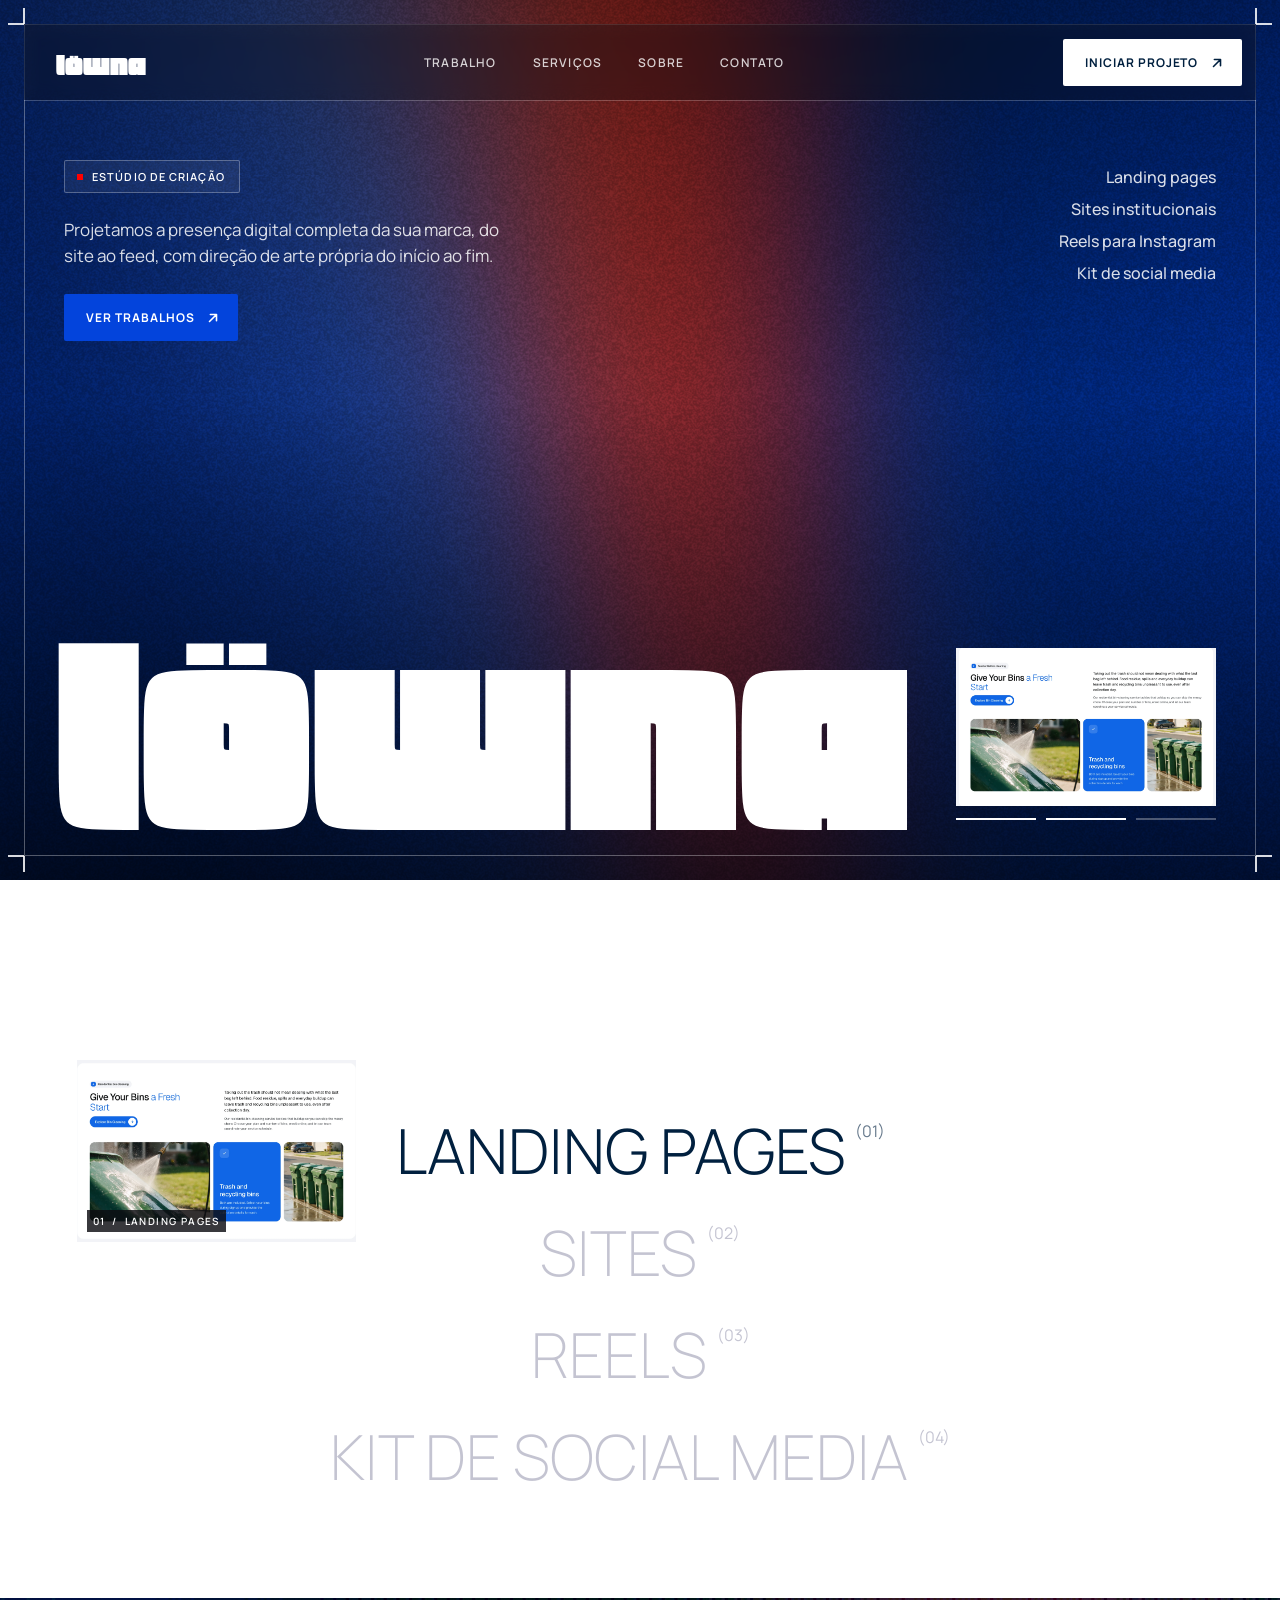
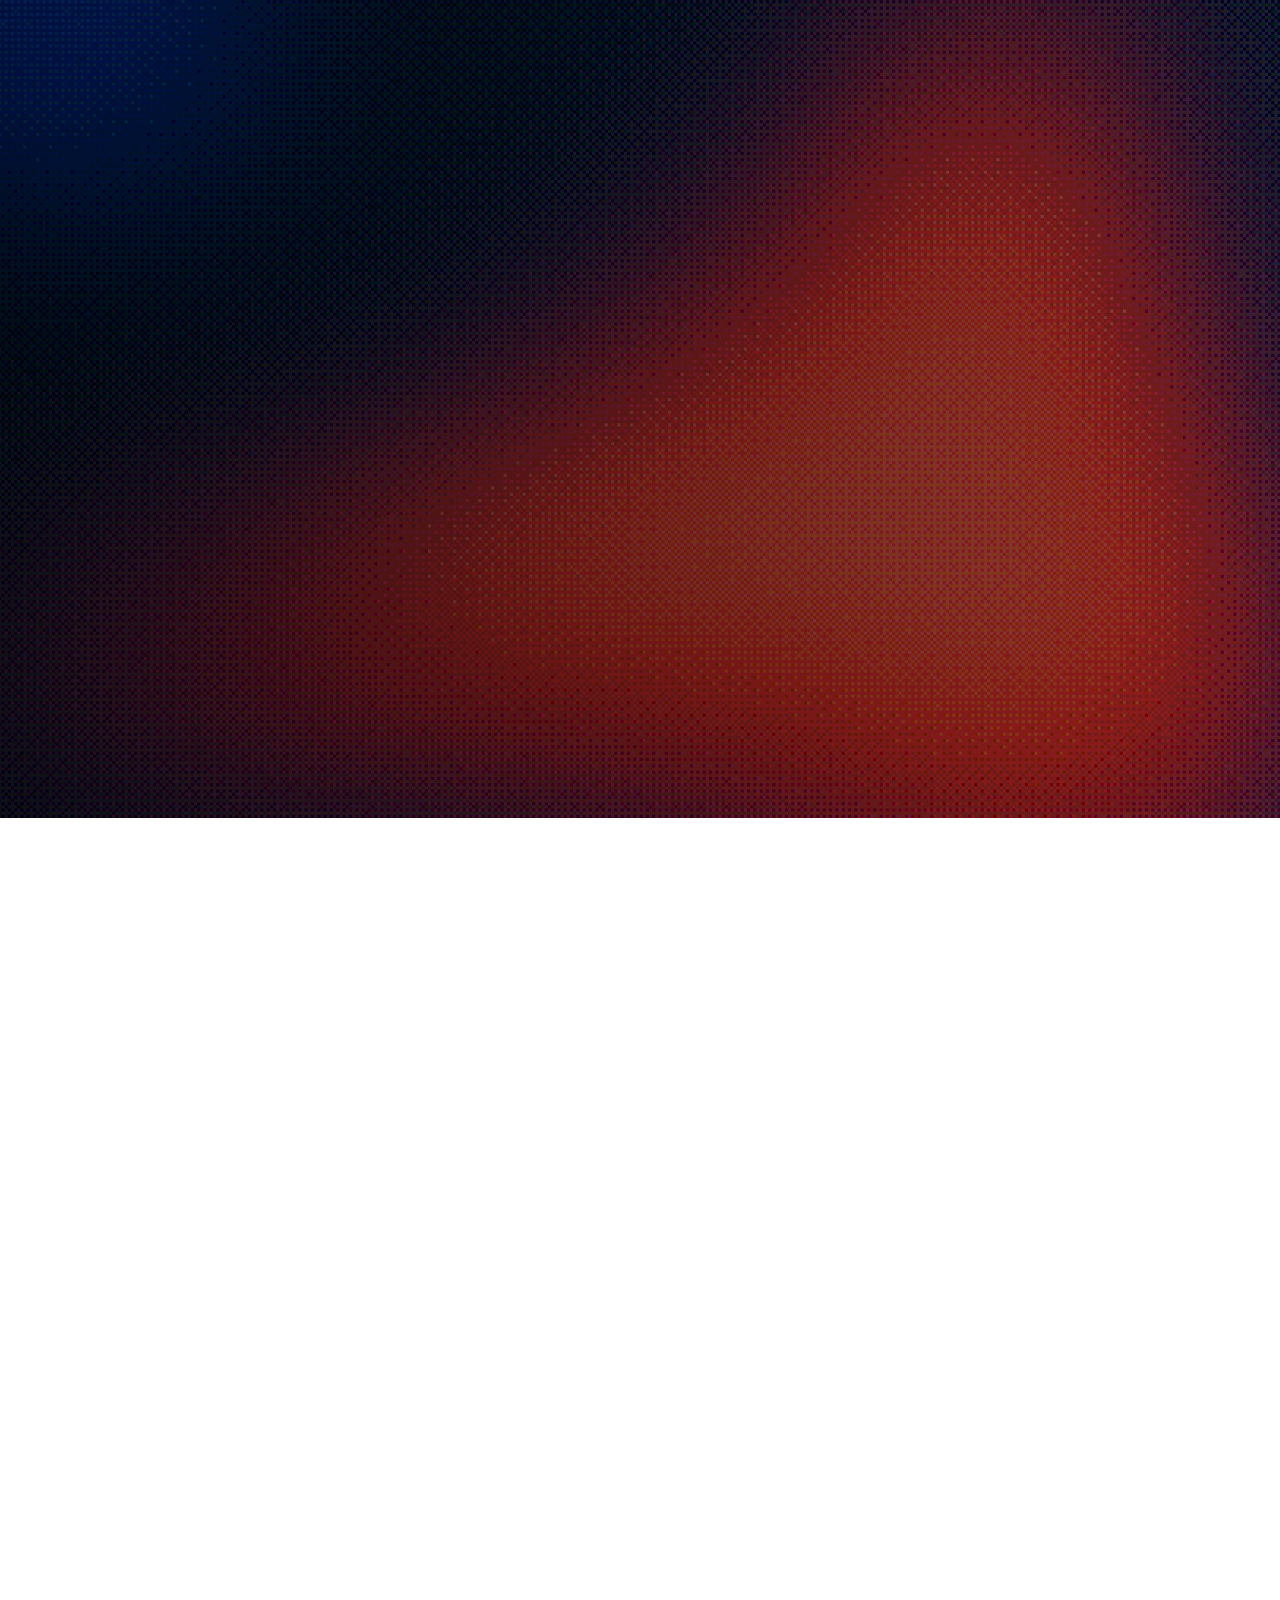
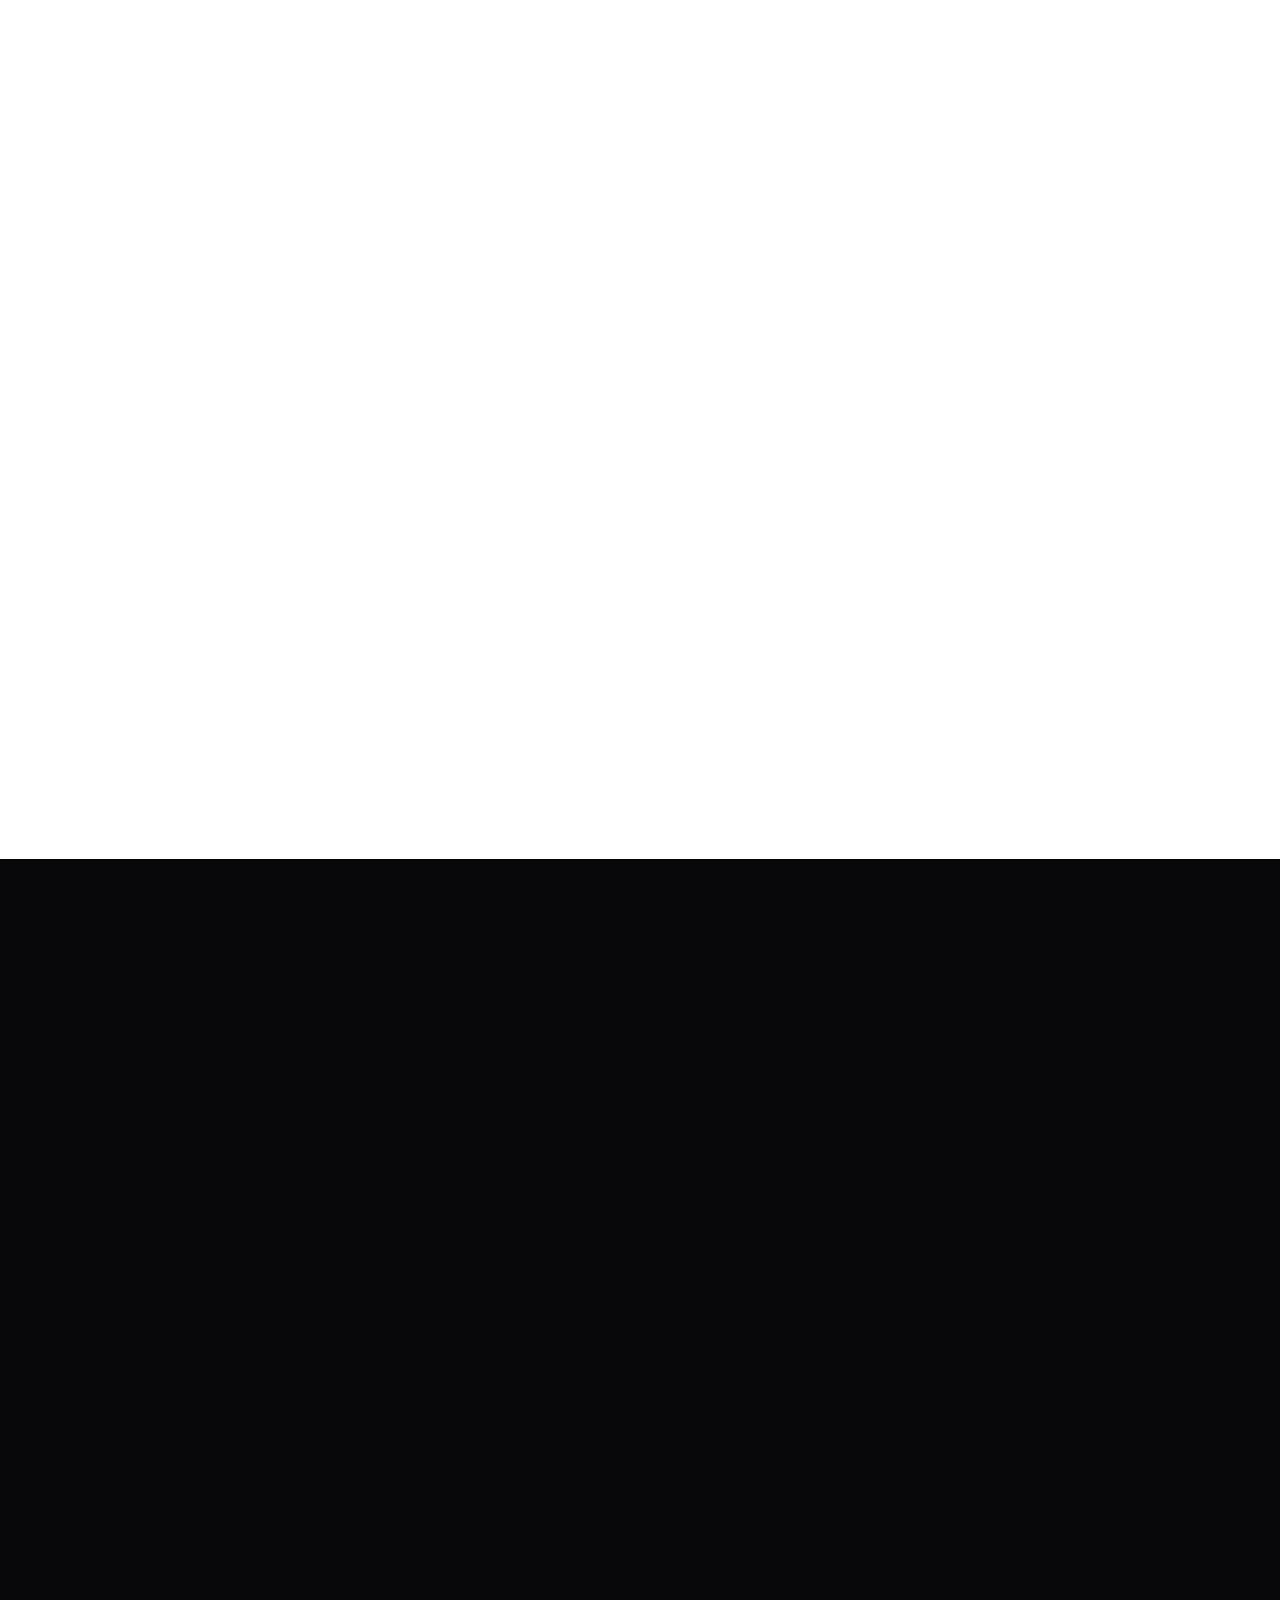
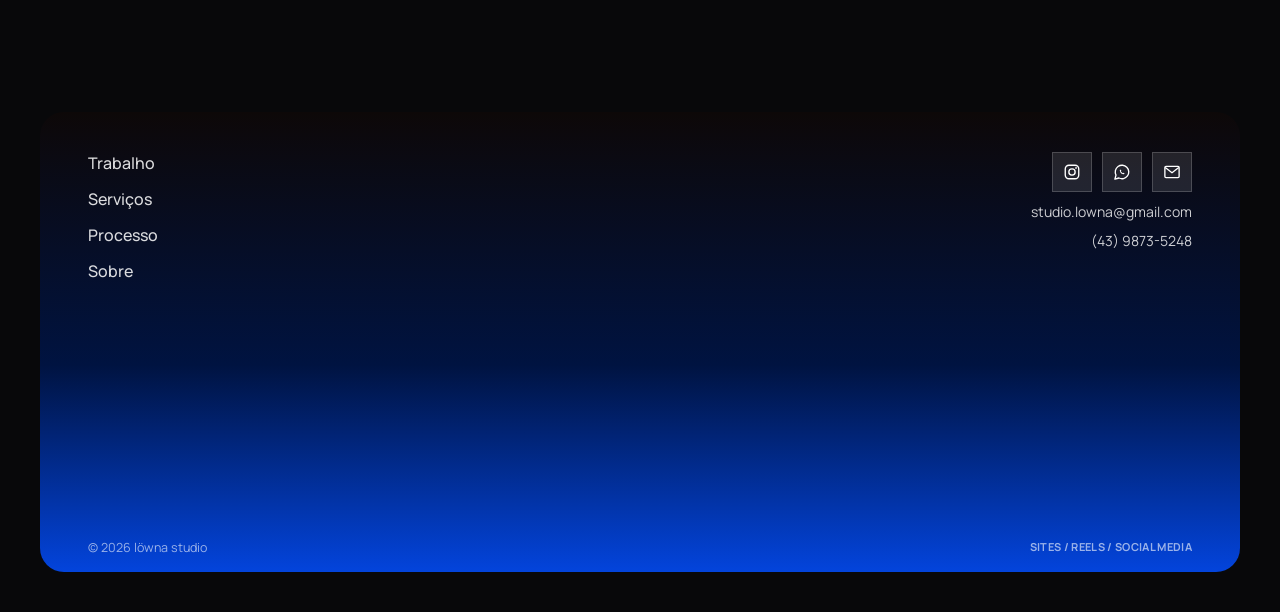
==== index.html @ a93c6d5a "Recarregar a página sempre volta ao topo Co-Authored-By: Claude Opus 5.5 <noreply@anthropic.com>" ====
<!doctype html>
<html lang="pt-BR" class="no-js">
<head>
  <meta charset="utf-8">
  <meta name="viewport" content="width=device-width, initial-scale=1">
  <title>Löwna Studio</title>
<script>if('scrollRestoration' in history)history.scrollRestoration='manual';window.addEventListener('beforeunload',function(){window.scrollTo(0,0)});if(location.hash){history.replaceState(null,'',location.pathname+location.search)}window.scrollTo(0,0);</script>
  <meta name="description" content="Estúdio de criação: sites, landing pages, reels para Instagram e kits de social media com direção de arte própria.">
  <link rel="preconnect" href="https://fonts.googleapis.com">
  <link rel="preconnect" href="https://fonts.gstatic.com" crossorigin>
  <link href="https://fonts.googleapis.com/css2?family=Badeen+Display&family=Manrope:wght@200..800&display=swap" rel="stylesheet">
  <link rel="icon" href="assets/favicon.svg" type="image/svg+xml">
  <link rel="stylesheet" href="css/style.css">
  <script>document.documentElement.classList.replace('no-js', 'js');</script>
</head>
<body>

  <!-- ===================== HERO ===================== -->
  <section class="hero" id="topo">
    <div class="hero__bg" aria-hidden="true">
      <img class="hero__grad" src="assets/grad2-hero.svg" alt="">
    </div>
    <div class="hero__scrim" aria-hidden="true"></div>

    <div class="hero__frame">
      <span class="hero__outline" aria-hidden="true"></span>
      <span class="tick tick--tl" aria-hidden="true"></span>
      <span class="tick tick--tr" aria-hidden="true"></span>
      <span class="tick tick--bl" aria-hidden="true"></span>
      <span class="tick tick--br" aria-hidden="true"></span>

      <header class="nav" id="nav">
        <a class="nav__logo" href="#topo">löwna</a>
        <ul class="nav__links" id="nav-links">
          <li><a href="#trabalho">TRABALHO</a></li>
          <li><a href="#servicos">SERVIÇOS</a></li>
          <li><a href="#sobre">SOBRE</a></li>
          <li><a href="#contato">CONTATO</a></li>
        </ul>
        <a class="btn btn--light nav__cta" href="#contato">
          <span>INICIAR PROJETO</span>
          <span class="btn__icon"><img src="assets/arrow-dark.svg" alt="" width="14" height="14"><img src="assets/arrow-dark.svg" alt="" width="14" height="14"></span>
        </a>
        <button class="nav__toggle" id="nav-toggle" type="button" aria-expanded="false" aria-controls="nav-links">
          <span class="nav__toggle-bar"></span><span class="nav__toggle-bar"></span>
          <span class="sr-only">Abrir menu</span>
        </button>
      </header>
      <span class="hero__navline" aria-hidden="true"></span>

      <div class="hero__body">
        <div class="hero__intro">
          <span class="chip chip--dark hero__in"><i></i>ESTÚDIO DE CRIAÇÃO</span>
          <p class="hero__lead hero__in">Projetamos a presença digital completa da sua marca, do site ao feed, com direção de arte própria do início ao fim.</p>
          <a class="btn btn--blue hero__in" href="#trabalho" data-magnetic>
            <span>VER TRABALHOS</span>
            <span class="btn__icon"><img src="assets/arrow-white.svg" alt="" width="14" height="14"><img src="assets/arrow-white.svg" alt="" width="14" height="14"></span>
          </a>
        </div>
        <ul class="hero__services">
          <li class="hero__in">Landing pages</li>
          <li class="hero__in">Sites institucionais</li>
          <li class="hero__in">Reels para Instagram</li>
          <li class="hero__in">Kit de social media</li>
        </ul>
      </div>

      <div class="hero__bottom">
        <h1 class="hero__wordmark" aria-label="löwna">
          <span class="wm" aria-hidden="true"><span>l</span><span>ö</span><span>w</span><span>n</span><span>a</span></span>
        </h1>
        <div class="showreel">
          <div class="showreel__card" id="showreel" aria-label="Trabalhos recentes">
            <div class="slide is-active" data-slide><video src="assets/portfolio/apresentacao-conteudo-sm.mp4" poster="assets/portfolio/posters/apresentacao-conteudo.jpg" muted loop playsinline preload="none"></video></div>
            <div class="slide" data-slide><img src="assets/portfolio/landing-servicos.webp" alt="Landing page de limpeza de lixeiras"></div>
            <div class="slide" data-slide><video src="assets/portfolio/landing-musica.mp4" poster="assets/portfolio/posters/landing-musica.jpg" muted loop playsinline preload="none"></video></div>
          </div>
          <div class="showreel__bars" aria-hidden="true"><span></span><span></span><span></span></div>
        </div>
      </div>
    </div>
  </section>

  <!-- ===================== O QUE FAZEMOS ===================== -->
  <section class="services" id="servicos">
    <div class="services__detail">
      <p class="services__desc" id="services-desc" data-reveal>Páginas rápidas, bonitas e feitas para converter, do wireframe ao deploy.</p>
      <a class="btn btn--outline" href="#trabalho" data-reveal>
        <span>VER PROJETOS</span>
        <span class="btn__icon"><img src="assets/arrow-dark.svg" alt="" width="14" height="14"><img src="assets/arrow-dark.svg" alt="" width="14" height="14"></span>
      </a>
    </div>

    <div class="services__stack" id="services-stack">
     <div class="services__pin">
      <ul class="services__list" role="list">
        <li><button class="svc is-active" type="button"
            data-desc="Páginas rápidas, bonitas e feitas para converter, do wireframe ao deploy."
            data-caption="01  /  LANDING PAGES">
            <span class="svc__label">LANDING PAGES</span><sup>(01)</sup></button></li>
        <li><button class="svc" type="button"
            data-desc="Sites institucionais completos, com estrutura clara e fáceis de atualizar."
            data-caption="02  /  SITES">
            <span class="svc__label">SITES</span><sup>(02)</sup></button></li>
        <li><button class="svc" type="button"
            data-desc="Roteiro, captação e edição de reels pensados para prender atenção nos primeiros segundos."
            data-caption="03  /  REELS">
            <span class="svc__label">REELS</span><sup>(03)</sup></button></li>
        <li><button class="svc" type="button"
            data-desc="Templates de post, stories e capas no mesmo sistema visual do site, prontos para o dia a dia."
            data-caption="04  /  KIT DE SOCIAL MEDIA">
            <span class="svc__label">KIT DE SOCIAL MEDIA</span><sup>(04)</sup></button></li>
      </ul>
      <div class="services__image" id="services-image">
        <div class="services__visual" id="services-visual" aria-hidden="true">
          <div class="slide is-active" data-slide><img src="assets/portfolio/landing-servicos.webp" alt="" loading="lazy"></div>
          <div class="slide slide--scroll" data-slide><img src="assets/portfolio/pagina-sobre.webp" alt="" loading="lazy"></div>
          <div class="slide slide--reels" data-slide>
            <div class="reel"><video src="assets/portfolio/reels-1.mp4" poster="assets/portfolio/posters/reels-1.jpg" muted loop playsinline preload="none"></video></div>
            <div class="reel"><video src="assets/portfolio/reels-2.mp4" poster="assets/portfolio/posters/reels-2.jpg" muted loop playsinline preload="none"></video></div>
            <div class="reel"><video src="assets/portfolio/reels-3.mp4" poster="assets/portfolio/posters/reels-3.jpg" muted loop playsinline preload="none"></video></div>
          </div>
          <div class="slide slide--kit" data-slide>
            <div class="fx" style="left:-78.12px;top:-192.32px;width:502.2px;height:662.799px"
                 data-shader="moving-blobs" data-src="grad4-services"
                 data-params='{"threshold":44.10000228881836,"strength":100,"chromaticAberration":50,"detail":0,"shadow":0,"mode":"Refraction","speed":10,"region":"Whole Area","softness":40,"scale":60}'>
              <img src="assets/grad4-services.svg" alt="">
            </div>
            <div class="kit">
              <div class="kit__grid">
                <span class="kit__tile kit__tile--red">POST</span><span class="kit__tile"></span><span class="kit__tile"></span>
                <span class="kit__tile"></span><span class="kit__tile"></span><span class="kit__tile kit__tile--white">STORY</span>
                <span class="kit__tile"></span><span class="kit__tile kit__tile--red">CAPA</span><span class="kit__tile"></span>
              </div>
            </div>
          </div>
          <p class="services__caption" id="services-caption">01  /  LANDING PAGES</p>
        </div>
        <p class="services__mdesc" id="services-mdesc" aria-live="polite">Páginas rápidas, bonitas e feitas para converter, do wireframe ao deploy.</p>
      </div>
     </div>
     <span class="services__snap" style="--i:0" aria-hidden="true"></span>
     <span class="services__snap" style="--i:1" aria-hidden="true"></span>
     <span class="services__snap" style="--i:2" aria-hidden="true"></span>
     <span class="services__snap" style="--i:3" aria-hidden="true"></span>
    </div>
  </section>

  <!-- ===================== SOBRE ===================== -->
  <section class="about" id="sobre">
    <div class="about__bg" aria-hidden="true"></div>
    <div class="about__top">
      <span class="chip chip--dark" data-reveal><i></i>SOBRE A LÖWNA</span>
      <h2 class="about__manifesto">
        <span class="mline" style="--indent:0"><span>Feito para ser visto</span></span>
        <span class="mline" style="--indent:1"><span>Sem fórmula pronta</span></span>
        <span class="mline" style="--indent:2"><span>Ou não é <strong>löwna</strong></span></span>
      </h2>
    </div>
    <div class="about__bottom">
      <span class="rule" data-reveal="line"></span>
      <div class="about__row">
        <p class="about__text" data-reveal>Somos um estúdio de criação para marcas que querem ocupar espaço na internet de verdade. Site, reels e social media nascem do mesmo sistema visual, não como entregas soltas.</p>
        <dl class="about__facts">
          <div data-reveal style="--d:.08s"><dt>FOCO</dt><dd>Sites, reels e social</dd></div>
          <div data-reveal style="--d:.16s"><dt>FORMATO</dt><dd>Projetos sob medida</dd></div>
        </dl>
      </div>
    </div>
  </section>

  <!-- ===================== PORTFÓLIO ===================== -->
  <section class="work" id="trabalho">
    <div class="work__head">
      <div class="work__title">
        <span class="chip chip--light" data-reveal><i></i>PORTFÓLIO</span>
        <h2 data-reveal style="--d:.06s">Trabalhos<sup>(08)</sup></h2>
      </div>
      <p class="work__intro" data-reveal style="--d:.12s">Uma amostra de projetos recentes: landing pages, seções de site, reels, brand design e apresentações.</p>
    </div>

    <div class="work__grid">
      <div class="work__row">
        <article class="card" data-reveal style="--r:1.174">
          <div class="card__media card__media--dark">
            <img src="assets/portfolio/secao-site.png" alt="Seção de site: título, botão e quatro blocos de benefícios sobre fundo escuro com objeto 3D azul" loading="lazy">
          </div>
          <div class="card__caption"><h3>Seção de site</h3><span>TECNOLOGIA</span></div>
        </article>
        <article class="card" data-reveal style="--r:1.567;--d:.08s">
          <div class="card__media">
            <img src="assets/portfolio/landing-servicos.webp" alt="Landing page de limpeza de lixeiras, com título, botão e fotos do serviço" loading="lazy">
          </div>
          <div class="card__caption"><h3>Landing page</h3><span>SERVIÇOS</span></div>
        </article>
        <article class="card" data-reveal style="--r:1.149;--d:.16s">
          <div class="card__media card__media--dark">
            <img src="assets/portfolio/brand-design.webp" alt="Identidade visual: medalha com polvo verde em peças de fundo escuro e claro" loading="lazy">
          </div>
          <div class="card__caption"><h3>Brand design</h3><span>GAMES</span></div>
        </article>
      </div>

      <div class="work__row">
        <article class="card" data-reveal style="--r:1.9">
          <div class="card__media card__media--reels">
            <div class="reel"><video src="assets/portfolio/reels-1.mp4" poster="assets/portfolio/posters/reels-1.jpg" muted loop playsinline preload="none" data-autoplay></video></div>
            <div class="reel"><video src="assets/portfolio/reels-2.mp4" poster="assets/portfolio/posters/reels-2.jpg" muted loop playsinline preload="none" data-autoplay></video></div>
            <div class="reel"><video src="assets/portfolio/reels-3.mp4" poster="assets/portfolio/posters/reels-3.jpg" muted loop playsinline preload="none" data-autoplay></video></div>
          </div>
          <div class="card__caption"><h3>Série de reels</h3><span>GAMES / 3 VÍDEOS</span></div>
        </article>
        <article class="card" data-reveal style="--r:1.778;--d:.08s">
          <div class="card__media card__media--dark">
            <video src="assets/portfolio/apresentacao-conteudo.mp4" poster="assets/portfolio/posters/apresentacao-conteudo.jpg" muted loop playsinline preload="none" data-autoplay></video>
          </div>
          <div class="card__caption"><h3>Apresentação de conteúdo</h3><span>GAMES</span></div>
        </article>
      </div>

      <div class="work__row">
        <article class="card" data-reveal style="--r:.695">
          <div class="card__media">
            <img src="assets/portfolio/landing-imobiliario.png" alt="Landing page de avaliação de imóveis, com busca, benefícios e números" loading="lazy">
          </div>
          <div class="card__caption"><h3>Landing page</h3><span>IMOBILIÁRIO</span></div>
        </article>
        <article class="card" data-reveal style="--r:.778;--d:.08s">
          <div class="card__media card__media--dark">
            <img src="assets/portfolio/pagina-sobre.webp" alt="Página sobre de um estúdio criativo, com símbolo vermelho, projetos e missão, visão e valores" loading="lazy">
          </div>
          <div class="card__caption"><h3>Página sobre</h3><span>ESTÚDIO CRIATIVO</span></div>
        </article>
        <article class="card" data-reveal style="--r:1.333;--d:.16s">
          <div class="card__media">
            <video src="assets/portfolio/landing-musica.mp4" poster="assets/portfolio/posters/landing-musica.jpg" muted loop playsinline preload="none" data-autoplay></video>
          </div>
          <div class="card__caption"><h3>Landing page</h3><span>MÚSICA</span></div>
        </article>
      </div>
    </div>
  </section>

  <!-- ===================== CONTATO ===================== -->
  <section class="contact" id="contato">
    <div class="contact__head">
      <div class="contact__title">
        <span class="chip chip--dark" data-reveal><i></i>VAMOS CONVERSAR</span>
        <h2 data-reveal style="--d:.06s">Pronto para o<br>próximo projeto?</h2>
      </div>
      <p class="contact__intro" data-reveal style="--d:.12s">Conte um pouco sobre a sua marca e o que você precisa: site, reels, social media ou tudo junto. Respondemos pessoalmente.</p>
    </div>
    <div class="contact__cards">
      <a class="ccard" href="mailto:studio.lowna@gmail.com" data-reveal data-dots="51,128,255" data-focal="0.95,0.05">
        <canvas class="ccard__dots" aria-hidden="true"></canvas>
        <div class="ccard__top">
          <img src="assets/icon-mail.svg" alt="" width="22" height="22">
          <span class="ccard__arrow"><span class="btn__icon"><img src="assets/arrow-white.svg" alt="" width="16" height="16"><img src="assets/arrow-white.svg" alt="" width="16" height="16"></span></span>
        </div>
        <div class="ccard__text">
          <span class="ccard__value">studio.lowna@gmail.com</span>
          <span class="ccard__label">ENVIAR E-MAIL</span>
        </div>
      </a>
      <a class="ccard" href="https://wa.me/554398735248?text=Ol%C3%A1!%20Vim%20pelo%20site%20da%20l%C3%B6wna%20e%20quero%20conversar%20sobre%20um%20projeto." target="_blank" rel="noopener" data-reveal style="--d:.1s" data-dots="255,64,38" data-focal="0.95,0.05">
        <canvas class="ccard__dots" aria-hidden="true"></canvas>
        <div class="ccard__top">
          <img src="assets/icon-whatsapp.svg" alt="" width="22" height="22">
          <span class="ccard__arrow"><span class="btn__icon"><img src="assets/arrow-white.svg" alt="" width="16" height="16"><img src="assets/arrow-white.svg" alt="" width="16" height="16"></span></span>
        </div>
        <div class="ccard__text">
          <span class="ccard__value">(43) 9873-5248</span>
          <span class="ccard__label">CHAMAR NO WHATSAPP</span>
        </div>
      </a>
    </div>
  </section>

  <!-- ===================== RODAPÉ ===================== -->
  <footer class="footer">
    <div class="footer__card" id="footer-card">
      <div class="footer__top">
        <nav class="footer__nav" aria-label="Rodapé">
          <a href="#trabalho">Trabalho</a>
          <a href="#servicos">Serviços</a>
          <a href="#servicos">Processo</a>
          <a href="#sobre">Sobre</a>
        </nav>
        <div class="footer__info">
          <div class="footer__social">
            <a class="icon-btn" href="https://www.instagram.com/lownastudio/" target="_blank" rel="noopener" aria-label="Instagram"><img src="assets/icon-instagram.svg" alt="" width="18" height="18"></a>
            <a class="icon-btn" href="https://wa.me/554398735248?text=Ol%C3%A1!%20Vim%20pelo%20site%20da%20l%C3%B6wna%20e%20quero%20conversar%20sobre%20um%20projeto." target="_blank" rel="noopener" aria-label="WhatsApp"><img src="assets/icon-whatsapp.svg" alt="" width="18" height="18"></a>
            <a class="icon-btn" href="mailto:studio.lowna@gmail.com" aria-label="E-mail"><img src="assets/icon-mail.svg" alt="" width="18" height="18"></a>
          </div>
          <a href="mailto:studio.lowna@gmail.com">studio.lowna@gmail.com</a>
          <a href="https://wa.me/554398735248?text=Ol%C3%A1!%20Vim%20pelo%20site%20da%20l%C3%B6wna%20e%20quero%20conversar%20sobre%20um%20projeto." target="_blank" rel="noopener">(43) 9873-5248</a>
        </div>
      </div>
      <div class="footer__word" aria-hidden="true"><span>löwna</span></div>
      <div class="footer__base">
        <span>© 2026 löwna studio</span>
        <span class="footer__tag">SITES / REELS / SOCIAL MEDIA</span>
      </div>
    </div>
  </footer>

  <script src="js/gradient-sources.js"></script>
  <script src="js/effects/moving-blobs.js"></script>
  <script src="js/shader-host.js"></script>
  <script src="js/main.js"></script>
</body>
</html>
---- css/style.css ----
/* =========================================================
   löwna studio
   Tokens vindos das variáveis do Figma (coleção "löwna / Brand")
   ========================================================= */
:root {
  --space-blue: #01203f;
  --horizon-red: #ff0000;
  --flight-blue: #0344dc;
  --shuttle-white: #ffffff;
  --frontier-gray: #babaca;

  --ink: #08080a;
  --studio-gray: #ededf2;

  --font-display: 'Badeen Display', 'Arial Black', sans-serif;
  --font-body: 'Manrope', system-ui, -apple-system, 'Segoe UI', sans-serif;

  --pad-x: clamp(20px, 4.44vw, 64px);
  --ease-out: cubic-bezier(.16, 1, .3, 1);
  --ease-in-out: cubic-bezier(.65, 0, .35, 1);
  color-scheme: light;
}

*, *::before, *::after { box-sizing: border-box; }
html { scroll-behavior: smooth; -webkit-text-size-adjust: 100%; }
body {
  margin: 0;
  font-family: var(--font-body);
  color: var(--space-blue);
  background: var(--shuttle-white);
  -webkit-font-smoothing: antialiased;
  overflow-x: hidden;
}
img { display: block; max-width: none; }
a { color: inherit; text-decoration: none; }
h1, h2, h3, p, ul, dl, dd { margin: 0; }
ul { padding: 0; list-style: none; }
button { font: inherit; color: inherit; background: none; border: 0; padding: 0; cursor: pointer; }
:focus-visible { outline: 2px solid var(--flight-blue); outline-offset: 3px; }
.sr-only { position: absolute; width: 1px; height: 1px; overflow: hidden; clip: rect(0 0 0 0); white-space: nowrap; }

/* ---------- Chip de tagline (componente "Chip / Dark" e "Chip / Light") ---------- */
.chip {
  display: inline-flex;
  align-items: center;
  gap: 9px;
  align-self: flex-start;
  padding: 8px 14px 8px 12px;
  border-radius: 2px;
  font-weight: 600;
  font-size: 11px;
  letter-spacing: 1.1px;
  line-height: normal;
  white-space: nowrap;
}
.chip i { width: 6px; height: 6px; background: var(--horizon-red); flex: none; }
.chip--dark { color: var(--shuttle-white); background: rgba(255, 255, 255, .06); border: 1px solid rgba(255, 255, 255, .28); }
.chip--light { color: var(--space-blue); border: 1px solid var(--space-blue); }

/* ---------- Botões quadrados com seta ---------- */
.btn {
  display: inline-flex;
  align-items: center;
  gap: 12px;
  align-self: flex-start;
  padding: 15px 18px 15px 22px;
  border-radius: 2px;
  font-weight: 700;
  font-size: 12px;
  letter-spacing: .96px;
  line-height: normal;
  white-space: nowrap;
  transition: background-color .35s var(--ease-out), color .35s var(--ease-out), border-color .35s var(--ease-out), transform .45s var(--ease-out);
  will-change: transform;
}
.btn--light { background: var(--shuttle-white); color: var(--space-blue); }
.btn--light:hover { background: #e6e9f0; }
.btn--blue { background: var(--flight-blue); color: var(--shuttle-white); }
.btn--blue:hover { background: #0a52ff; }
.btn--outline { border: 1px solid var(--space-blue); color: var(--space-blue); }
.btn--outline:hover { background: rgba(1, 32, 63, .06); }

.btn__icon {
  position: relative;
  display: block;
  width: 14px;
  height: 14px;
  overflow: hidden;
  flex: none;
}
.btn__icon img { position: absolute; inset: 0; width: 100%; height: 100%; transition: transform .5s var(--ease-out); }
.btn__icon img + img { transform: translate(-110%, 110%); }
a:hover .btn__icon img:first-child,
a:focus-visible .btn__icon img:first-child { transform: translate(110%, -110%); }
a:hover .btn__icon img + img,
a:focus-visible .btn__icon img + img { transform: translate(0, 0); }

/* ---------- Shader host ---------- */
.fx { position: absolute; }
.fx > img, .fx > canvas { position: absolute; inset: 0; width: 100%; height: 100%; }
.fx--live > img { visibility: hidden; }
.fx--pixel > canvas { image-rendering: pixelated; }

/* =========================================================
   HERO
   ========================================================= */
.hero {
  position: relative;
  min-height: clamp(720px, 100svh, 880px);
  display: flex;
  color: var(--shuttle-white);
  background: #08080b;
  overflow: hidden;
  isolation: isolate;
  z-index: 20; /* a navbar fixa mora dentro da hero; precisa ficar acima das seções seguintes */
}
.hero__bg { position: absolute; inset: 0; overflow: hidden; z-index: -2; }
.hero__grad {
  position: absolute;
  left: 0;
  width: 100%;
  height: max(131.98vw, 140%);
  top: calc((100% - max(131.98vw, 140%)) * .35);
  transform: translate3d(var(--px, 0px), calc(var(--py, 0px) + var(--sy, 0px)), 0) scale(1.06);
  transition: transform 1.6s var(--ease-out);
}
.hero__scrim {
  position: absolute; inset: 0; z-index: -1;
  background: linear-gradient(to bottom, rgba(0, 0, 0, .55) 0%, rgba(0, 0, 0, .3) 45%, rgba(0, 0, 0, .75) 100%);
}

.hero__frame {
  position: relative;
  flex: 1;
  margin: 24px;
  display: flex;
  flex-direction: column;
  padding-top: 77px;
}
.hero__outline {
  position: absolute;
  inset: 0;
  border: 1px solid rgba(255, 255, 255, .32);
  pointer-events: none;
}

/* cantos em mira, linhas para fora */
.tick { position: absolute; width: 0; height: 0; }
.tick::before, .tick::after { content: ''; position: absolute; background: rgba(255, 255, 255, .85); }
.tick::before { width: 16px; height: 1.5px; }
.tick::after { width: 1.5px; height: 16px; }
.tick--tl { left: 0; top: 0; }
.tick--tl::before { right: 0; top: -.75px; }
.tick--tl::after { left: -.75px; bottom: 0; }
.tick--tr { right: 0; top: 0; }
.tick--tr::before { left: 0; top: -.75px; }
.tick--tr::after { left: -.75px; bottom: 0; }
.tick--bl { left: 0; bottom: 0; }
.tick--bl::before { right: 0; top: -.75px; }
.tick--bl::after { left: -.75px; top: 0; }
.tick--br { right: 0; bottom: 0; }
.tick--br::before { left: 0; top: -.75px; }
.tick--br::after { left: -.75px; top: 0; }

/* ---------- Navbar quadrada ---------- */
.nav {
  position: absolute;
  top: 0; left: 0; right: 0;
  z-index: 50;
  height: 76px;
  display: flex;
  align-items: center;
  justify-content: space-between;
  gap: 24px;
  padding: 0 14px 0 32px;
  background: rgba(13, 13, 18, .35);
  -webkit-backdrop-filter: blur(8px);
  backdrop-filter: blur(8px);
  color: var(--shuttle-white);
}
.nav__logo { display: block; font-family: var(--font-display); font-size: 28px; line-height: 1.3; padding-top: 2px; white-space: nowrap; }
.nav__links { display: flex; gap: 36px; font-weight: 600; font-size: 12px; letter-spacing: 1.2px; }
.nav__links a { position: relative; opacity: .8; transition: opacity .3s; }
.nav__links a::after {
  content: ''; position: absolute; left: 0; right: 0; bottom: -6px; height: 1px;
  background: currentColor; transform: scaleX(0); transform-origin: right; transition: transform .45s var(--ease-out);
}
.nav__links a:hover { opacity: 1; }
.nav__links a:hover::after { transform: scaleX(1); transform-origin: left; }
.nav__cta { align-self: center; }
.nav__toggle { display: none; }

.nav.is-stuck {
  position: fixed;
  top: 12px;
  left: 50%;
  right: auto;
  width: min(1392px, calc(100% - 24px));
  transform: translateX(-50%);
  background: rgba(10, 10, 14, .9);
  -webkit-backdrop-filter: blur(16px);
  backdrop-filter: blur(16px);
  outline: 1px solid rgba(255, 255, 255, .14);
  animation: navIn .6s var(--ease-out);
}
@keyframes navIn { from { transform: translate(-50%, -140%); } to { transform: translate(-50%, 0); } }

.hero__navline {
  position: absolute;
  top: 76px; left: 0; right: 0;
  height: 1px;
  background: rgba(255, 255, 255, .22);
  transform-origin: left;
}

.hero__body {
  display: flex;
  justify-content: space-between;
  align-items: flex-start;
  gap: 40px;
  padding: 59px 40px 0;
}
.hero__intro { display: flex; flex-direction: column; gap: 24px; max-width: 453px; }
.hero__lead { font-size: 17px; line-height: 1.55; opacity: .85; }
.hero__services { display: flex; flex-direction: column; align-items: flex-end; gap: 10px; padding-top: 6px; font-weight: 500; font-size: 16px; text-align: right; }
.hero__services li { opacity: .85; }

.hero__bottom {
  margin-top: auto;
  display: flex;
  justify-content: space-between;
  align-items: flex-end;
  gap: 32px;
  padding: 40px 40px 36px 32px;
}
.hero__wordmark {
  font-family: var(--font-display);
  font-weight: 400;
  font-size: clamp(64px, 20.84vw, 300px);
  line-height: .82;
  white-space: nowrap;
}
/* folga acima e abaixo para a máscara da animação não cortar os acentos nem a base das letras */
.wm { display: inline-flex; overflow: hidden; padding: .12em 0 .16em; margin: -.12em 0 -.16em; }
.wm > span { display: inline-block; transition: transform 1.2s var(--ease-out); transition-delay: calc(.85s + var(--i, 0) * .07s); }

.showreel { width: 260px; flex: none; }
.showreel__card { position: relative; width: 260px; height: 158px; background: #0d0d12; overflow: hidden; }
.showreel__bars { display: flex; gap: 10px; margin-top: 12px; }
.showreel__bars span { position: relative; width: 80px; height: 2px; background: rgba(255, 255, 255, .3); overflow: hidden; }
.showreel__bars span::after { content: ''; position: absolute; inset: 0; background: var(--shuttle-white); transform-origin: left; transform: scaleX(0); }
.showreel__bars span.is-done::after { transform: scaleX(1); }
.is-loaded .showreel__bars span.is-run::after { animation: barFill var(--slide-ms, 4500ms) linear forwards; }
@keyframes barFill { to { transform: scaleX(1); } }

/* slides empilhados (carrossel da hero e imagem da seção O que fazemos) */
.slide { position: absolute; inset: 0; opacity: 0; transform: scale(1.04); transition: opacity .8s var(--ease-out), transform 1.2s var(--ease-out); }
.slide.is-active { opacity: 1; transform: none; }
.slide > img,
.slide > video { display: block; width: 100%; height: 100%; object-fit: cover; }

/* ---------- Animação de entrada da hero ---------- */
.hero__outline { transition: clip-path 1.4s var(--ease-in-out) .1s; }
.tick { transition: opacity .8s var(--ease-out) .9s, transform 1s var(--ease-out) .9s; }
.nav { transition: opacity .9s var(--ease-out) .35s, transform .9s var(--ease-out) .35s; }
.hero__navline { transition: transform 1.2s var(--ease-in-out) .55s; }
.hero__in { transition: opacity .9s var(--ease-out), transform 1s var(--ease-out); transition-delay: calc(.7s + var(--i, 0) * .08s); }
.showreel { transition: opacity 1s var(--ease-out) 1.25s; }
.showreel__card { transition: clip-path 1.2s var(--ease-in-out) 1.1s; }

html.js body:not(.is-loaded) .hero__outline { clip-path: inset(0 50% 0 50%); }
html.js body:not(.is-loaded) .tick--tl { opacity: 0; transform: translate(-14px, -14px); }
html.js body:not(.is-loaded) .tick--tr { opacity: 0; transform: translate(14px, -14px); }
html.js body:not(.is-loaded) .tick--bl { opacity: 0; transform: translate(-14px, 14px); }
html.js body:not(.is-loaded) .tick--br { opacity: 0; transform: translate(14px, 14px); }
html.js body:not(.is-loaded) .nav { opacity: 0; transform: translateY(-16px); }
html.js body:not(.is-loaded) .hero__navline { transform: scaleX(0); }
html.js body:not(.is-loaded) .hero__in { opacity: 0; transform: translateY(24px); }
html.js body:not(.is-loaded) .wm > span { transform: translateY(105%); }
html.js body:not(.is-loaded) .showreel { opacity: 0; }
html.js body:not(.is-loaded) .showreel__card { clip-path: inset(100% 0 0 0); }
.hero__outline { clip-path: inset(0 0 0 0); }
.showreel__card { clip-path: inset(0 0 0 0); }

/* =========================================================
   O QUE FAZEMOS
   ========================================================= */
.services {
  display: flex;
  flex-direction: column;
  gap: 80px;
  padding: 110px var(--pad-x);
  background: var(--shuttle-white);
}
.services__detail { display: flex; justify-content: space-between; align-items: flex-start; gap: 32px; }
.services__desc { max-width: 420px; font-size: 16px; line-height: 1.55; opacity: .6; transition: opacity .35s, transform .45s var(--ease-out); }
.services__desc.is-swapping { opacity: 0; transform: translateY(8px); }

.services__stack { position: relative; }
.services__snap { display: none; }
.services__pin { display: contents; }
.services__list { display: flex; flex-direction: column; align-items: center; gap: 40px; }
.svc {
  display: flex;
  align-items: flex-start;
  gap: 10px;
  color: var(--frontier-gray);
  opacity: .85;
  white-space: nowrap;
  transition: color .5s var(--ease-out), opacity .5s var(--ease-out);
}
.svc__label {
  font-size: clamp(34px, 4.86vw, 70px);
  font-weight: 200;
  line-height: 1;
  transition: font-weight .5s var(--ease-out), letter-spacing .5s var(--ease-out);
}
.svc sup { font-size: 16px; font-weight: 400; line-height: normal; top: 0; vertical-align: baseline; }
.svc.is-active { color: var(--space-blue); opacity: 1; }
.svc.is-active .svc__label { font-weight: 300; }
.svc.is-active sup { opacity: .6; }

.services__image {
  position: absolute;
  left: 0;
  top: 0;
  width: 279px;
  height: 182px;
  background: #0d0d12;
  overflow: hidden;
  transform: translate(var(--img-x, 85px), var(--img-y, -56px)) scale(var(--img-s, 1));
  transform-origin: 0 0;
  transition: transform .8s var(--ease-out);
  pointer-events: none;
}
.services__visual { position: absolute; inset: 0; overflow: hidden; background: #0d0d12; }
.services__mdesc { display: none; }
.services__caption {
  position: absolute;
  z-index: 2;
  left: 10px;
  bottom: 10px;
  padding: 4px 6px;
  background: rgba(13, 13, 18, .82);
  font-weight: 600;
  font-size: 10px;
  letter-spacing: 1.4px;
  color: #fff;
  white-space: pre;
  transition: opacity .3s;
}

/* Sites: a página inteira passa devagar dentro da moldura */
.slide--scroll > img { object-position: 50% 0; }
.slide--scroll.is-active > img { animation: sitePan 9s ease-in-out .6s infinite alternate; }
@keyframes sitePan { 0%, 10% { object-position: 50% 0; } 90%, 100% { object-position: 50% 100%; } }

/* Reels: três vídeos verticais lado a lado */
.slide--reels { display: flex; justify-content: center; align-items: center; gap: 4%; padding: 7% 0; background: #0d0d12; }
.slide--reels .reel { border-radius: 6px; box-shadow: none; }

/* Kit de social media: grade 3x3, os blocos vazios mostram o gradiente animado por trás */
.slide--kit { background: var(--studio-gray); }
.kit { position: absolute; inset: 0; display: grid; place-items: center; padding: 7% 0; }
.kit__grid {
  display: grid;
  grid-template-columns: repeat(3, 1fr);
  height: 100%;
  aspect-ratio: 1;
  container-type: size;
  box-shadow: 0 0 0 100vmax var(--studio-gray);
}
.kit__tile {
  display: flex;
  align-items: flex-end;
  padding: 0 0 9% 11%;
  border: 3px solid var(--studio-gray);
  font-weight: 600;
  font-size: 4.6cqw;
  letter-spacing: .06em;
  color: #fff;
}
.kit__tile--red { background: var(--horizon-red); }
.kit__tile--white { background: #fff; color: var(--space-blue); }
.services__caption.is-swapping { opacity: 0; }

/* =========================================================
   SOBRE
   ========================================================= */
.about {
  position: relative;
  min-height: 820px;
  display: flex;
  flex-direction: column;
  justify-content: space-between;
  gap: 64px;
  padding: 100px var(--pad-x) 80px;
  color: var(--shuttle-white);
  background: var(--space-blue);
  overflow: hidden;
  isolation: isolate;
}
.about__bg {
  position: absolute;
  inset: -80px 0;
  z-index: -1;
  background:
    linear-gradient(to right, rgba(0, 0, 0, .55), rgba(0, 0, 0, .15)),
    linear-gradient(rgba(0, 0, 0, .25), rgba(0, 0, 0, .25)),
    url('../assets/about-bg.jpg') center / cover no-repeat;
  transform: translate3d(0, var(--about-y, 0px), 0);
}
.about__top { display: flex; flex-direction: column; gap: 44px; }
.about__manifesto { display: flex; flex-direction: column; gap: 6px; font-weight: 300; font-size: clamp(40px, 6.39vw, 92px); line-height: 1.08; letter-spacing: -.03em; }
/* escadinha medida no Figma: cada linha começa um pouco depois do meio da anterior */
.mline { display: block; overflow: hidden; padding-left: var(--off, 0); padding-bottom: .04em; }
.mline:nth-child(2) { --off: 2.15em; }
.mline:nth-child(3) { --off: 5.25em; }
.mline > span { display: inline-block; color: rgba(255, 255, 255, .6); transition: transform 1.2s var(--ease-out); transition-delay: calc(var(--indent) * .12s); }
.mline strong { color: var(--shuttle-white); font-weight: 700; }
html.js .about__manifesto:not(.is-in) .mline > span { transform: translateY(115%); }

.about__bottom { display: flex; flex-direction: column; gap: 28px; }
.rule { display: block; height: 1px; background: rgba(255, 255, 255, .2); }
.about__row { display: flex; justify-content: space-between; align-items: flex-start; gap: 40px; }
.about__text { max-width: 460px; font-size: 16px; line-height: 1.6; opacity: .75; }
.about__facts { display: flex; gap: 64px; }
.about__facts dt { font-weight: 700; font-size: 11px; letter-spacing: 1.54px; opacity: .5; margin-bottom: 10px; }
.about__facts dd { font-weight: 500; font-size: 17px; }

/* =========================================================
   PORTFÓLIO
   ========================================================= */
.work { display: flex; flex-direction: column; gap: 56px; padding: 120px var(--pad-x); background: var(--shuttle-white); }
.work__head, .contact__head { display: flex; justify-content: space-between; align-items: flex-end; gap: 32px; }
.work__title, .contact__title { display: flex; flex-direction: column; gap: 16px; }
.work h2, .contact h2 { font-weight: 300; font-size: clamp(44px, 5vw, 72px); line-height: 1; letter-spacing: -1.44px; }
.work h2 sup { font-weight: 400; font-size: 18px; letter-spacing: 0; opacity: .5; margin-left: 8px; vertical-align: top; position: relative; top: 4px; }
.work__intro, .contact__intro { max-width: 360px; font-size: 15px; line-height: 1.5; opacity: .55; }

/* Linhas justificadas: cada card cresce na proporção da peça (--r = largura / altura),
   então todos da linha ficam com a mesma altura e nada é cortado. */
.work__grid { display: flex; flex-direction: column; gap: 56px; }
.work__row { display: flex; align-items: flex-start; gap: 28px; }
.card { flex: var(--r, 1) 1 0; display: flex; flex-direction: column; gap: 16px; min-width: 0; }
.card__media {
  position: relative;
  aspect-ratio: var(--r, 1);
  background: var(--studio-gray);
  overflow: hidden;
}
.card__media--dark { background: #0d0d12; }
.card__media > img,
.card__media > video { display: block; width: 100%; height: 100%; object-fit: cover; transition: transform .9s var(--ease-out); }
.card:hover .card__media > img,
.card:hover .card__media > video { transform: scale(1.03); }

/* três reels lado a lado */
.card__media--reels { display: flex; justify-content: center; align-items: center; gap: 20px; background: #0d0d12; padding: 28px; }
.reel {
  height: 100%;
  aspect-ratio: 9 / 16;
  border-radius: 14px;
  overflow: hidden;
  background: #000;
  box-shadow: 0 18px 40px rgba(0, 0, 0, .45);
  transition: transform .8s var(--ease-out);
}
.reel video { display: block; width: 100%; height: 100%; object-fit: cover; }
.card:hover .reel:nth-child(1) { transform: translateY(-6px) rotate(-2deg); }
.card:hover .reel:nth-child(2) { transform: translateY(-12px); }
.card:hover .reel:nth-child(3) { transform: translateY(-6px) rotate(2deg); }

.card__caption { display: flex; justify-content: space-between; align-items: center; gap: 12px; font-weight: 500; white-space: nowrap; }
.card__caption h3 { font-weight: 500; font-size: 20px; }
.card__caption span { font-size: 11px; letter-spacing: .44px; opacity: .5; overflow: hidden; text-overflow: ellipsis; }

/* =========================================================
   CONTATO
   ========================================================= */
.contact { display: flex; flex-direction: column; gap: 56px; padding: 120px var(--pad-x); background: var(--ink); color: var(--shuttle-white); }
.contact__cards { display: grid; grid-template-columns: repeat(2, minmax(0, 1fr)); gap: 24px; }
.ccard {
  position: relative;
  height: 340px;
  display: flex;
  flex-direction: column;
  justify-content: space-between;
  padding: 30px 32px;
  background: #0d0d0f;
  border: 1px solid rgba(255, 255, 255, .1);
  overflow: hidden;
  isolation: isolate;
  transition: border-color .5s var(--ease-out);
}
.ccard:hover { border-color: rgba(255, 255, 255, .28); }
.ccard__dots { position: absolute; inset: 0; width: 100%; height: 100%; z-index: -1; }
.ccard__top { display: flex; justify-content: space-between; align-items: center; }
.ccard__arrow {
  padding: 13px;
  background: rgba(255, 255, 255, .1);
  border: 1px solid rgba(255, 255, 255, .2);
  -webkit-backdrop-filter: blur(6px);
  backdrop-filter: blur(6px);
  transition: background-color .4s var(--ease-out);
}
.ccard__arrow .btn__icon { width: 16px; height: 16px; }
.ccard:hover .ccard__arrow { background: var(--flight-blue); border-color: var(--flight-blue); }
.ccard__text { display: flex; flex-direction: column; gap: 10px; }
.ccard__value { font-weight: 300; font-size: clamp(24px, 2.36vw, 34px); letter-spacing: -.01em; overflow-wrap: anywhere; }
.ccard__label { font-weight: 500; font-size: 12px; letter-spacing: .05em; opacity: .55; }

/* =========================================================
   RODAPÉ
   ========================================================= */
.footer { padding: 40px; background: var(--ink); }
.footer__card {
  position: relative;
  height: 460px;
  display: flex;
  flex-direction: column;
  padding: 40px 48px 0;
  border-radius: 24px;
  overflow: hidden;
  color: var(--shuttle-white);
  background: linear-gradient(to bottom, #0d0808 0%, #001341 55%, #0344dc 100%);
  isolation: isolate;
}
.footer__card::before {
  content: '';
  position: absolute;
  inset: 0;
  z-index: -1;
  background: radial-gradient(600px circle at var(--mx, 50%) 110%, rgba(255, 255, 255, .16), transparent 60%);
  opacity: 0;
  transition: opacity .6s;
}
.footer__card:hover::before { opacity: 1; }
.footer__top { display: flex; justify-content: space-between; align-items: flex-start; gap: 32px; }
.footer__nav { display: flex; flex-direction: column; gap: 14px; font-weight: 500; font-size: 16px; }
.footer__nav a, .footer__info > a { opacity: .85; transition: opacity .3s; }
.footer__nav a:hover, .footer__info > a:hover { opacity: 1; }
.footer__info { display: flex; flex-direction: column; align-items: flex-end; gap: 10px; font-size: 14px; }
.footer__info > a { opacity: .8; }
.footer__social { display: flex; gap: 10px; }
.icon-btn { padding: 10px; background: rgba(255, 255, 255, .1); border: 1px solid rgba(255, 255, 255, .18); transition: background-color .35s var(--ease-out), transform .45s var(--ease-out); }
.icon-btn:hover { background: rgba(255, 255, 255, .22); transform: translateY(-3px); }
.footer__word {
  flex: 1;
  min-height: 0;
  display: flex;
  justify-content: center;
  align-items: flex-start;
  overflow: hidden;
  font-family: var(--font-display);
  font-size: clamp(120px, 19.45vw, 280px);
  line-height: normal;
  color: rgba(255, 255, 255, .4);
  white-space: nowrap;
}
/* ligado à rolagem nos dois sentidos (main.js define --fw-y) */
.footer__word span { display: block; transform: translate3d(0, var(--fw-y, 0%), 0); will-change: transform; }
.footer__base {
  position: absolute;
  left: 48px;
  right: 48px;
  bottom: 16px;
  display: flex;
  justify-content: space-between;
  gap: 16px;
  font-size: 12.5px;
}
.footer__base span { opacity: .6; }
.footer__tag { font-weight: 700; font-size: 11px; letter-spacing: .33px; }

/* =========================================================
   Revelação no scroll
   ========================================================= */
[data-reveal] { transition: opacity .9s var(--ease-out), transform 1.1s var(--ease-out); transition-delay: var(--d, 0s); }
html.js [data-reveal]:not(.is-in) { opacity: 0; transform: translateY(32px); }
html.js [data-reveal="line"] { transform-origin: left; }
html.js [data-reveal="line"]:not(.is-in) { opacity: 1; transform: scaleX(0); }

/* =========================================================
   Responsivo
   ========================================================= */
@media (max-width: 1100px) {
  .work__row { gap: 20px; }
}
@media (max-width: 1024px) {
  /* scroll fixado: imagem + lista ficam presas na tela e a rolagem dentro da seção troca a categoria */
  .services__desc { display: none; }
  /* altura do pin + 60svh de rolagem por categoria */
  .services__stack { height: calc(100svh - 76px + 240svh); }
  /* um ponto de parada no meio de cada fatia: a rolagem do celular não consegue pular categoria */
  html { scroll-snap-type: y proximity; }
  .services__snap {
    display: block;
    position: absolute;
    left: 0;
    width: 1px;
    height: 1px;
    top: calc(240svh * (var(--i) + .5) / 4);
    scroll-snap-align: start;
    scroll-snap-stop: always;
    scroll-margin-top: 76px;
    pointer-events: none;
  }
  .services__pin {
    position: sticky;
    top: 76px;
    height: calc(100svh - 76px);
    display: flex;
    flex-direction: column;
    justify-content: center;
    gap: 24px;
    padding-block: 12px;
  }
  .services__image {
    position: relative;
    order: -1;
    width: 100%;
    height: auto;
    overflow: visible;
    transform: none;
    background: none;
  }
  .services__visual { position: relative; inset: auto; aspect-ratio: 279 / 182; }
  .services__visual .fx { left: -28% !important; top: -105.67% !important; width: 180% !important; height: 364.18% !important; }
  .services__caption { top: auto; bottom: 14px; }
  .services__mdesc {
    display: block;
    padding: 16px 0 8px;
    font-size: 15px;
    line-height: 1.5;
    color: var(--space-blue);
    transition: opacity .35s, transform .45s var(--ease-out);
  }
  .services__mdesc.is-swapping { opacity: 0; transform: translateY(8px); }
  .services__list { gap: 12px; }
  .svc__label { font-size: clamp(26px, 7.2vw, 46px); }
  .svc sup { font-size: 13px; }
}

@media (max-width: 860px) {
  .hero__frame { margin: 16px; }
  .nav { padding: 0 10px 0 20px; height: 64px; }
  .nav__cta { display: none; }
  .nav__toggle {
    display: flex; flex-direction: column; justify-content: center; gap: 6px;
    width: 44px; height: 44px; padding: 0 12px;
    border: 1px solid rgba(255, 255, 255, .28);
  }
  .nav__toggle-bar { display: block; height: 1.5px; background: #fff; transition: transform .4s var(--ease-out); }
  .nav__toggle[aria-expanded="true"] .nav__toggle-bar:first-child { transform: translateY(3.75px) rotate(45deg); }
  .nav__toggle[aria-expanded="true"] .nav__toggle-bar:nth-child(2) { transform: translateY(-3.75px) rotate(-45deg); }
  .nav__links {
    position: absolute; top: 100%; left: 0; right: 0;
    flex-direction: column; gap: 0;
    background: #0a0a0e;
    -webkit-backdrop-filter: blur(16px); backdrop-filter: blur(16px);
    border-top: 1px solid rgba(255, 255, 255, .14);
    clip-path: inset(0 0 100% 0);
    transition: clip-path .5s var(--ease-in-out);
  }
  .nav__links.is-open { clip-path: inset(0 0 0 0); }
  .nav__links a { display: block; padding: 18px 20px; font-size: 13px; opacity: 1; border-bottom: 1px solid rgba(255, 255, 255, .08); }
  .nav__links a::after { display: none; }
  .hero__frame { padding-top: 65px; }
  .hero__navline { top: 64px; }

  .hero__body { flex-direction: column; align-items: center; gap: 32px; padding: 40px 20px 0; text-align: center; }
  .hero__intro { align-items: center; width: 100%; }
  .hero__intro .chip { align-self: center; }
  /* no celular a lista de serviços sai, mas o espaço dela continua */
  .hero__services { align-items: center; text-align: center; visibility: hidden; }
  .hero__bottom { flex-direction: column; align-items: center; padding: 48px 20px 24px; }
  .hero__wordmark { font-size: min(24vw, 180px); }
  .hero__frame, .hero__body, .hero__bottom, .hero__intro { min-width: 0; }

  /* showreel na largura toda, mantendo a proporção do Figma (260 x 158) */
  .showreel { width: 100%; }
  .showreel__card { width: 100%; height: auto; aspect-ratio: 260 / 158; }
  .showreel__bars span { flex: 1; width: auto; }

  .services { gap: 48px; padding-block: 80px; }
  .services__detail { display: none; }
  .services__list { align-items: flex-start; }
  .svc { white-space: normal; text-align: left; }

  .about { min-height: 0; padding-block: 80px 64px; }
  .about__row { flex-direction: column; }
  .about__facts { gap: 40px; }

  .work, .contact { padding-block: 80px; }
  .work__head, .contact__head { flex-direction: column; align-items: flex-start; }
  .contact__cards { grid-template-columns: 1fr; }
  .ccard { height: 280px; }

  .btn { align-self: stretch; justify-content: center; }

  .footer { padding: 16px; }
  .footer__card { height: auto; min-height: 520px; padding: 32px 24px 0; text-align: center; }
  .footer__top { flex-direction: column; align-items: center; }
  .footer__nav { align-items: center; }
  .footer__info { align-items: center; }
  .footer__card { min-height: 0; }
  .footer__word { align-items: flex-end; padding-top: 40px; line-height: .9; font-size: 23vw; }
  .footer__base { position: static; flex-direction: column; align-items: center; gap: 4px; padding: 12px 0 24px; }
}

/* Portfólio no celular/tablet: um card embaixo do outro, e os reels também empilhados */
@media (max-width: 860px) {
  .work__row { flex-direction: column; align-items: stretch; gap: 56px; }
  .work__grid { gap: 56px; }
  .card { flex: none; }
  .card__media--reels { aspect-ratio: auto; gap: 10px; padding: 16px; }
  .card__media--reels .reel { flex: 1 1 0; min-width: 0; height: auto; border-radius: 8px; }
  .card:hover .card__media--reels .reel { transform: none; }
}

@media (max-width: 600px) {
  /* escadinha no celular: linhas alinhadas à direita, com recuo à direita diminuindo,
     assim o começo e o fim de cada linha descem em degraus */
  .about__manifesto { font-size: 8.4vw; }
  .mline { padding-left: 0; padding-right: var(--offr, 0); text-align: right; }
  .mline:nth-child(1) { --offr: 2.75em; }
  .mline:nth-child(2) { --offr: 1.2em; }
  .about__facts { flex-direction: column; gap: 24px; }
}

@media (prefers-reduced-motion: reduce) {
  html { scroll-behavior: auto; }
  *, *::before, *::after { transition-duration: .01ms !important; transition-delay: 0s !important; animation-duration: .01ms !important; animation-iteration-count: 1 !important; }
  html.js body:not(.is-loaded) *, html.js [data-reveal]:not(.is-in), html.js .about__manifesto:not(.is-in) .mline > span, html.js .footer__word:not(.is-in) span {
    opacity: 1 !important; transform: none !important; clip-path: none !important;
  }
}
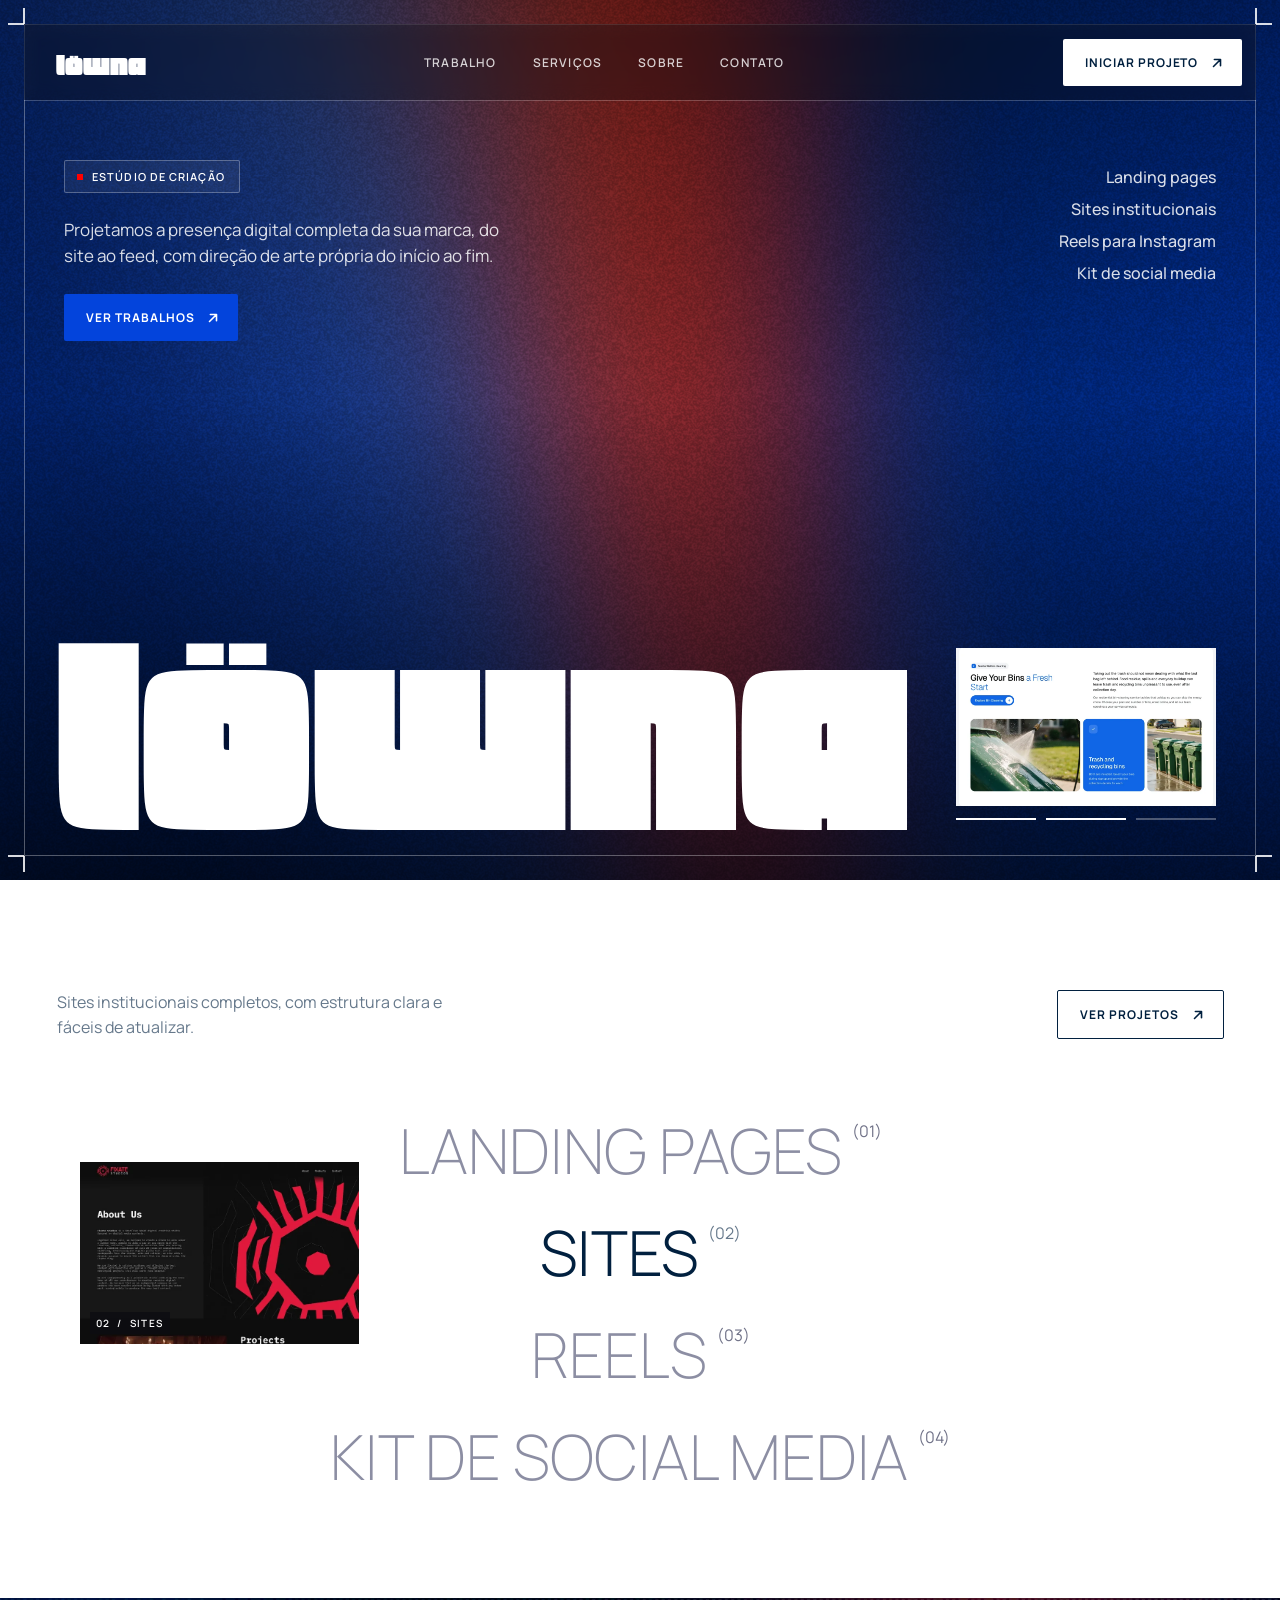
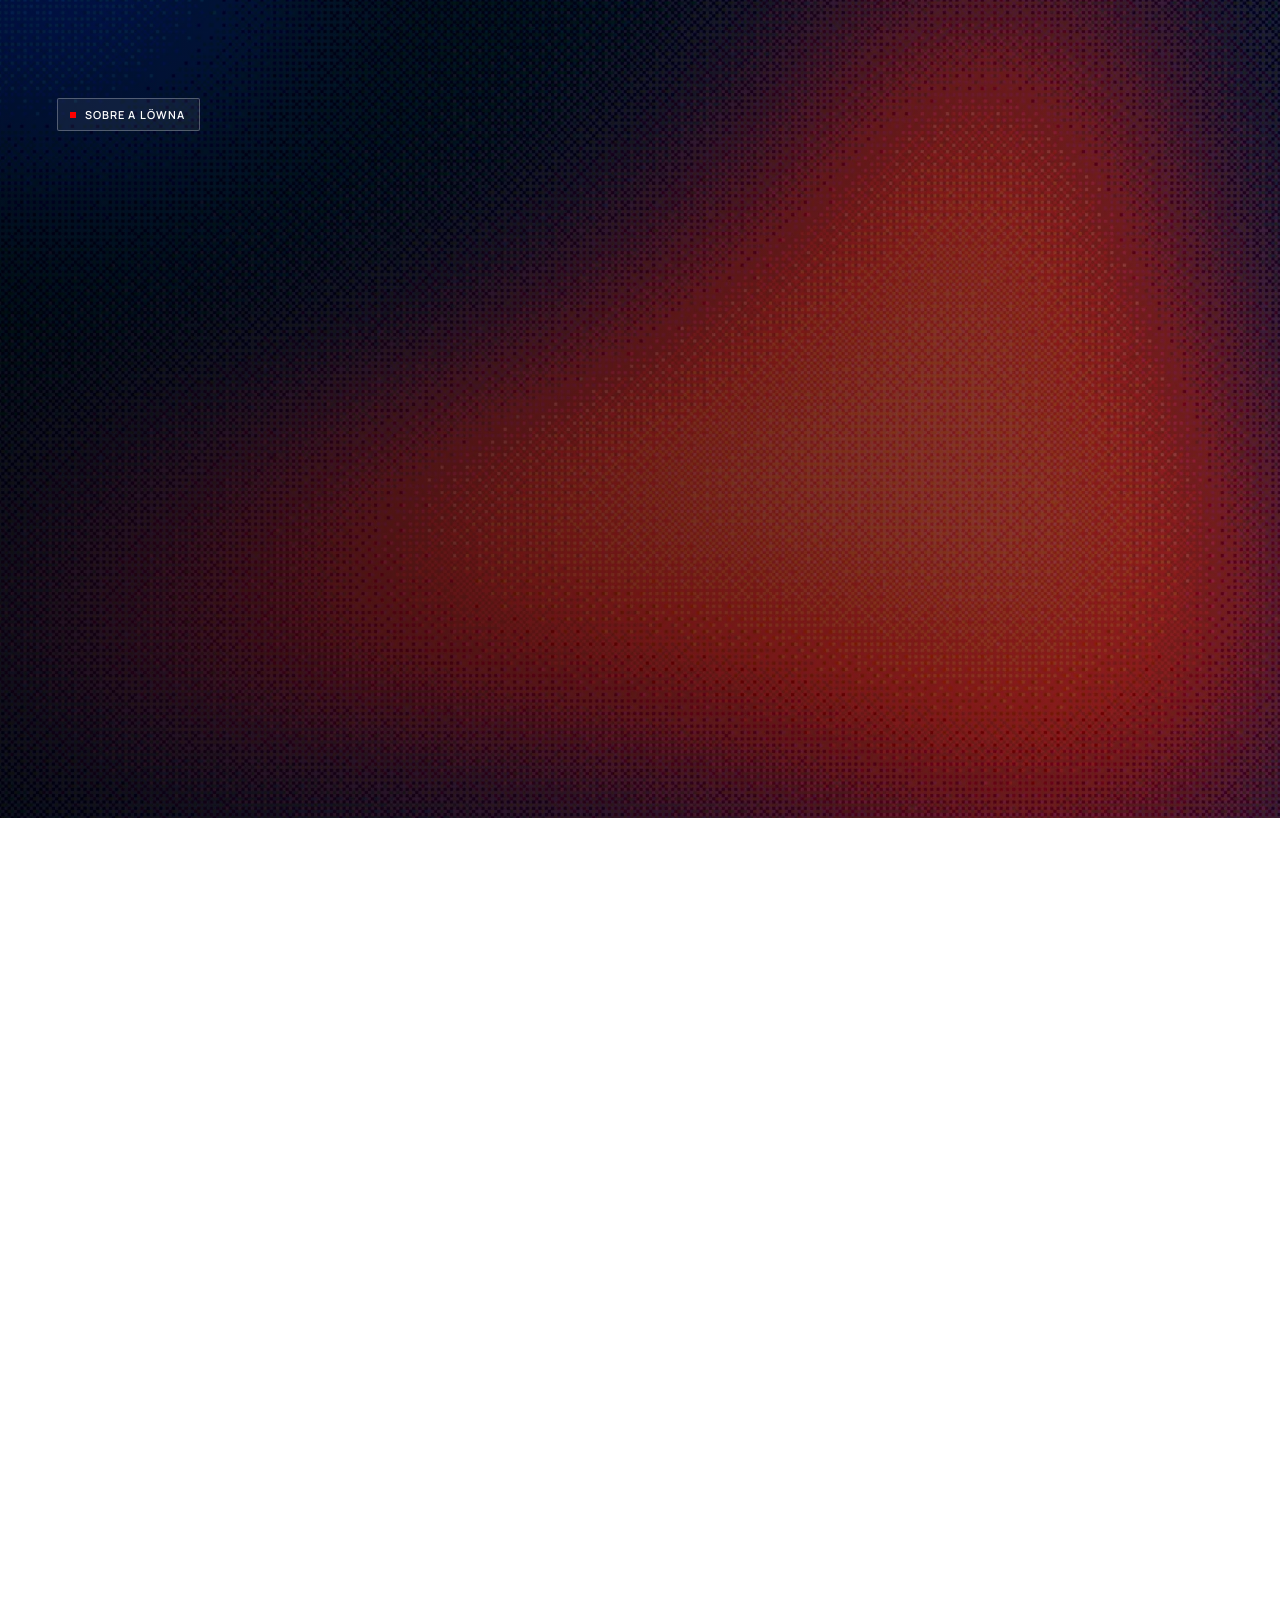
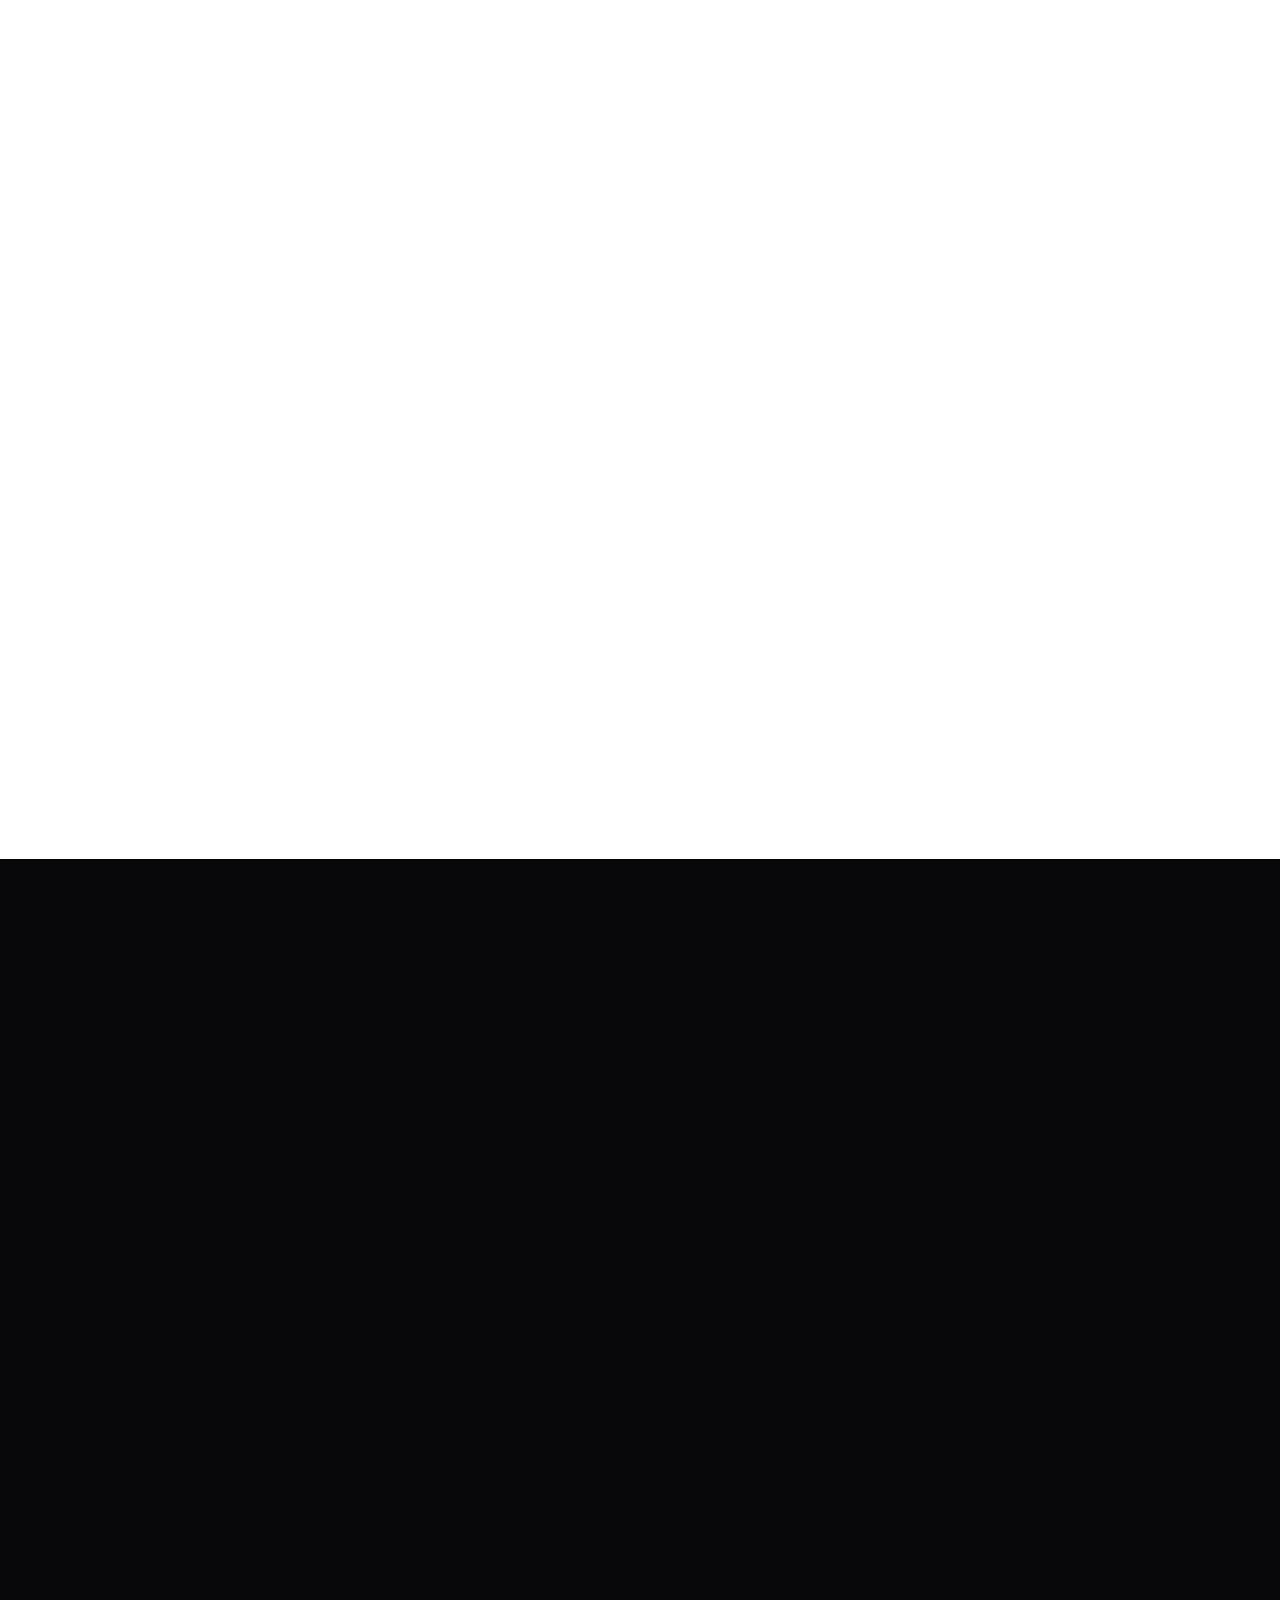
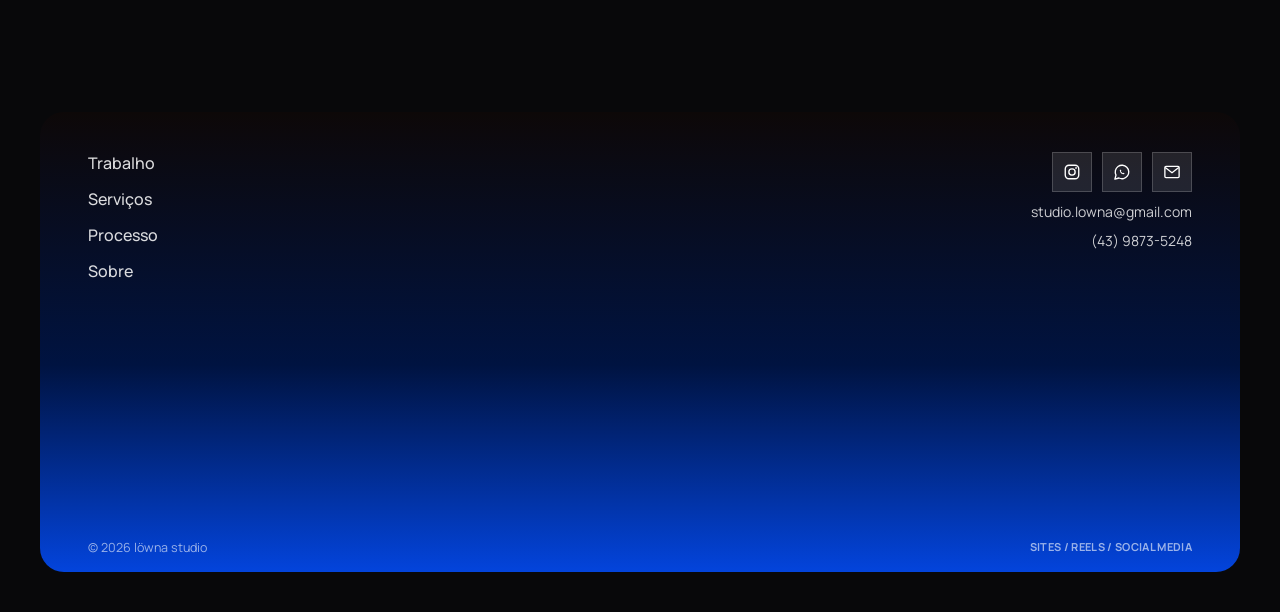
==== commit 4c35d5ea: "PageSpeed: fontes no próprio site, imagens WebP redimensionadas, entrada da hero mais rápida, contra" ====
--- a/index.html
+++ b/index.html
@@ -5,10 +5,42 @@
   <meta name="viewport" content="width=device-width, initial-scale=1">
   <title>Löwna Studio</title>
 <script>if('scrollRestoration' in history)history.scrollRestoration='manual';window.addEventListener('beforeunload',function(){window.scrollTo(0,0)});if(location.hash){history.replaceState(null,'',location.pathname+location.search)}window.scrollTo(0,0);</script>
-  <meta name="description" content="Estúdio de criação: sites, landing pages, reels para Instagram e kits de social media com direção de arte própria.">
-  <link rel="preconnect" href="https://fonts.googleapis.com">
-  <link rel="preconnect" href="https://fonts.gstatic.com" crossorigin>
-  <link href="https://fonts.googleapis.com/css2?family=Badeen+Display&family=Manrope:wght@200..800&display=swap" rel="stylesheet">
+  <meta name="description" content="Löwna Studio, estúdio de criação: sites, landing pages, reels para Instagram e kits de social media com direção de arte própria do início ao fim.">
+  <link rel="canonical" href="https://www.lowna.com.br/">
+  <meta name="robots" content="index, follow">
+  <meta name="theme-color" content="#01203F">
+  <meta property="og:type" content="website">
+  <meta property="og:locale" content="pt_BR">
+  <meta property="og:site_name" content="Löwna Studio">
+  <meta property="og:url" content="https://www.lowna.com.br/">
+  <meta property="og:title" content="Löwna Studio">
+  <meta property="og:description" content="Estúdio de criação: sites, landing pages, reels para Instagram e kits de social media com direção de arte própria.">
+  <meta property="og:image" content="https://www.lowna.com.br/assets/img/og-lowna.jpg">
+  <meta property="og:image:width" content="1200">
+  <meta property="og:image:height" content="630">
+  <meta property="og:image:alt" content="löwna, estúdio de criação: sites, reels e social media">
+  <meta name="twitter:card" content="summary_large_image">
+  <meta name="twitter:title" content="Löwna Studio">
+  <meta name="twitter:description" content="Estúdio de criação: sites, landing pages, reels para Instagram e kits de social media.">
+  <meta name="twitter:image" content="https://www.lowna.com.br/assets/img/og-lowna.jpg">
+  <meta name="twitter:image:alt" content="löwna, estúdio de criação: sites, reels e social media">
+  <link rel="apple-touch-icon" href="assets/img/apple-touch-icon.png">
+  <script type="application/ld+json">
+  {
+    "@context": "https://schema.org",
+    "@type": "Organization",
+    "name": "Löwna Studio",
+    "url": "https://www.lowna.com.br/",
+    "logo": "https://www.lowna.com.br/assets/img/apple-touch-icon.png",
+    "image": "https://www.lowna.com.br/assets/img/og-lowna.jpg",
+    "description": "Estúdio de criação: sites, landing pages, reels para Instagram e kits de social media com direção de arte própria.",
+    "email": "studio.lowna@gmail.com",
+    "telephone": "+55 43 9873-5248",
+    "sameAs": ["https://www.instagram.com/lownastudio/"]
+  }
+  </script>
+  <link rel="preload" href="assets/fonts/manrope-latin.woff2" as="font" type="font/woff2" crossorigin>
+  <link rel="preload" href="assets/fonts/badeen-display-latin.woff2" as="font" type="font/woff2" crossorigin>
   <link rel="icon" href="assets/favicon.svg" type="image/svg+xml">
   <link rel="stylesheet" href="css/style.css">
   <script>document.documentElement.classList.replace('no-js', 'js');</script>
@@ -18,7 +50,7 @@
   <!-- ===================== HERO ===================== -->
   <section class="hero" id="topo">
     <div class="hero__bg" aria-hidden="true">
-      <img class="hero__grad" src="assets/grad2-hero.svg" alt="">
+      <img class="hero__grad" src="assets/grad2-hero.svg" alt="" width="1440" height="1901">
     </div>
     <div class="hero__scrim" aria-hidden="true"></div>
 
@@ -71,9 +103,9 @@
         </h1>
         <div class="showreel">
           <div class="showreel__card" id="showreel" aria-label="Trabalhos recentes">
-            <div class="slide is-active" data-slide><video src="assets/portfolio/apresentacao-conteudo-sm.mp4" poster="assets/portfolio/posters/apresentacao-conteudo.jpg" muted loop playsinline preload="none"></video></div>
-            <div class="slide" data-slide><img src="assets/portfolio/landing-servicos.webp" alt="Landing page de limpeza de lixeiras"></div>
-            <div class="slide" data-slide><video src="assets/portfolio/landing-musica.mp4" poster="assets/portfolio/posters/landing-musica.jpg" muted loop playsinline preload="none"></video></div>
+            <div class="slide is-active" data-slide><video src="assets/portfolio/apresentacao-conteudo-sm.mp4" poster="assets/img/poster-apresentacao-conteudo.webp" muted loop playsinline preload="none"><track kind="captions" src="assets/portfolio/sem-audio.vtt" srclang="pt" label="Sem áudio"></video></div>
+            <div class="slide" data-slide><img src="assets/img/landing-servicos.webp" alt="Landing page de limpeza de lixeiras"></div>
+            <div class="slide" data-slide><video src="assets/portfolio/landing-musica.mp4" poster="assets/img/poster-landing-musica.webp" muted loop playsinline preload="none"><track kind="captions" src="assets/portfolio/sem-audio.vtt" srclang="pt" label="Sem áudio"></video></div>
           </div>
           <div class="showreel__bars" aria-hidden="true"><span></span><span></span><span></span></div>
         </div>
@@ -113,12 +145,12 @@
       </ul>
       <div class="services__image" id="services-image">
         <div class="services__visual" id="services-visual" aria-hidden="true">
-          <div class="slide is-active" data-slide><img src="assets/portfolio/landing-servicos.webp" alt="" loading="lazy"></div>
-          <div class="slide slide--scroll" data-slide><img src="assets/portfolio/pagina-sobre.webp" alt="" loading="lazy"></div>
+          <div class="slide is-active" data-slide><img src="assets/img/landing-servicos.webp" alt="" loading="lazy"></div>
+          <div class="slide slide--scroll" data-slide><img src="assets/img/pagina-sobre.webp" alt="" loading="lazy"></div>
           <div class="slide slide--reels" data-slide>
-            <div class="reel"><video src="assets/portfolio/reels-1.mp4" poster="assets/portfolio/posters/reels-1.jpg" muted loop playsinline preload="none"></video></div>
-            <div class="reel"><video src="assets/portfolio/reels-2.mp4" poster="assets/portfolio/posters/reels-2.jpg" muted loop playsinline preload="none"></video></div>
-            <div class="reel"><video src="assets/portfolio/reels-3.mp4" poster="assets/portfolio/posters/reels-3.jpg" muted loop playsinline preload="none"></video></div>
+            <div class="reel"><video src="assets/portfolio/reels-1.mp4" poster="assets/img/poster-reels-1.webp" muted loop playsinline preload="none"><track kind="captions" src="assets/portfolio/sem-audio.vtt" srclang="pt" label="Sem áudio"></video></div>
+            <div class="reel"><video src="assets/portfolio/reels-2.mp4" poster="assets/img/poster-reels-2.webp" muted loop playsinline preload="none"><track kind="captions" src="assets/portfolio/sem-audio.vtt" srclang="pt" label="Sem áudio"></video></div>
+            <div class="reel"><video src="assets/portfolio/reels-3.mp4" poster="assets/img/poster-reels-3.webp" muted loop playsinline preload="none"><track kind="captions" src="assets/portfolio/sem-audio.vtt" srclang="pt" label="Sem áudio"></video></div>
           </div>
           <div class="slide slide--kit" data-slide>
             <div class="fx" style="left:-78.12px;top:-192.32px;width:502.2px;height:662.799px"
@@ -183,19 +215,19 @@
       <div class="work__row">
         <article class="card" data-reveal style="--r:1.174">
           <div class="card__media card__media--dark">
-            <img src="assets/portfolio/secao-site.png" alt="Seção de site: título, botão e quatro blocos de benefícios sobre fundo escuro com objeto 3D azul" loading="lazy">
+            <img src="assets/img/secao-site.webp" alt="Seção de site: título, botão e quatro blocos de benefícios sobre fundo escuro com objeto 3D azul" loading="lazy">
           </div>
           <div class="card__caption"><h3>Seção de site</h3><span>TECNOLOGIA</span></div>
         </article>
         <article class="card" data-reveal style="--r:1.567;--d:.08s">
           <div class="card__media">
-            <img src="assets/portfolio/landing-servicos.webp" alt="Landing page de limpeza de lixeiras, com título, botão e fotos do serviço" loading="lazy">
+            <img src="assets/img/landing-servicos.webp" alt="Landing page de limpeza de lixeiras, com título, botão e fotos do serviço" loading="lazy">
           </div>
           <div class="card__caption"><h3>Landing page</h3><span>SERVIÇOS</span></div>
         </article>
         <article class="card" data-reveal style="--r:1.149;--d:.16s">
           <div class="card__media card__media--dark">
-            <img src="assets/portfolio/brand-design.webp" alt="Identidade visual: medalha com polvo verde em peças de fundo escuro e claro" loading="lazy">
+            <img src="assets/img/brand-design.webp" alt="Identidade visual: medalha com polvo verde em peças de fundo escuro e claro" loading="lazy">
           </div>
           <div class="card__caption"><h3>Brand design</h3><span>GAMES</span></div>
         </article>
@@ -204,15 +236,15 @@
       <div class="work__row">
         <article class="card" data-reveal style="--r:1.9">
           <div class="card__media card__media--reels">
-            <div class="reel"><video src="assets/portfolio/reels-1.mp4" poster="assets/portfolio/posters/reels-1.jpg" muted loop playsinline preload="none" data-autoplay></video></div>
-            <div class="reel"><video src="assets/portfolio/reels-2.mp4" poster="assets/portfolio/posters/reels-2.jpg" muted loop playsinline preload="none" data-autoplay></video></div>
-            <div class="reel"><video src="assets/portfolio/reels-3.mp4" poster="assets/portfolio/posters/reels-3.jpg" muted loop playsinline preload="none" data-autoplay></video></div>
+            <div class="reel"><video src="assets/portfolio/reels-1.mp4" poster="assets/img/poster-reels-1.webp" muted loop playsinline preload="none" data-autoplay><track kind="captions" src="assets/portfolio/sem-audio.vtt" srclang="pt" label="Sem áudio"></video></div>
+            <div class="reel"><video src="assets/portfolio/reels-2.mp4" poster="assets/img/poster-reels-2.webp" muted loop playsinline preload="none" data-autoplay><track kind="captions" src="assets/portfolio/sem-audio.vtt" srclang="pt" label="Sem áudio"></video></div>
+            <div class="reel"><video src="assets/portfolio/reels-3.mp4" poster="assets/img/poster-reels-3.webp" muted loop playsinline preload="none" data-autoplay><track kind="captions" src="assets/portfolio/sem-audio.vtt" srclang="pt" label="Sem áudio"></video></div>
           </div>
           <div class="card__caption"><h3>Série de reels</h3><span>GAMES / 3 VÍDEOS</span></div>
         </article>
         <article class="card" data-reveal style="--r:1.778;--d:.08s">
           <div class="card__media card__media--dark">
-            <video src="assets/portfolio/apresentacao-conteudo.mp4" poster="assets/portfolio/posters/apresentacao-conteudo.jpg" muted loop playsinline preload="none" data-autoplay></video>
+            <video src="assets/portfolio/apresentacao-conteudo.mp4" poster="assets/img/poster-apresentacao-conteudo.webp" muted loop playsinline preload="none" data-autoplay><track kind="captions" src="assets/portfolio/sem-audio.vtt" srclang="pt" label="Sem áudio"></video>
           </div>
           <div class="card__caption"><h3>Apresentação de conteúdo</h3><span>GAMES</span></div>
         </article>
@@ -221,19 +253,19 @@
       <div class="work__row">
         <article class="card" data-reveal style="--r:.695">
           <div class="card__media">
-            <img src="assets/portfolio/landing-imobiliario.png" alt="Landing page de avaliação de imóveis, com busca, benefícios e números" loading="lazy">
+            <img src="assets/img/landing-imobiliario.webp" alt="Landing page de avaliação de imóveis, com busca, benefícios e números" loading="lazy">
           </div>
           <div class="card__caption"><h3>Landing page</h3><span>IMOBILIÁRIO</span></div>
         </article>
         <article class="card" data-reveal style="--r:.778;--d:.08s">
           <div class="card__media card__media--dark">
-            <img src="assets/portfolio/pagina-sobre.webp" alt="Página sobre de um estúdio criativo, com símbolo vermelho, projetos e missão, visão e valores" loading="lazy">
+            <img src="assets/img/pagina-sobre.webp" alt="Página sobre de um estúdio criativo, com símbolo vermelho, projetos e missão, visão e valores" loading="lazy">
           </div>
           <div class="card__caption"><h3>Página sobre</h3><span>ESTÚDIO CRIATIVO</span></div>
         </article>
         <article class="card" data-reveal style="--r:1.333;--d:.16s">
           <div class="card__media">
-            <video src="assets/portfolio/landing-musica.mp4" poster="assets/portfolio/posters/landing-musica.jpg" muted loop playsinline preload="none" data-autoplay></video>
+            <video src="assets/portfolio/landing-musica.mp4" poster="assets/img/poster-landing-musica.webp" muted loop playsinline preload="none" data-autoplay><track kind="captions" src="assets/portfolio/sem-audio.vtt" srclang="pt" label="Sem áudio"></video>
           </div>
           <div class="card__caption"><h3>Landing page</h3><span>MÚSICA</span></div>
         </article>
@@ -262,7 +294,7 @@
           <span class="ccard__label">ENVIAR E-MAIL</span>
         </div>
       </a>
-      <a class="ccard" href="https://wa.me/554398735248?text=Ol%C3%A1!%20Vim%20pelo%20site%20da%20l%C3%B6wna%20e%20quero%20conversar%20sobre%20um%20projeto." target="_blank" rel="noopener" data-reveal style="--d:.1s" data-dots="255,64,38" data-focal="0.95,0.05">
+      <a class="ccard" href="https://wa.me/554398735248?text=Ol%C3%A1!%20Vim%20pelo%20site%20da%20l%C3%B6wna%20e%20quero%20conversar%20sobre%20um%20projeto." target="_blank" rel="noopener noreferrer" data-reveal style="--d:.1s" data-dots="255,64,38" data-focal="0.95,0.05">
         <canvas class="ccard__dots" aria-hidden="true"></canvas>
         <div class="ccard__top">
           <img src="assets/icon-whatsapp.svg" alt="" width="22" height="22">
@@ -288,12 +320,12 @@
         </nav>
         <div class="footer__info">
           <div class="footer__social">
-            <a class="icon-btn" href="https://www.instagram.com/lownastudio/" target="_blank" rel="noopener" aria-label="Instagram"><img src="assets/icon-instagram.svg" alt="" width="18" height="18"></a>
-            <a class="icon-btn" href="https://wa.me/554398735248?text=Ol%C3%A1!%20Vim%20pelo%20site%20da%20l%C3%B6wna%20e%20quero%20conversar%20sobre%20um%20projeto." target="_blank" rel="noopener" aria-label="WhatsApp"><img src="assets/icon-whatsapp.svg" alt="" width="18" height="18"></a>
+            <a class="icon-btn" href="https://www.instagram.com/lownastudio/" target="_blank" rel="noopener noreferrer" aria-label="Instagram"><img src="assets/icon-instagram.svg" alt="" width="18" height="18"></a>
+            <a class="icon-btn" href="https://wa.me/554398735248?text=Ol%C3%A1!%20Vim%20pelo%20site%20da%20l%C3%B6wna%20e%20quero%20conversar%20sobre%20um%20projeto." target="_blank" rel="noopener noreferrer" aria-label="WhatsApp"><img src="assets/icon-whatsapp.svg" alt="" width="18" height="18"></a>
             <a class="icon-btn" href="mailto:studio.lowna@gmail.com" aria-label="E-mail"><img src="assets/icon-mail.svg" alt="" width="18" height="18"></a>
           </div>
           <a href="mailto:studio.lowna@gmail.com">studio.lowna@gmail.com</a>
-          <a href="https://wa.me/554398735248?text=Ol%C3%A1!%20Vim%20pelo%20site%20da%20l%C3%B6wna%20e%20quero%20conversar%20sobre%20um%20projeto." target="_blank" rel="noopener">(43) 9873-5248</a>
+          <a href="https://wa.me/554398735248?text=Ol%C3%A1!%20Vim%20pelo%20site%20da%20l%C3%B6wna%20e%20quero%20conversar%20sobre%20um%20projeto." target="_blank" rel="noopener noreferrer">(43) 9873-5248</a>
         </div>
       </div>
       <div class="footer__word" aria-hidden="true"><span>löwna</span></div>
--- a/css/style.css
+++ b/css/style.css
@@ -2,6 +2,25 @@
    löwna studio
    Tokens vindos das variáveis do Figma (coleção "löwna / Brand")
    ========================================================= */
+
+/* Fontes hospedadas no próprio site (subset latin), sem a ida e volta ao Google Fonts */
+@font-face {
+  font-family: 'Badeen Display';
+  font-style: normal;
+  font-weight: 400;
+  font-display: swap;
+  src: url(../assets/fonts/badeen-display-latin.woff2) format('woff2');
+  unicode-range: U+0000-00FF, U+0131, U+0152-0153, U+02BB-02BC, U+02C6, U+02DA, U+02DC, U+0304, U+0308, U+0329, U+2000-206F, U+20AC, U+2122, U+2191, U+2193, U+2212, U+2215, U+FEFF, U+FFFD;
+}
+@font-face {
+  font-family: 'Manrope';
+  font-style: normal;
+  font-weight: 200 800;
+  font-display: swap;
+  src: url(../assets/fonts/manrope-latin.woff2) format('woff2');
+  unicode-range: U+0000-00FF, U+0131, U+0152-0153, U+02BB-02BC, U+02C6, U+02DA, U+02DC, U+0304, U+0308, U+0329, U+2000-206F, U+20AC, U+2122, U+2191, U+2193, U+2212, U+2215, U+FEFF, U+FFFD;
+}
+
 :root {
   --space-blue: #01203f;
   --horizon-red: #ff0000;
@@ -242,7 +261,7 @@
 }
 /* folga acima e abaixo para a máscara da animação não cortar os acentos nem a base das letras */
 .wm { display: inline-flex; overflow: hidden; padding: .12em 0 .16em; margin: -.12em 0 -.16em; }
-.wm > span { display: inline-block; transition: transform 1.2s var(--ease-out); transition-delay: calc(.85s + var(--i, 0) * .07s); }
+.wm > span { display: inline-block; transition: transform 1.2s var(--ease-out); transition-delay: calc(.45s + var(--i, 0) * .07s); }
 
 .showreel { width: 260px; flex: none; }
 .showreel__card { position: relative; width: 260px; height: 158px; background: #0d0d12; overflow: hidden; }
@@ -261,12 +280,12 @@
 
 /* ---------- Animação de entrada da hero ---------- */
 .hero__outline { transition: clip-path 1.4s var(--ease-in-out) .1s; }
-.tick { transition: opacity .8s var(--ease-out) .9s, transform 1s var(--ease-out) .9s; }
-.nav { transition: opacity .9s var(--ease-out) .35s, transform .9s var(--ease-out) .35s; }
-.hero__navline { transition: transform 1.2s var(--ease-in-out) .55s; }
-.hero__in { transition: opacity .9s var(--ease-out), transform 1s var(--ease-out); transition-delay: calc(.7s + var(--i, 0) * .08s); }
-.showreel { transition: opacity 1s var(--ease-out) 1.25s; }
-.showreel__card { transition: clip-path 1.2s var(--ease-in-out) 1.1s; }
+.tick { transition: opacity .8s var(--ease-out) .5s, transform 1s var(--ease-out) .5s; }
+.nav { transition: opacity .9s var(--ease-out) .15s, transform .9s var(--ease-out) .15s; }
+.hero__navline { transition: transform 1.2s var(--ease-in-out) .3s; }
+.hero__in { transition: opacity .9s var(--ease-out), transform 1s var(--ease-out); transition-delay: calc(.3s + var(--i, 0) * .08s); }
+.showreel { transition: opacity 1s var(--ease-out) .85s; }
+.showreel__card { transition: clip-path 1.2s var(--ease-in-out) .7s; }
 
 html.js body:not(.is-loaded) .hero__outline { clip-path: inset(0 50% 0 50%); }
 html.js body:not(.is-loaded) .tick--tl { opacity: 0; transform: translate(-14px, -14px); }
@@ -304,8 +323,8 @@
   display: flex;
   align-items: flex-start;
   gap: 10px;
-  color: var(--frontier-gray);
-  opacity: .85;
+  color: #8c8ea3; /* cinza dos itens inativos, com contraste 3:1 (texto grande) */
+
   white-space: nowrap;
   transition: color .5s var(--ease-out), opacity .5s var(--ease-out);
 }
@@ -315,10 +334,10 @@
   line-height: 1;
   transition: font-weight .5s var(--ease-out), letter-spacing .5s var(--ease-out);
 }
-.svc sup { font-size: 16px; font-weight: 400; line-height: normal; top: 0; vertical-align: baseline; }
+.svc sup { font-size: 16px; font-weight: 400; line-height: normal; top: 0; vertical-align: baseline; color: #6f7187; }
 .svc.is-active { color: var(--space-blue); opacity: 1; }
 .svc.is-active .svc__label { font-weight: 300; }
-.svc.is-active sup { opacity: .6; }
+.svc.is-active sup { color: inherit; opacity: .6; }
 
 .services__image {
   position: absolute;
@@ -407,7 +426,7 @@
   background:
     linear-gradient(to right, rgba(0, 0, 0, .55), rgba(0, 0, 0, .15)),
     linear-gradient(rgba(0, 0, 0, .25), rgba(0, 0, 0, .25)),
-    url('../assets/about-bg.jpg') center / cover no-repeat;
+    url('../assets/img/about-bg.webp') center / cover no-repeat;
   transform: translate3d(0, var(--about-y, 0px), 0);
 }
 .about__top { display: flex; flex-direction: column; gap: 44px; }
@@ -689,6 +708,7 @@
   .svc { white-space: normal; text-align: left; }
 
   .about { min-height: 0; padding-block: 80px 64px; }
+  .about__bg { background-image: linear-gradient(to right, rgba(0, 0, 0, .55), rgba(0, 0, 0, .15)), linear-gradient(rgba(0, 0, 0, .25), rgba(0, 0, 0, .25)), url('../assets/img/about-bg-m.webp'); }
   .about__row { flex-direction: column; }
   .about__facts { gap: 40px; }
 
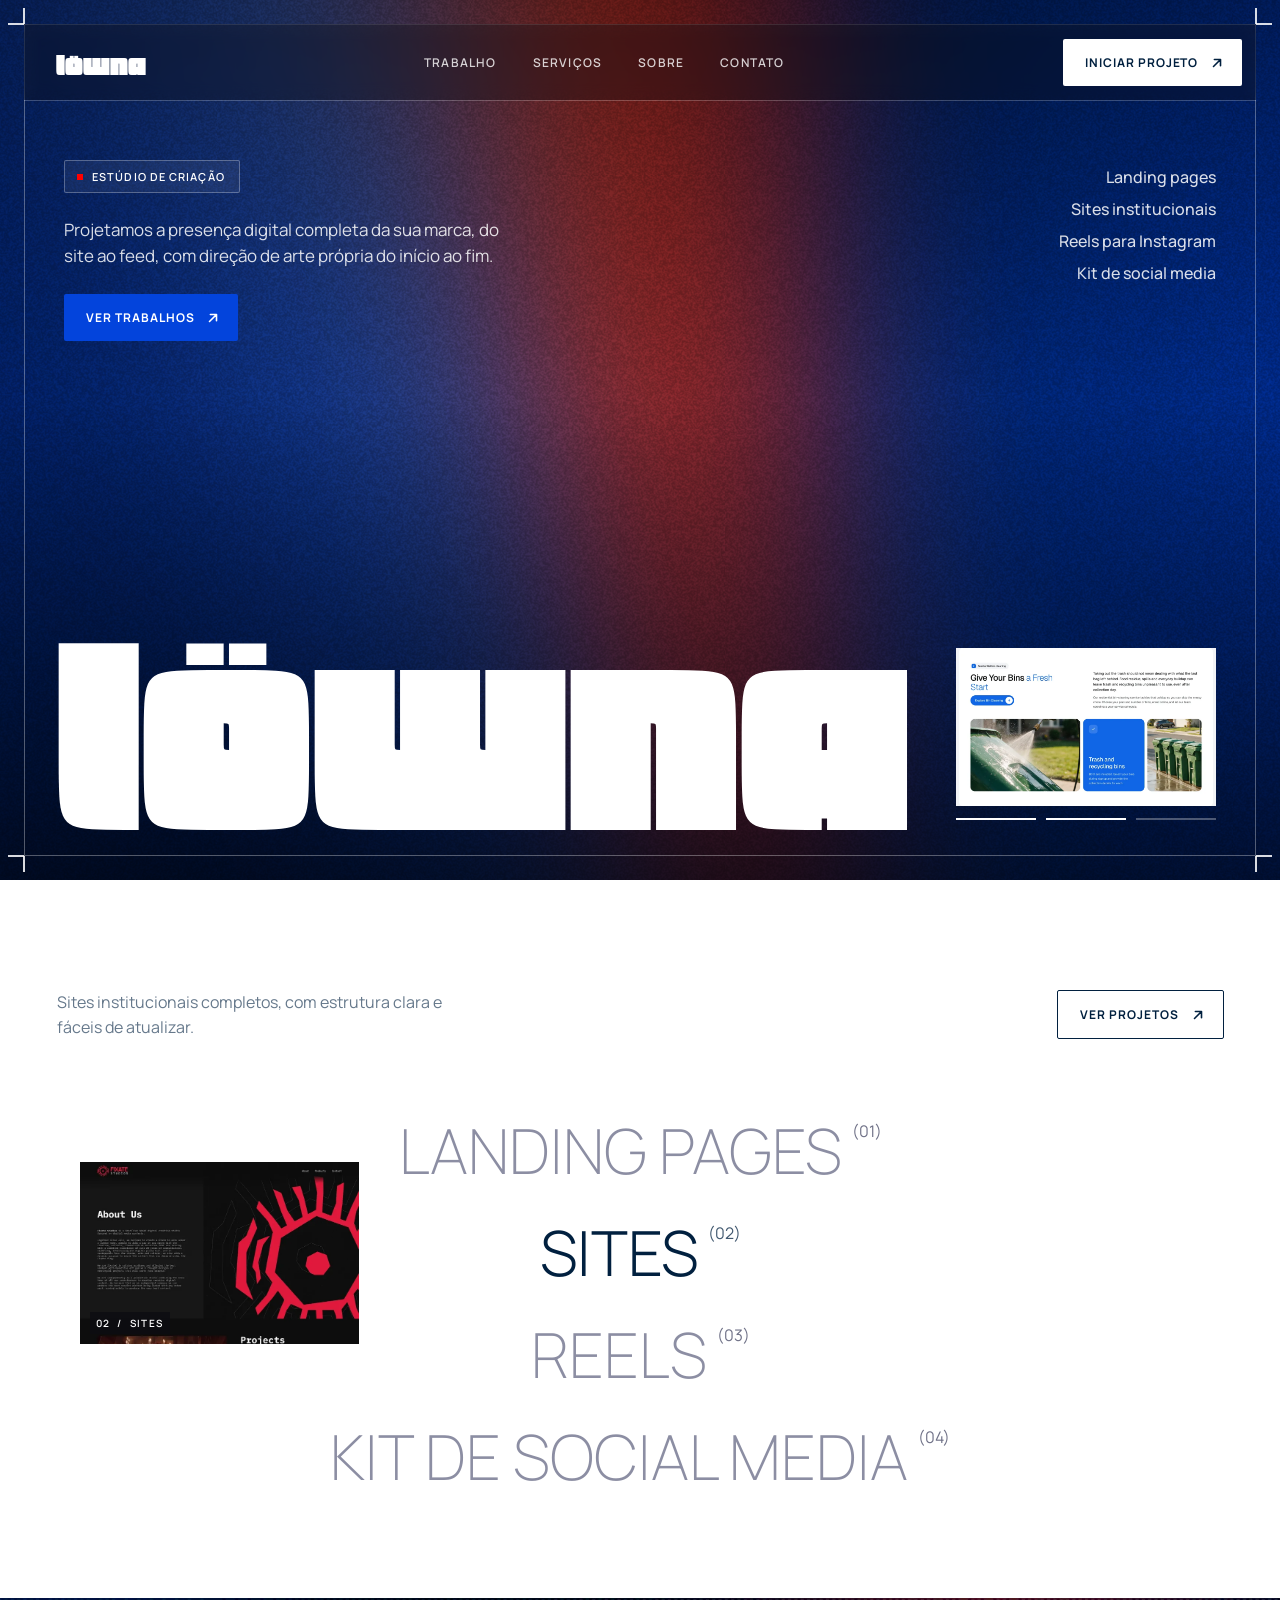
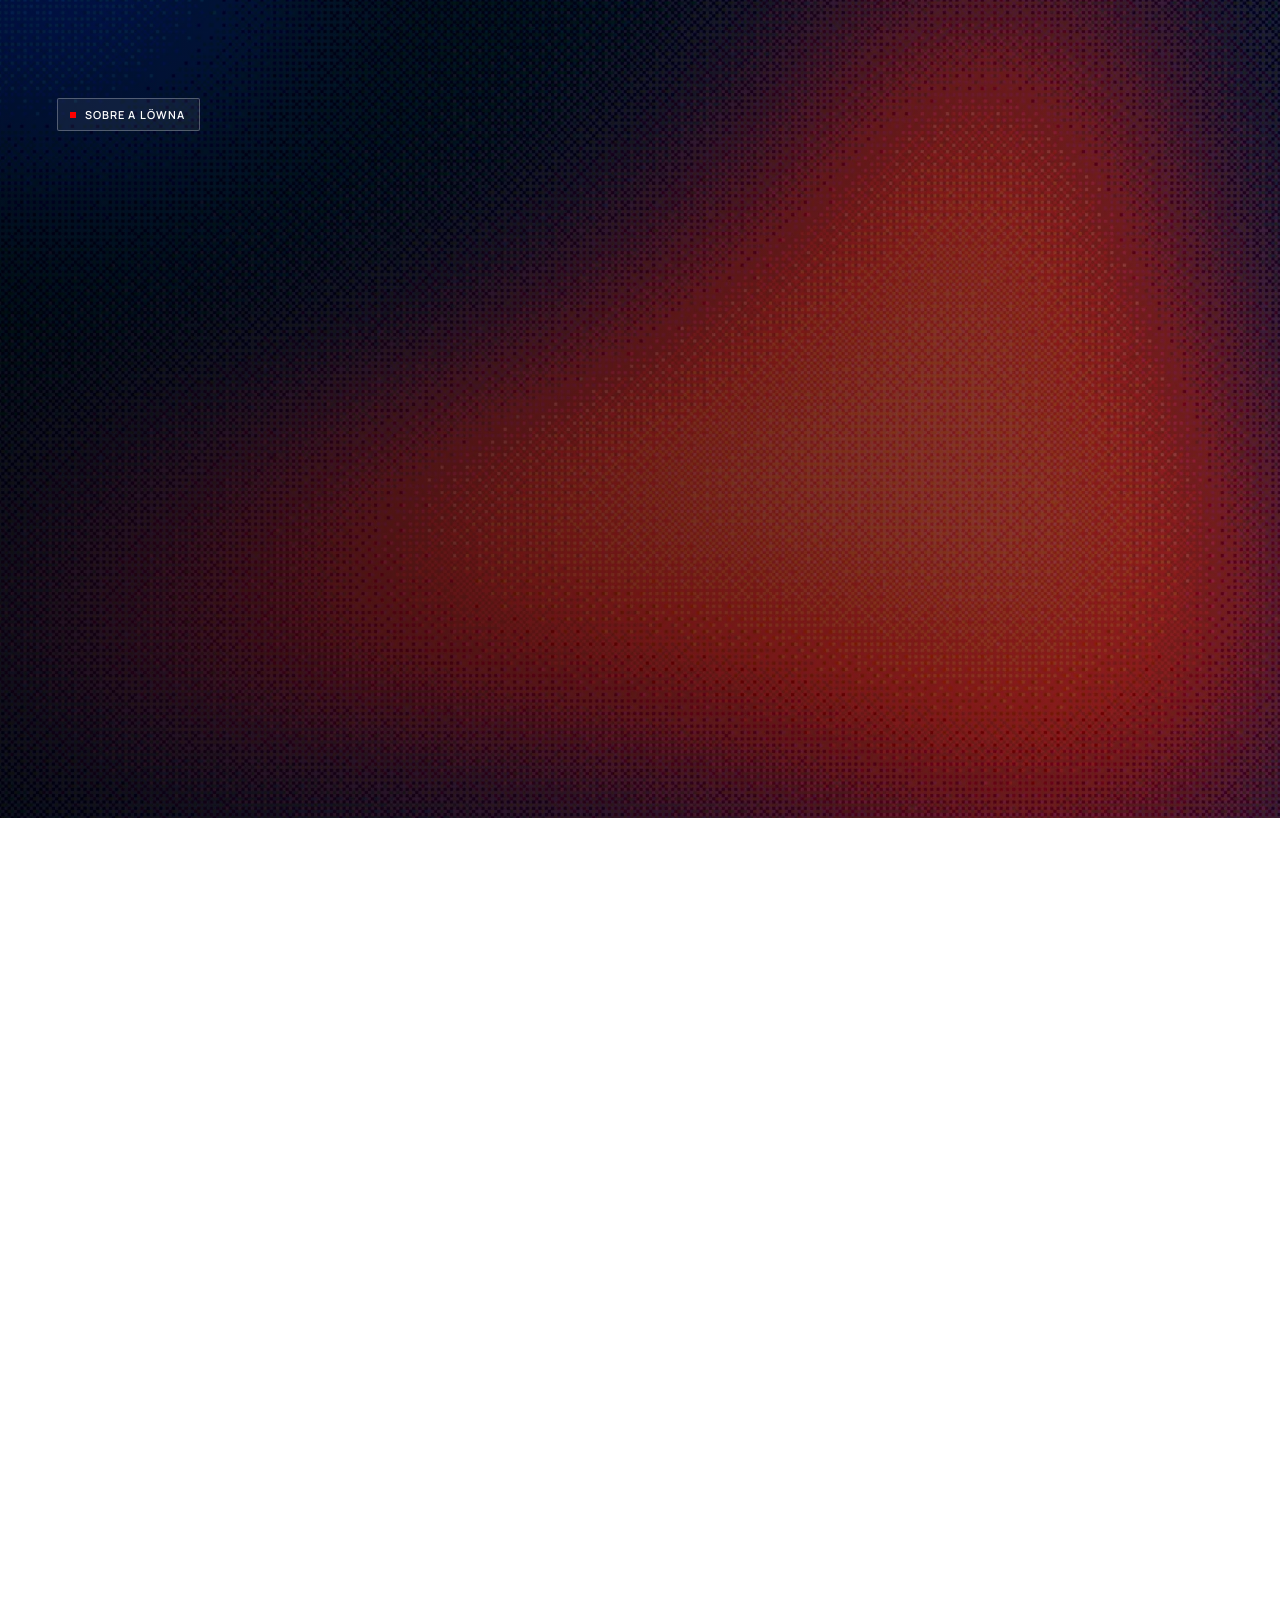
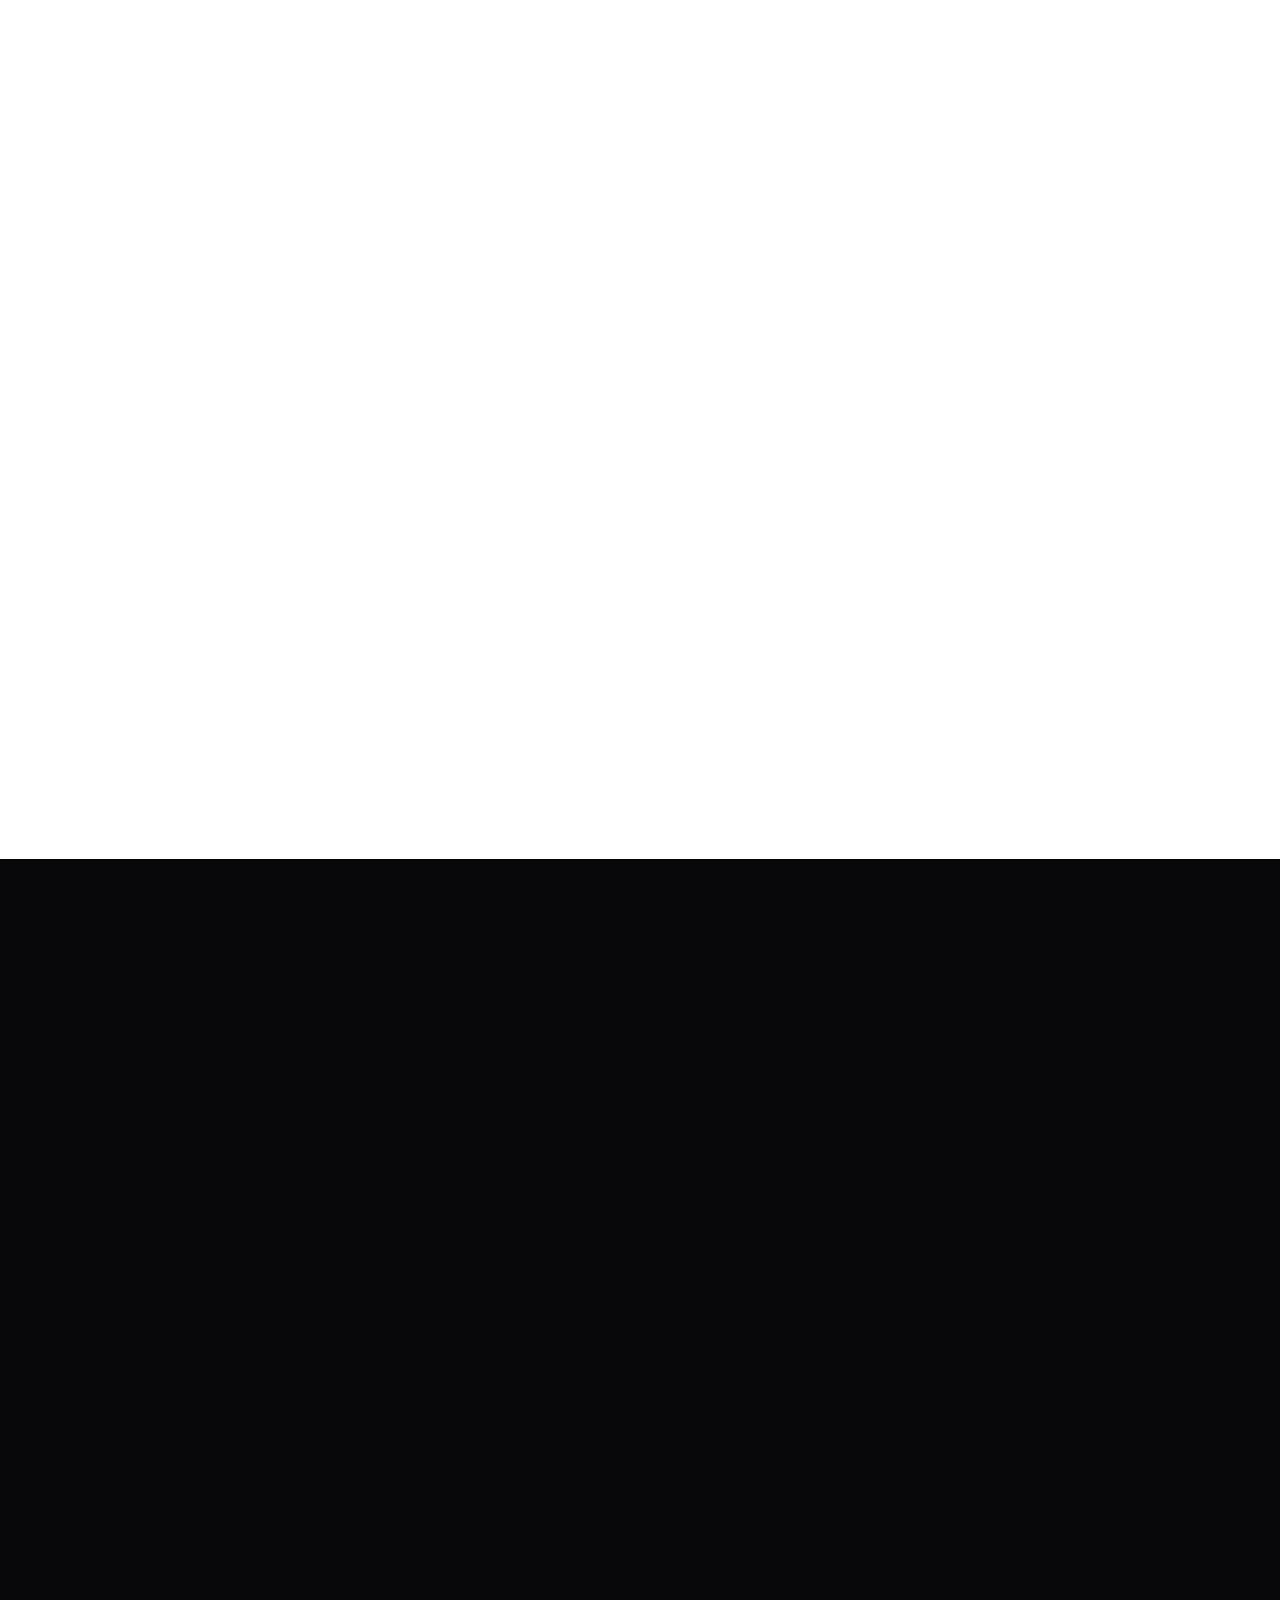
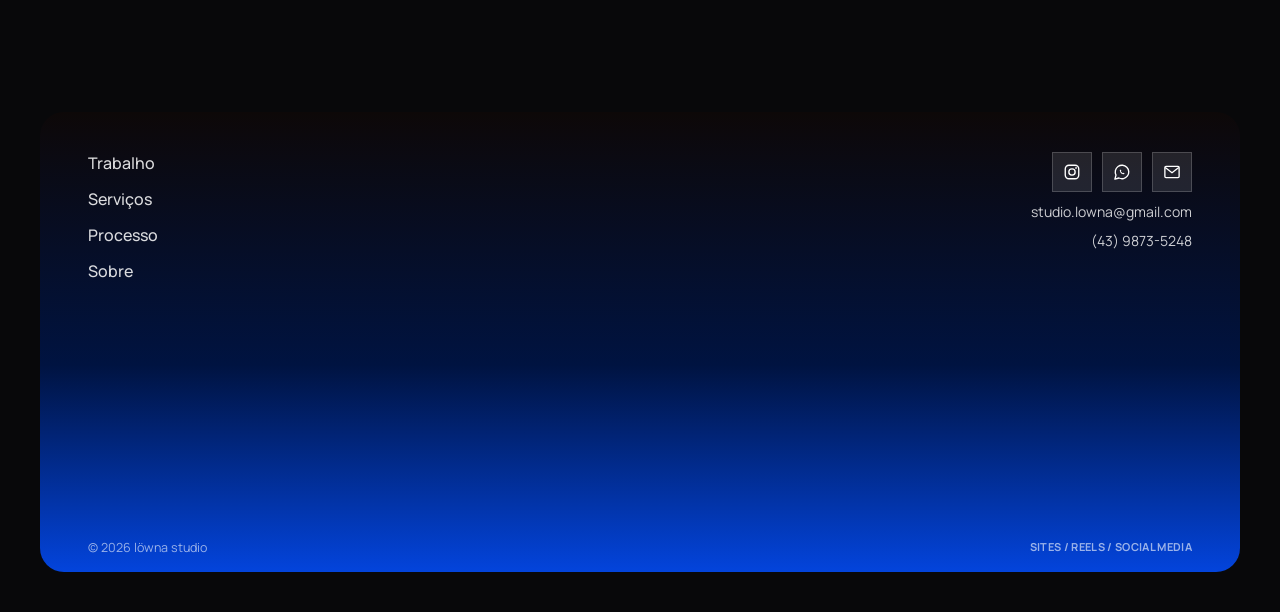
==== commit 2fba5f2d: "Portfólio: landing de Direito Médico no lugar da imobiliária, com página de estudo de caso Co-Author" ====
--- a/index.html
+++ b/index.html
@@ -251,11 +251,14 @@
       </div>
 
       <div class="work__row">
-        <article class="card" data-reveal style="--r:.695">
-          <div class="card__media">
-            <img src="assets/img/landing-imobiliario.webp" alt="Landing page de avaliação de imóveis, com busca, benefícios e números" loading="lazy">
-          </div>
-          <div class="card__caption"><h3>Landing page</h3><span>IMOBILIÁRIO</span></div>
+        <article class="card card--case" data-reveal style="--r:.695">
+          <a class="card__link" href="projetos/gabriel-filemon/">
+            <div class="card__media card__media--dark">
+              <img src="assets/cases/gabriel-filemon/capa.webp" alt="Landing page de Direito Médico: hero com retrato em luz quente e seção de prevenção com painel de riscos" width="760" height="1094" loading="lazy">
+              <span class="card__badge">VER PROJETO <img src="assets/arrow-white.svg" alt="" width="12" height="12"></span>
+            </div>
+            <div class="card__caption"><h3>Landing page</h3><span>DIREITO MÉDICO</span></div>
+          </a>
         </article>
         <article class="card" data-reveal style="--r:.778;--d:.08s">
           <div class="card__media card__media--dark">
--- a/css/style.css
+++ b/css/style.css
@@ -337,7 +337,7 @@
 .svc sup { font-size: 16px; font-weight: 400; line-height: normal; top: 0; vertical-align: baseline; color: #6f7187; }
 .svc.is-active { color: var(--space-blue); opacity: 1; }
 .svc.is-active .svc__label { font-weight: 300; }
-.svc.is-active sup { color: inherit; opacity: .6; }
+.svc.is-active sup { color: inherit; opacity: .75; }
 
 .services__image {
   position: absolute;
@@ -490,6 +490,27 @@
 .card:hover .reel:nth-child(2) { transform: translateY(-12px); }
 .card:hover .reel:nth-child(3) { transform: translateY(-6px) rotate(2deg); }
 
+/* card com estudo de caso: o card inteiro é o link */
+.card__link { display: flex; flex-direction: column; gap: 16px; }
+.card__badge {
+  position: absolute;
+  left: 14px;
+  bottom: 14px;
+  display: inline-flex;
+  align-items: center;
+  gap: 8px;
+  padding: 8px 12px;
+  border-radius: 2px;
+  background: var(--flight-blue);
+  color: var(--shuttle-white);
+  font-weight: 700;
+  font-size: 10.5px;
+  letter-spacing: .9px;
+  transition: background-color .35s var(--ease-out), transform .45s var(--ease-out);
+}
+.card__badge img { width: 12px; height: 12px; transition: transform .45s var(--ease-out); }
+.card--case:hover .card__badge { background: #0a52ff; }
+.card--case:hover .card__badge img { transform: translate(2px, -2px); }
 .card__caption { display: flex; justify-content: space-between; align-items: center; gap: 12px; font-weight: 500; white-space: nowrap; }
 .card__caption h3 { font-weight: 500; font-size: 20px; }
 .card__caption span { font-size: 11px; letter-spacing: .44px; opacity: .5; overflow: hidden; text-overflow: ellipsis; }
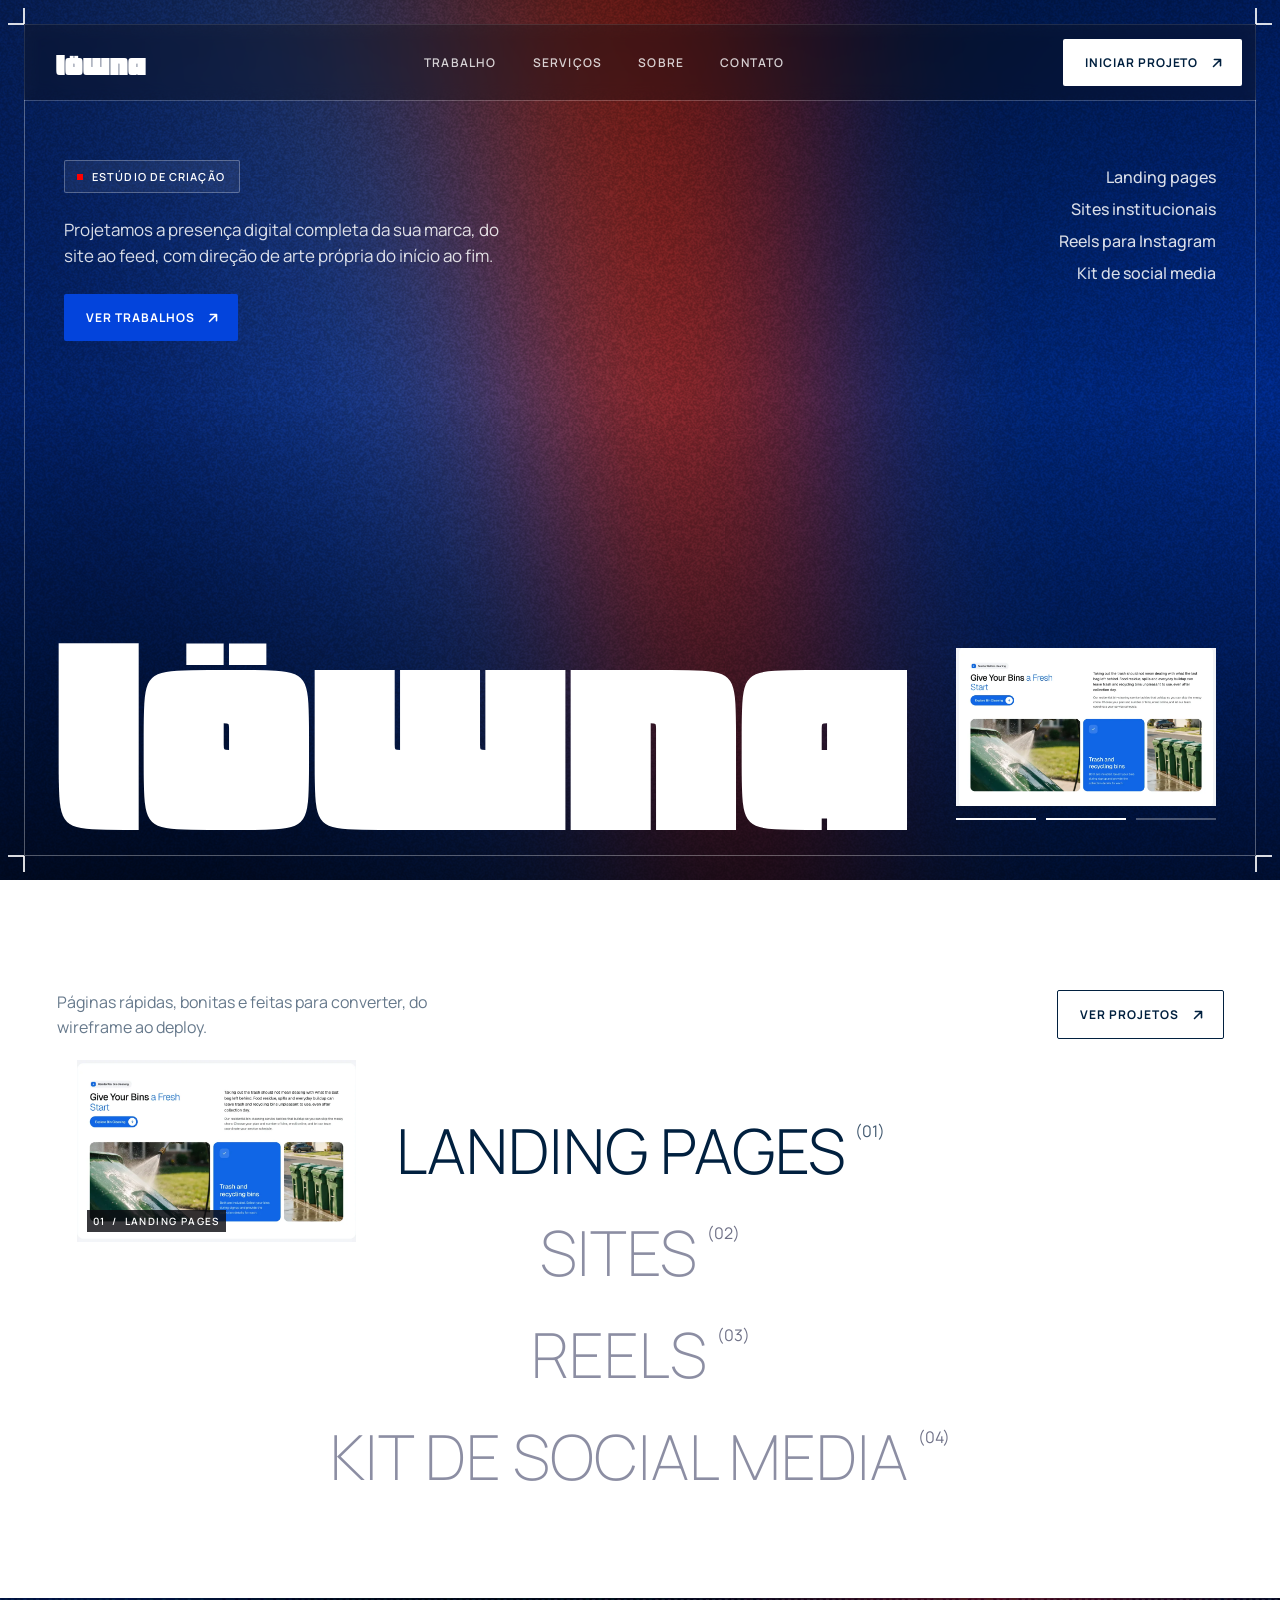
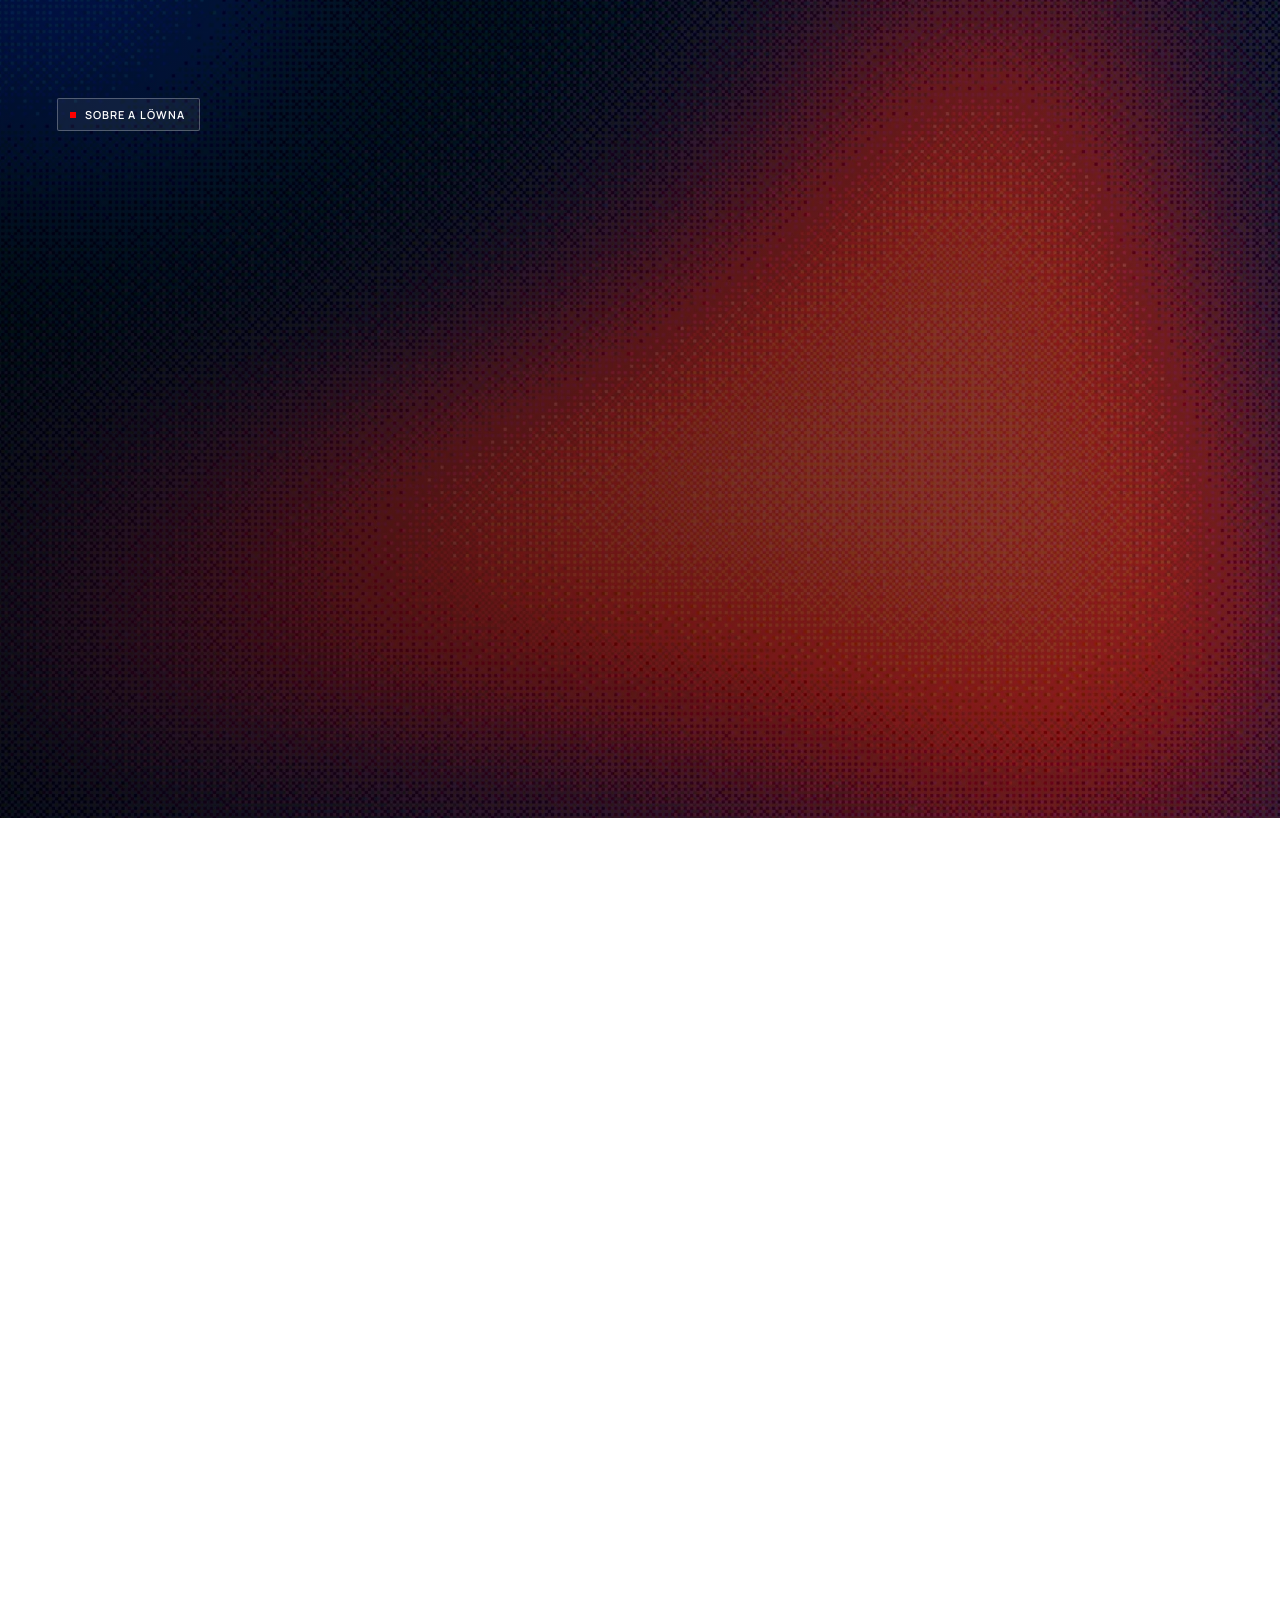
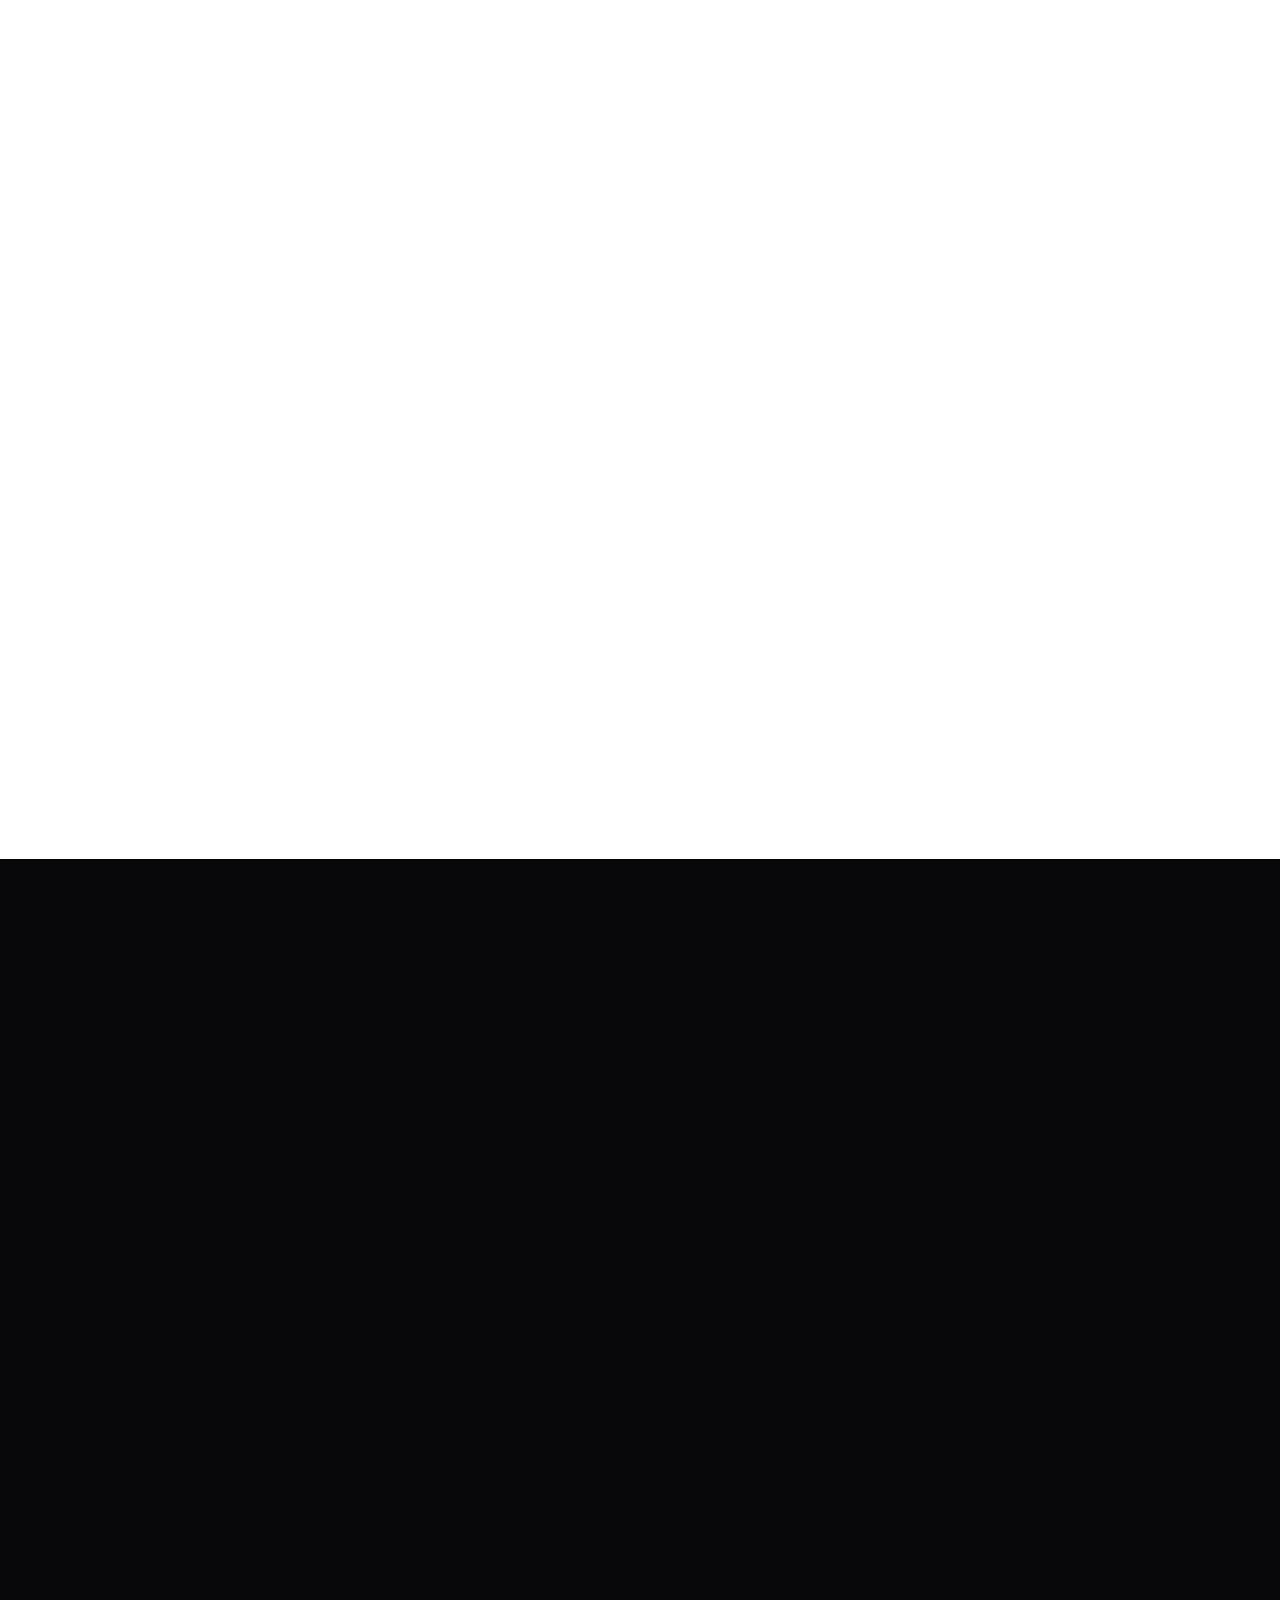
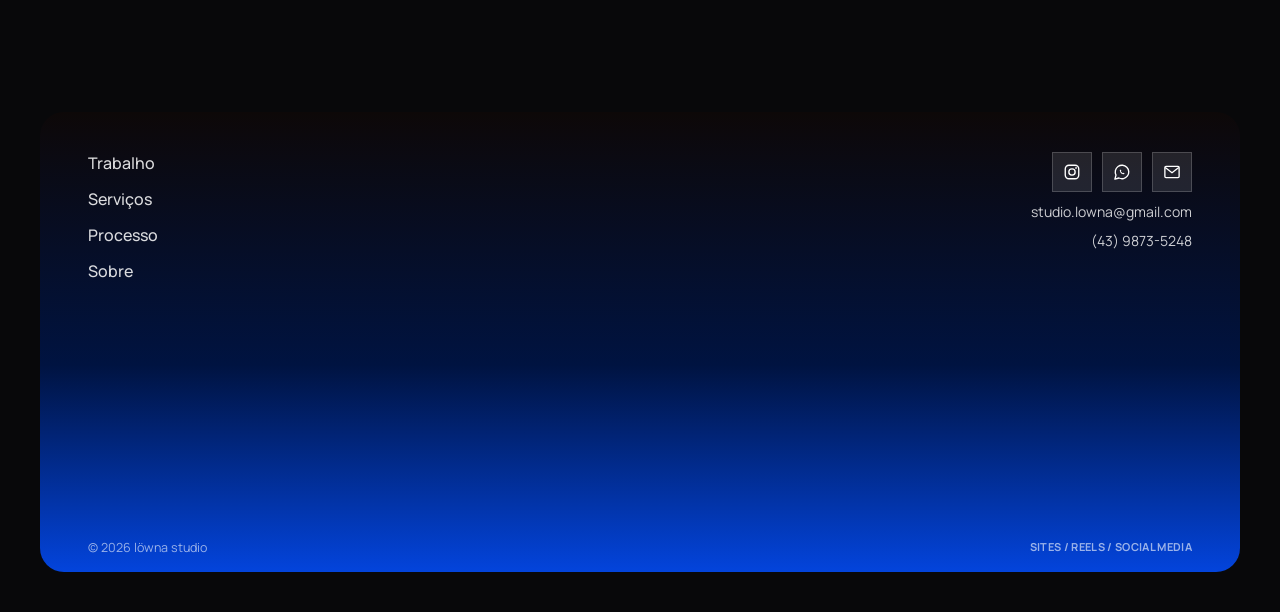
==== commit 6dcba23d: "Tour com Quando procurar, vídeo no card da home, índice abaixo da navbar, degradê na foto e sem bord" ====
--- a/index.html
+++ b/index.html
@@ -254,7 +254,7 @@
         <article class="card card--case" data-reveal style="--r:.695">
           <a class="card__link" href="projetos/gabriel-filemon/">
             <div class="card__media card__media--dark">
-              <img src="assets/cases/gabriel-filemon/capa.webp" alt="Landing page de Direito Médico: hero com retrato em luz quente e seção de prevenção com painel de riscos" width="760" height="1094" loading="lazy">
+              <video src="assets/cases/gabriel-filemon/video/gf-card.mp4" poster="assets/cases/gabriel-filemon/video/gf-card.jpg" muted loop playsinline preload="none" data-autoplay width="540" height="778" aria-label="Landing page de Direito Médico: entrada da hero e rolagem pelas seções"><track kind="captions" src="assets/portfolio/sem-audio.vtt" srclang="pt" label="Sem áudio"></video>
               <span class="card__badge">VER PROJETO <img src="assets/arrow-white.svg" alt="" width="12" height="12"></span>
             </div>
             <div class="card__caption"><h3>Landing page</h3><span>DIREITO MÉDICO</span></div>
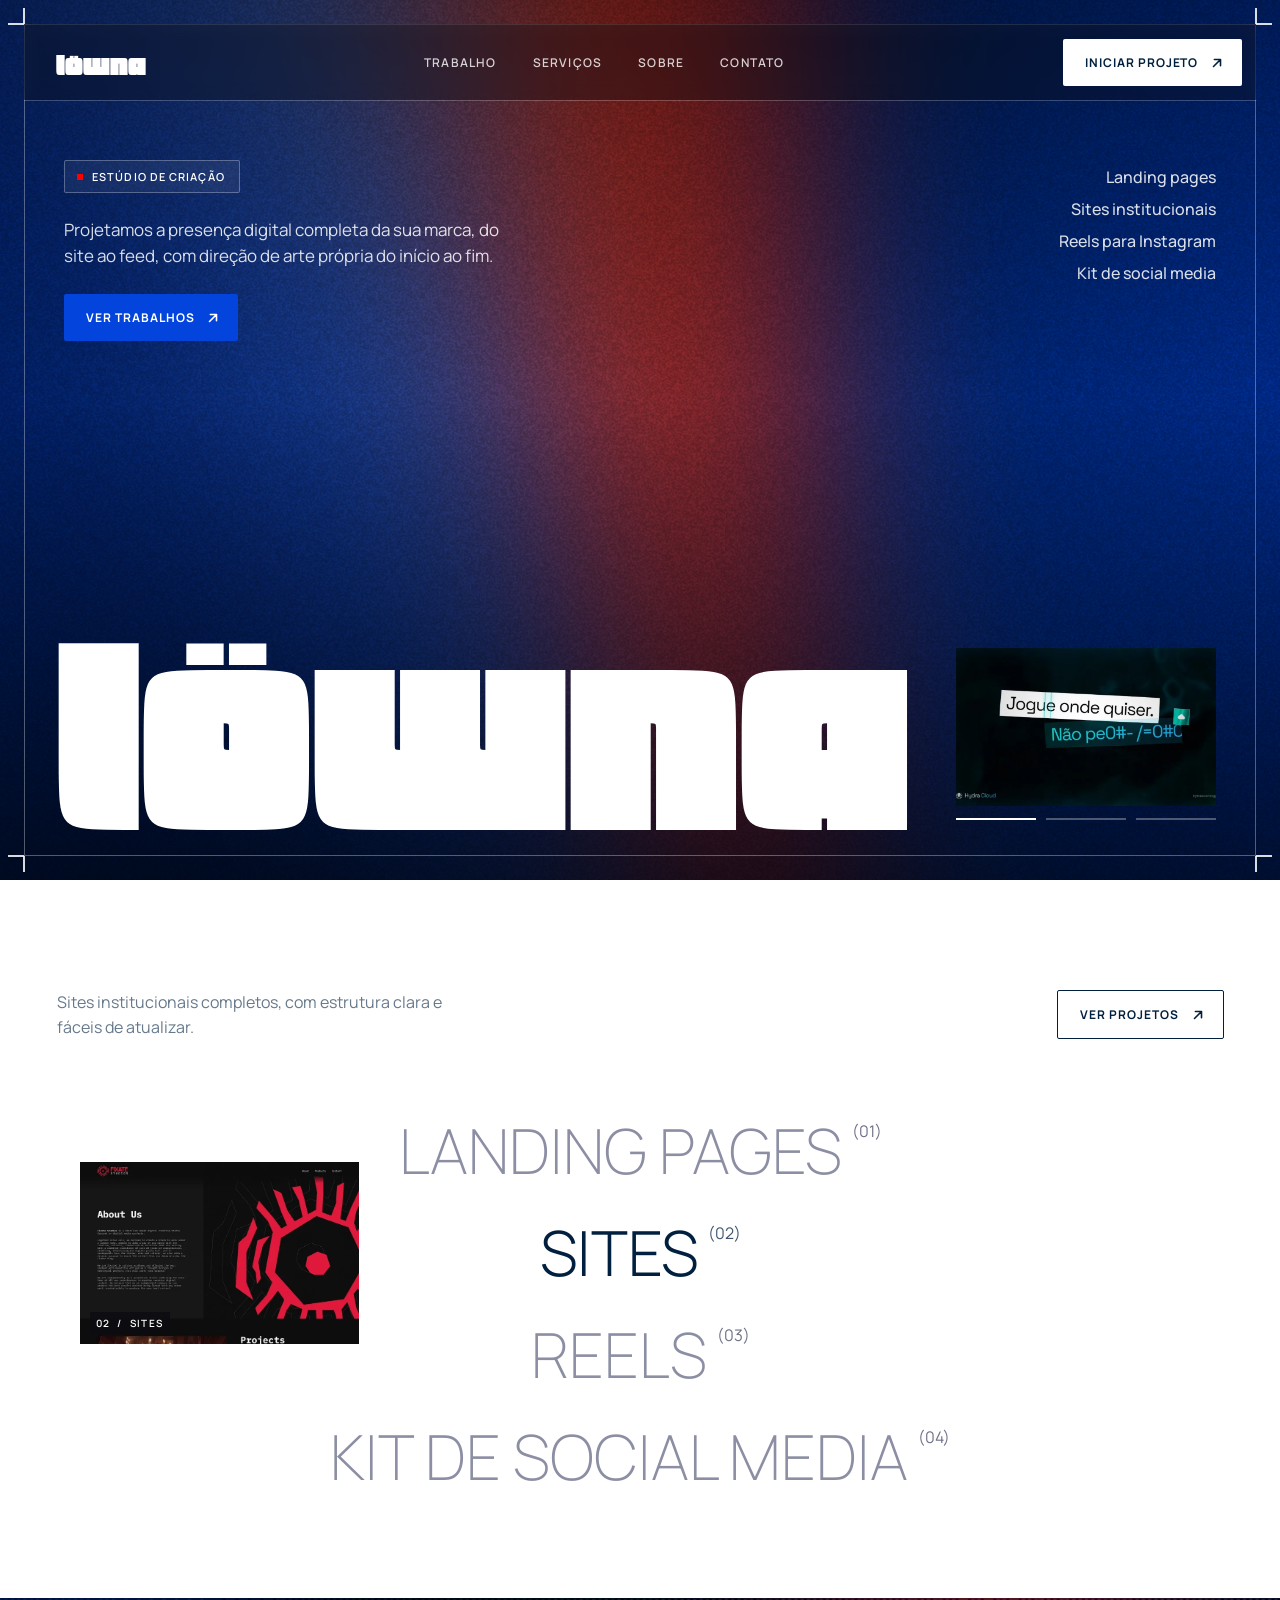
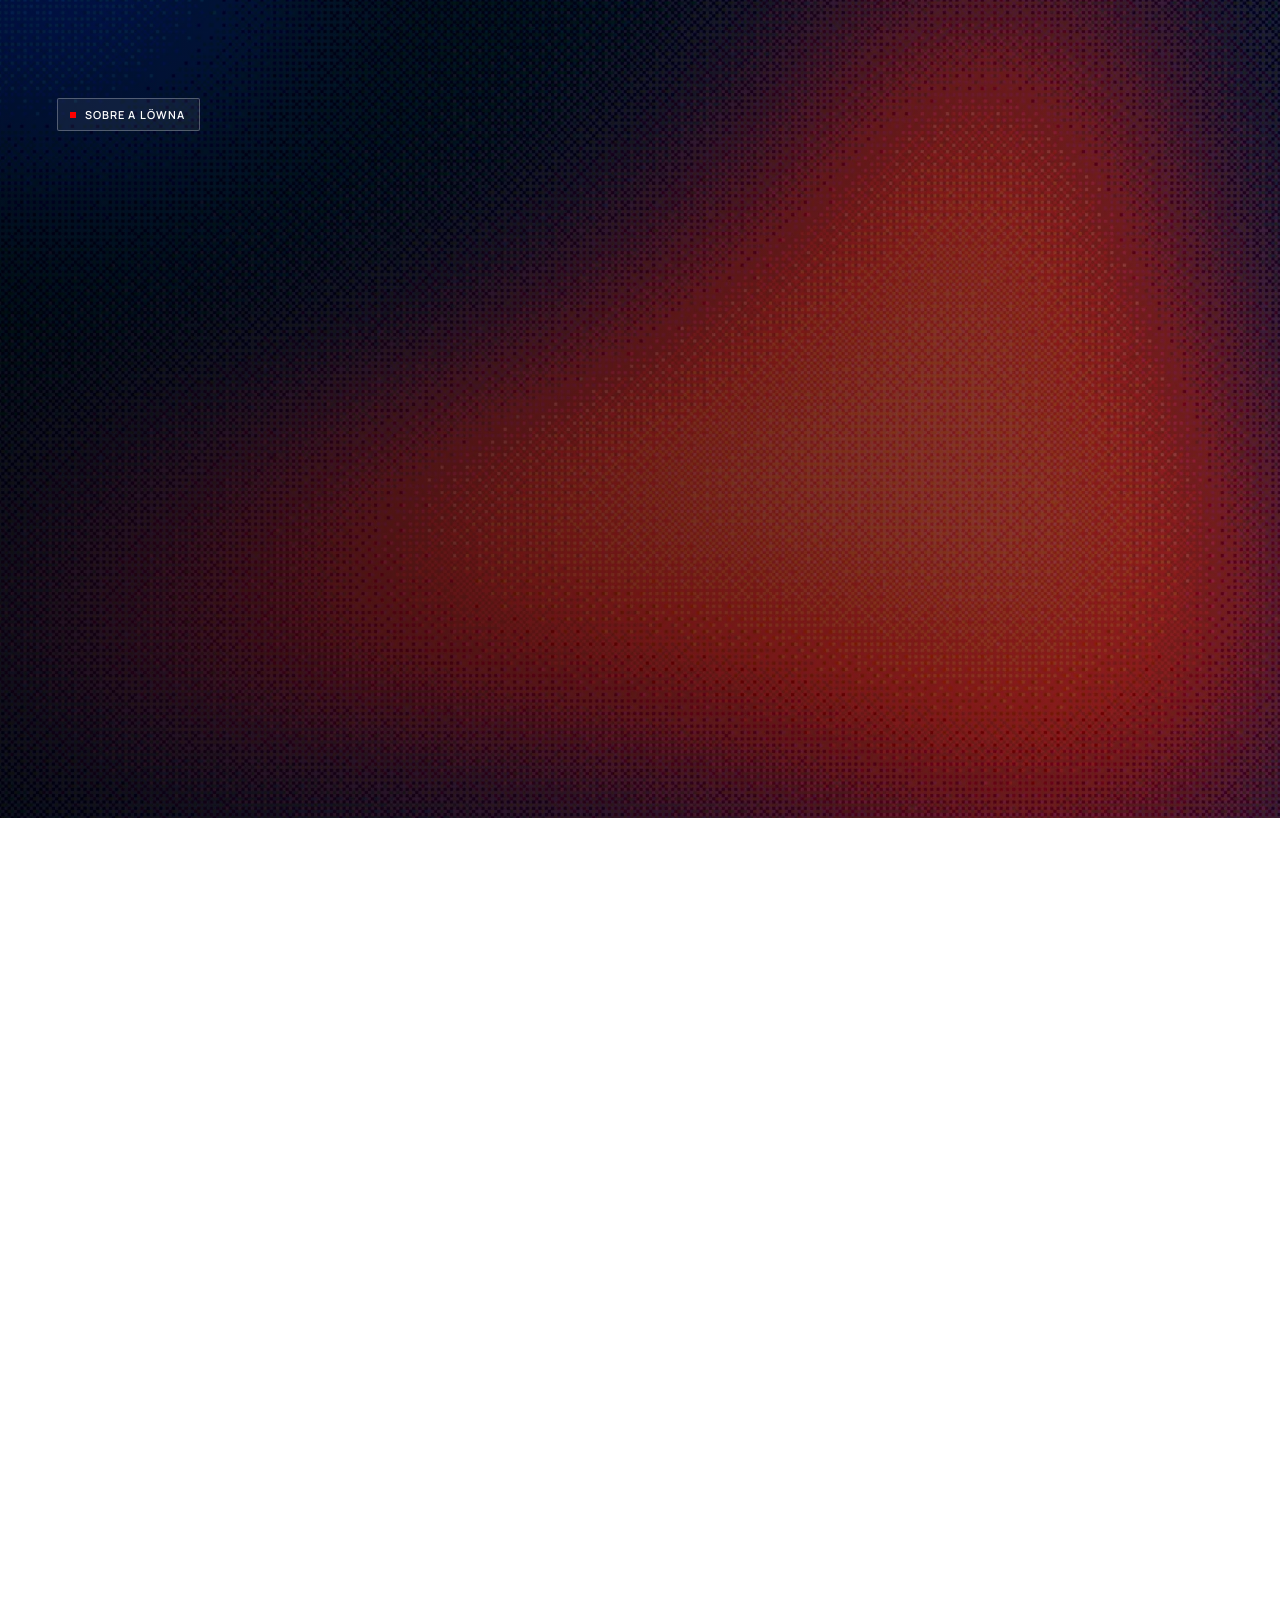
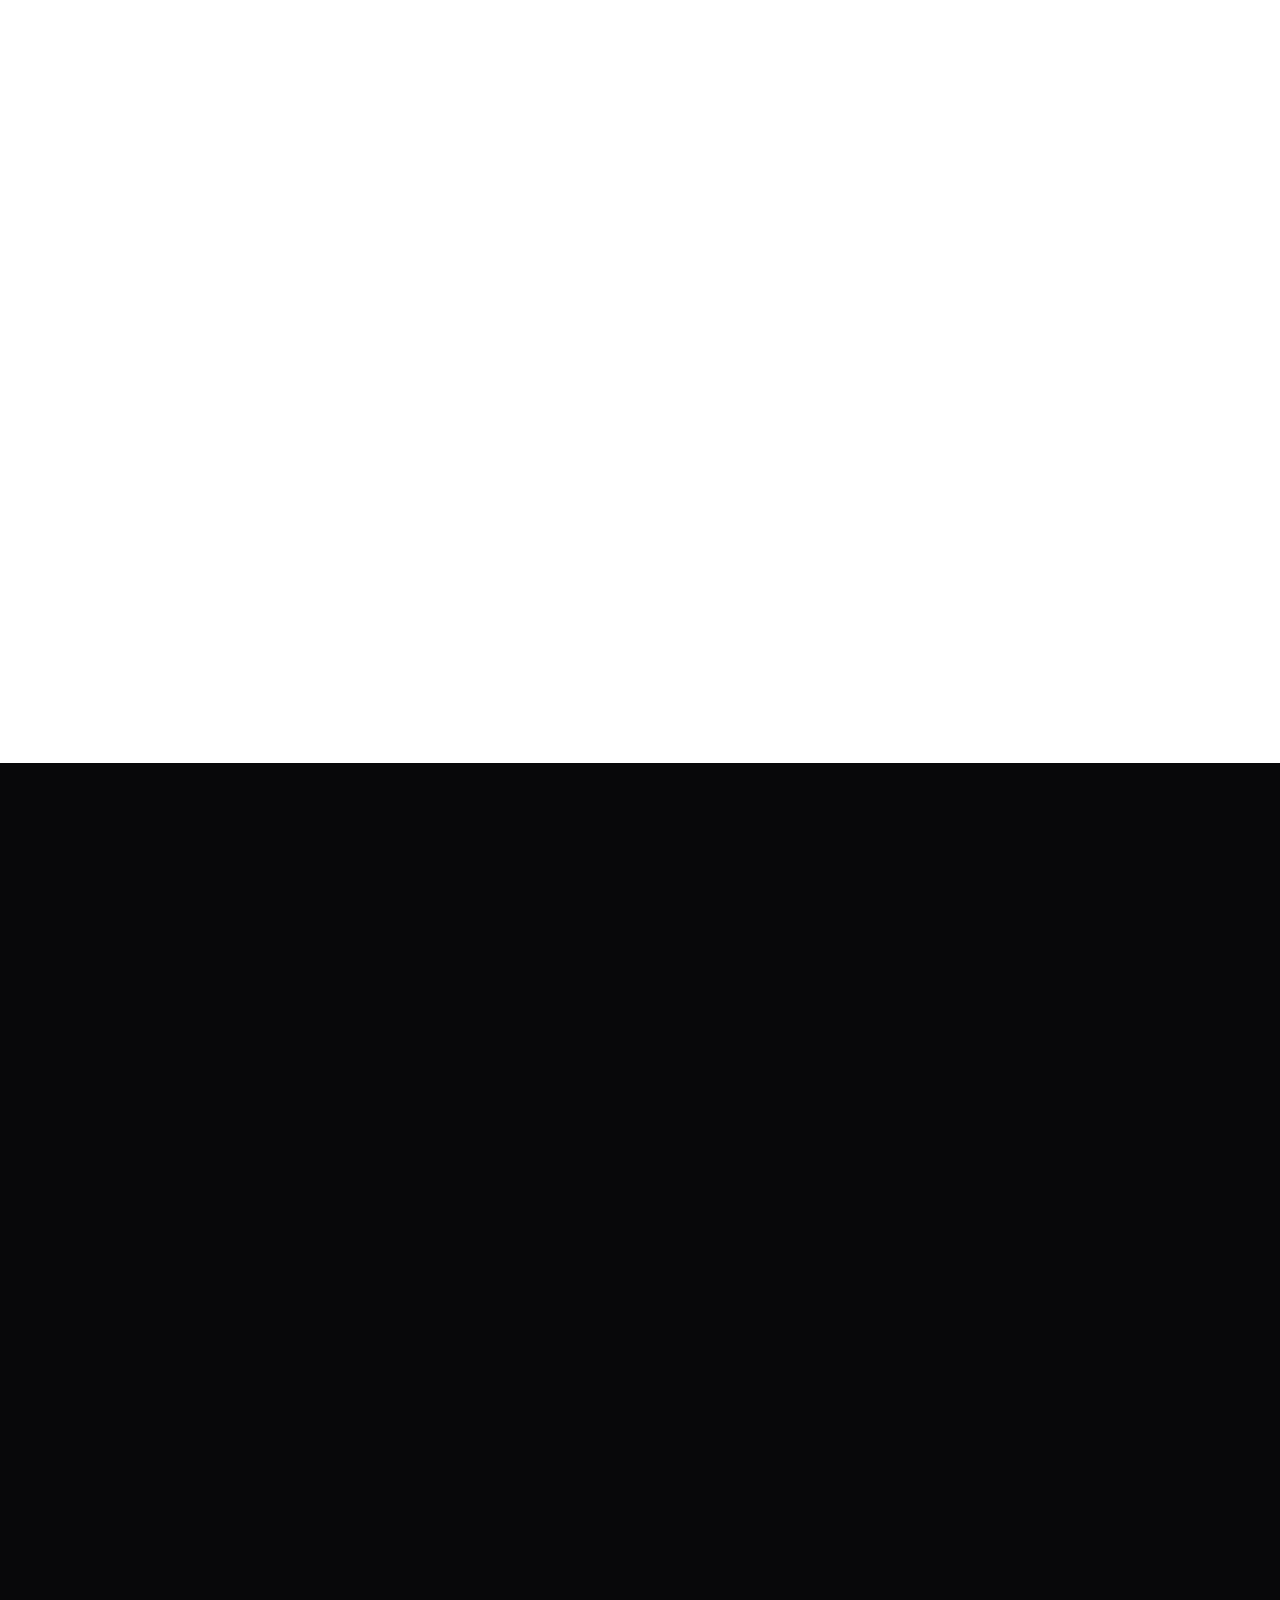
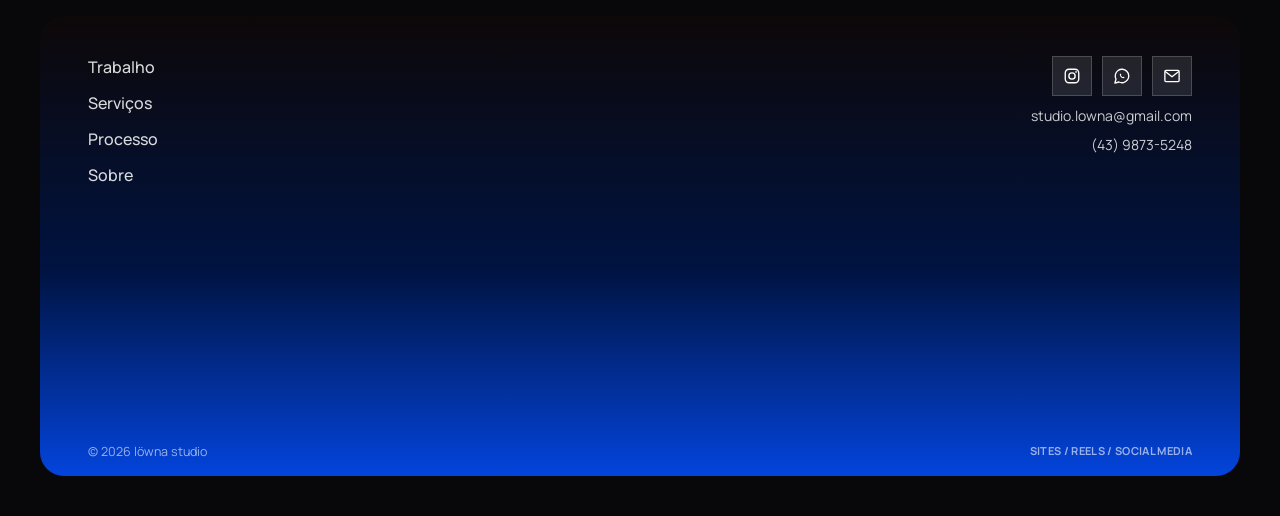
==== commit 2ecc913b: "Card do portfólio na home com o vídeo do tour desktop Co-Authored-By: Claude Opus 5.5 <noreply@anthr" ====
--- a/index.html
+++ b/index.html
@@ -251,10 +251,10 @@
       </div>
 
       <div class="work__row">
-        <article class="card card--case" data-reveal style="--r:.695">
+        <article class="card card--case" data-reveal style="--r:1.6">
           <a class="card__link" href="projetos/gabriel-filemon/">
             <div class="card__media card__media--dark">
-              <video src="assets/cases/gabriel-filemon/video/gf-card.mp4" poster="assets/cases/gabriel-filemon/video/gf-card.jpg" muted loop playsinline preload="none" data-autoplay width="540" height="778" aria-label="Landing page de Direito Médico: entrada da hero e rolagem pelas seções"><track kind="captions" src="assets/portfolio/sem-audio.vtt" srclang="pt" label="Sem áudio"></video>
+              <video src="assets/cases/gabriel-filemon/video/gf-tour.mp4" poster="assets/cases/gabriel-filemon/video/gf-tour.webp" muted loop playsinline preload="none" data-autoplay width="1280" height="800" aria-label="Landing page de Direito Médico no desktop: entrada da hero e rolagem pelas seções"><track kind="captions" src="assets/portfolio/sem-audio.vtt" srclang="pt" label="Sem áudio"></video>
               <span class="card__badge">VER PROJETO <img src="assets/arrow-white.svg" alt="" width="12" height="12"></span>
             </div>
             <div class="card__caption"><h3>Landing page</h3><span>DIREITO MÉDICO</span></div>
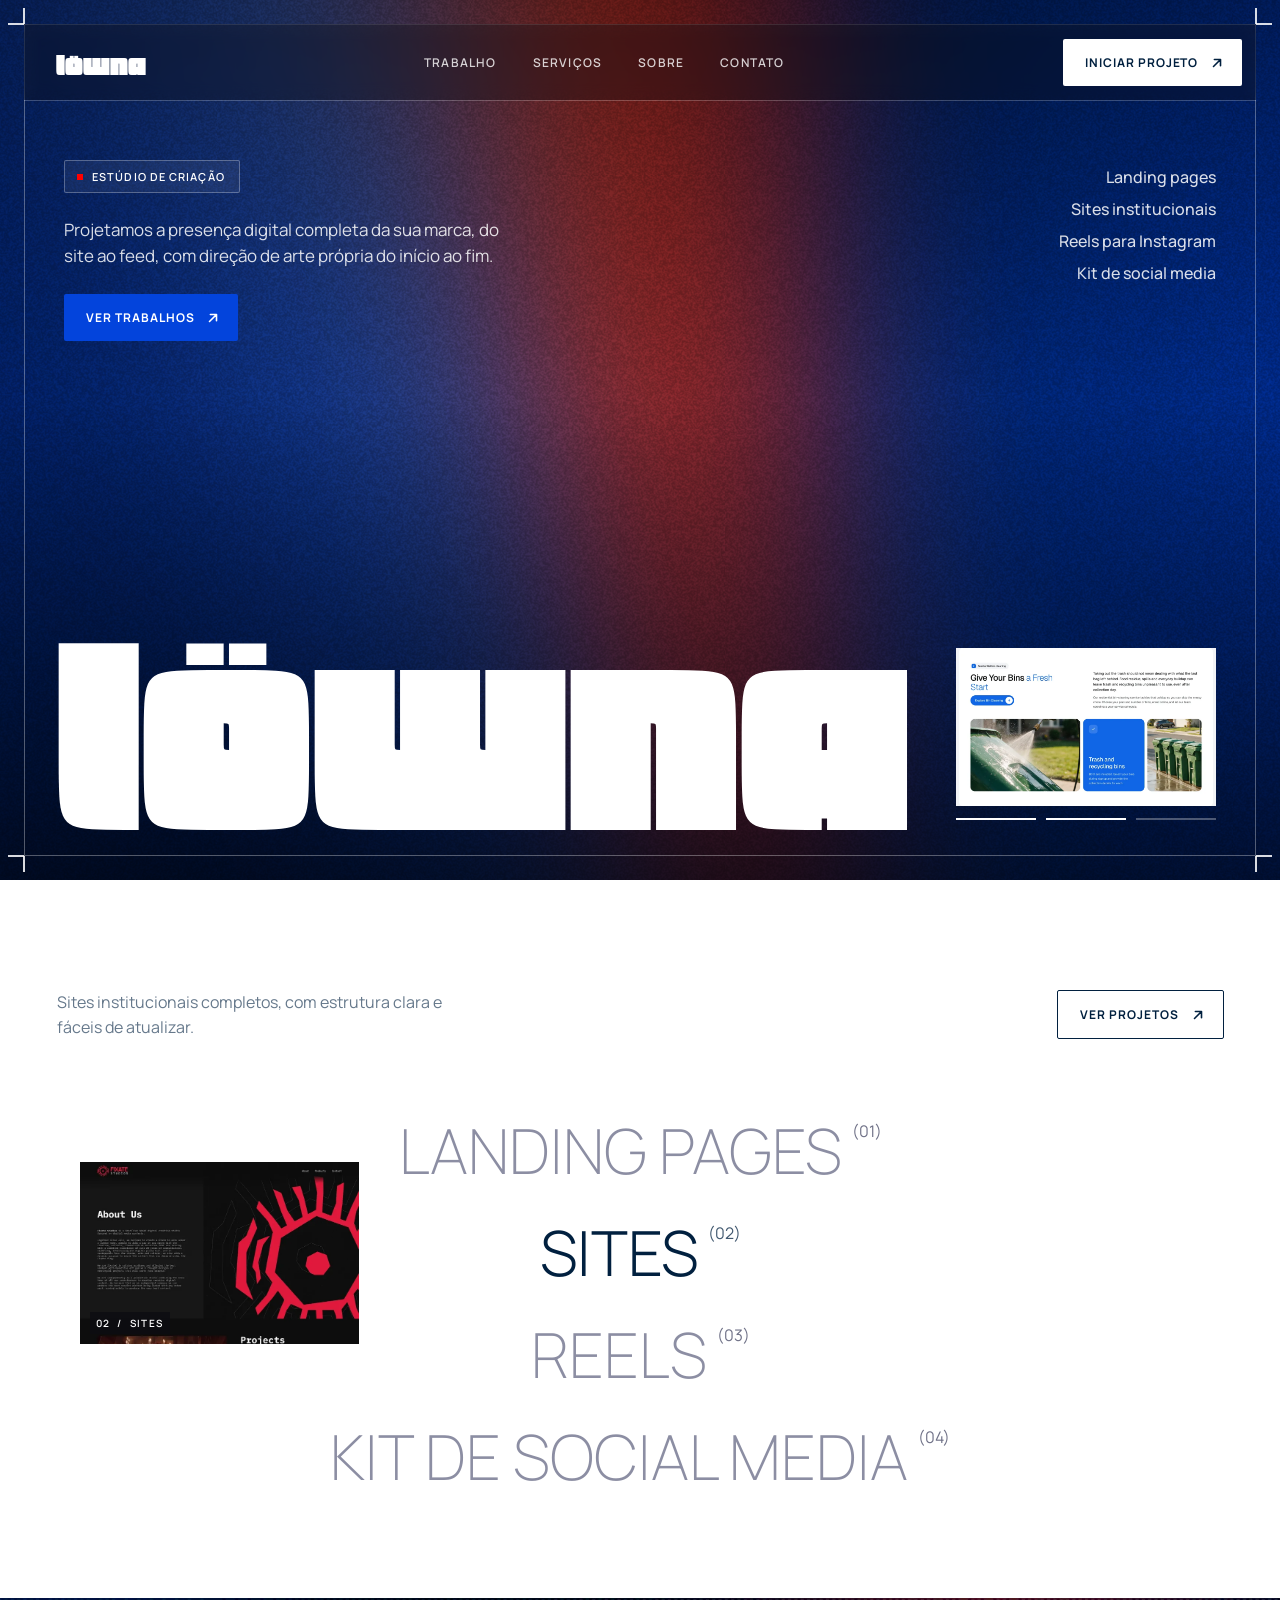
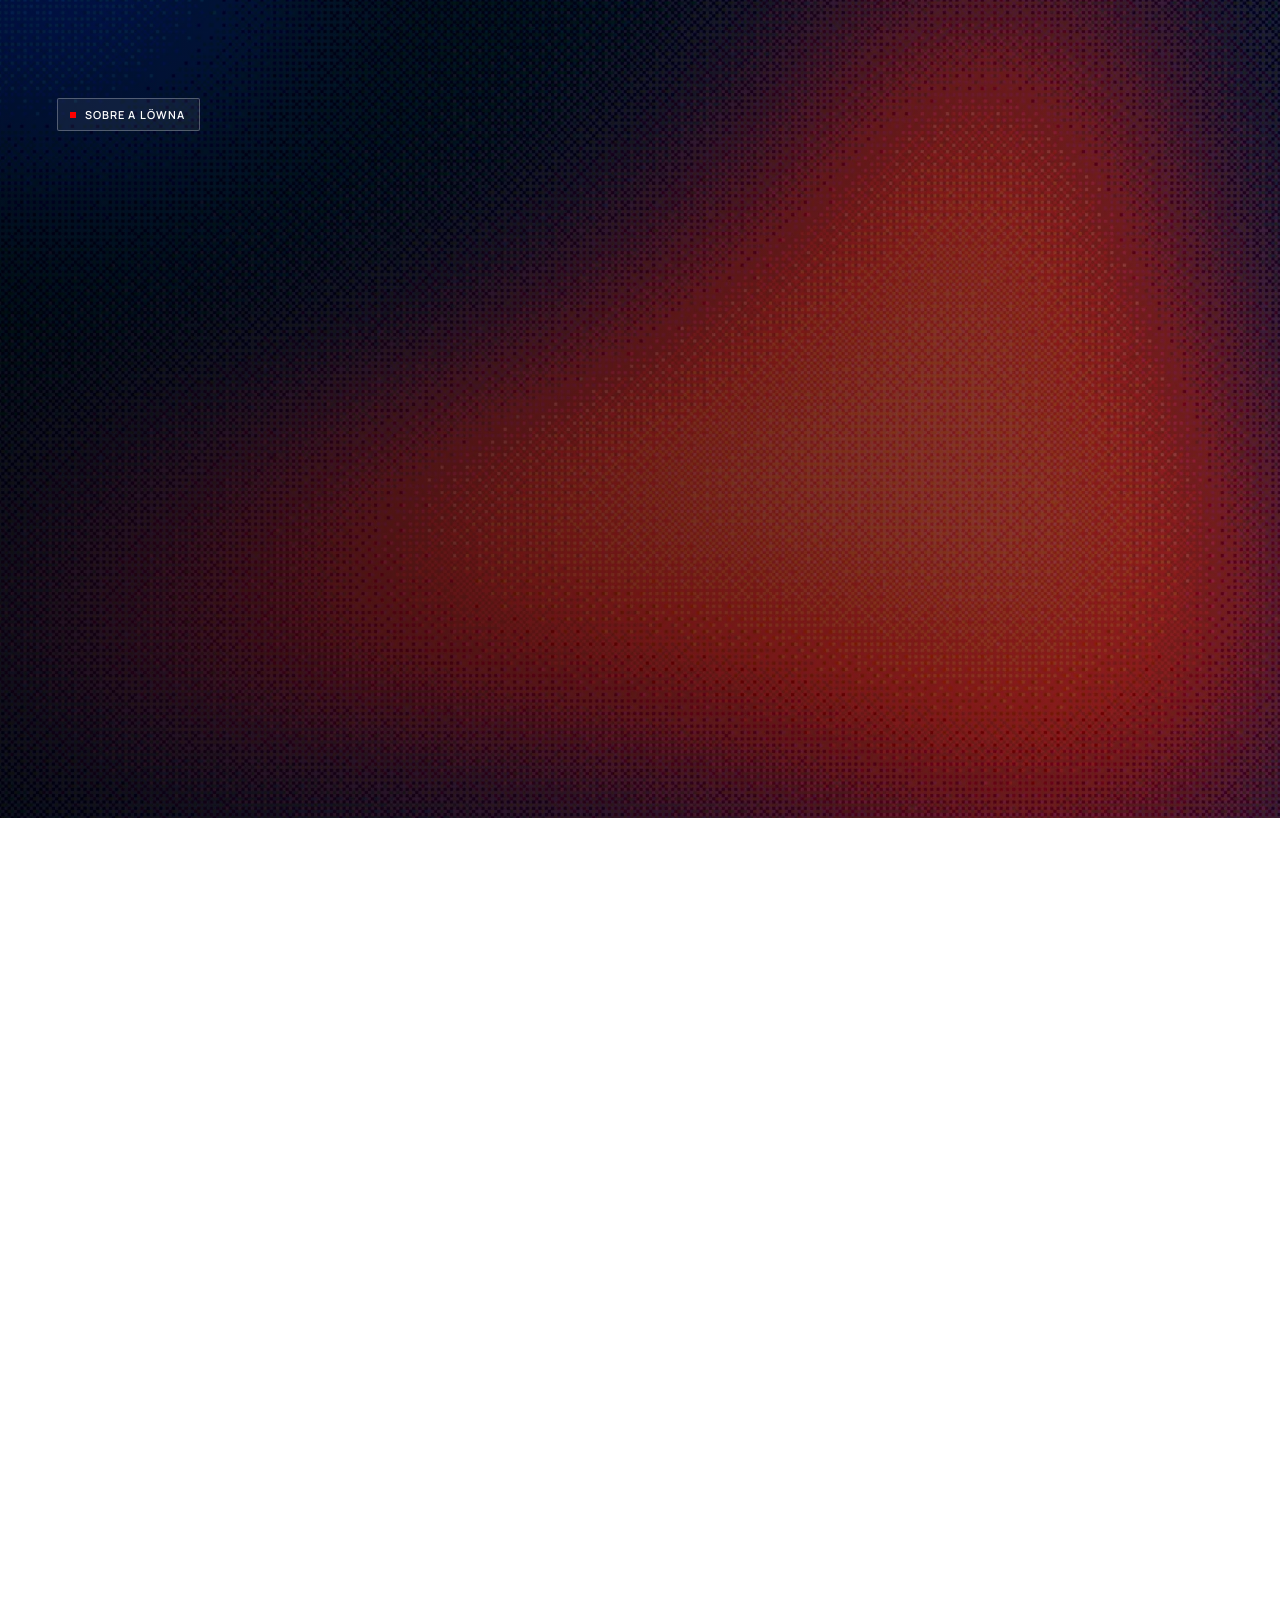
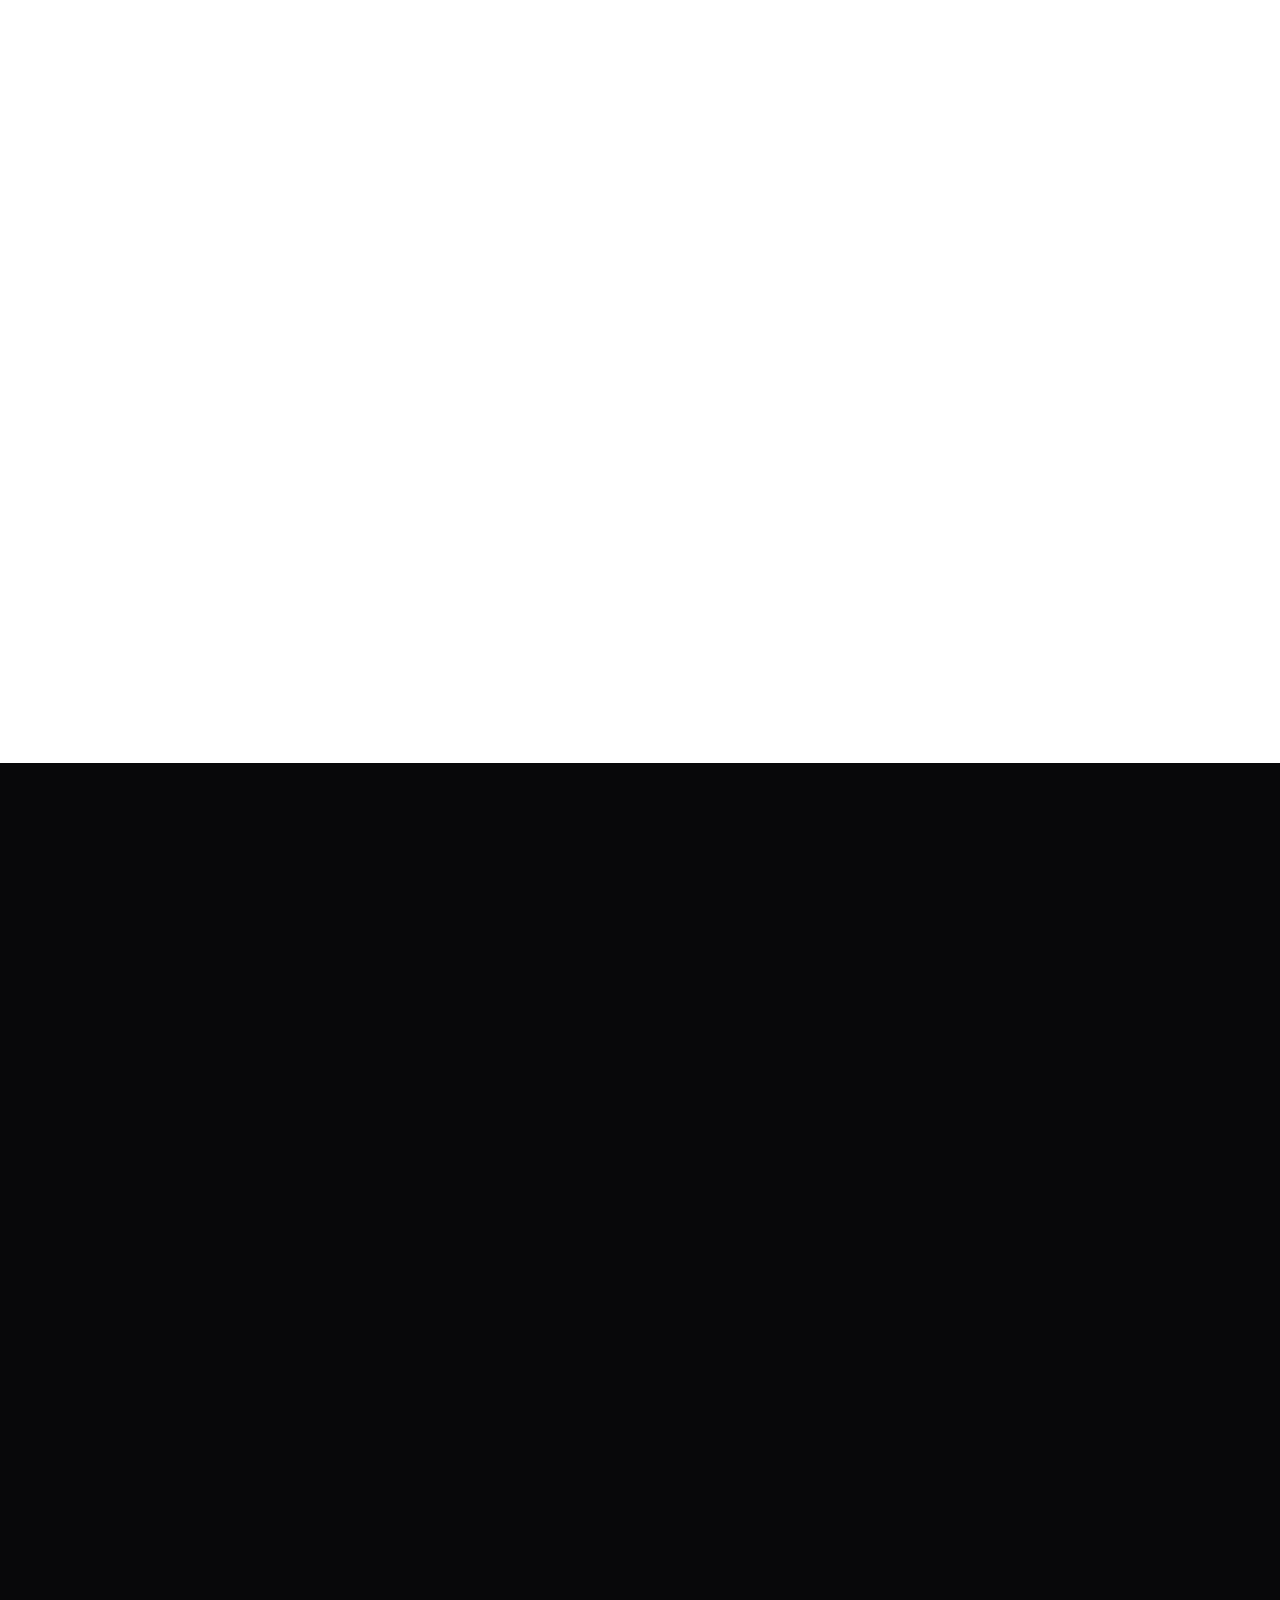
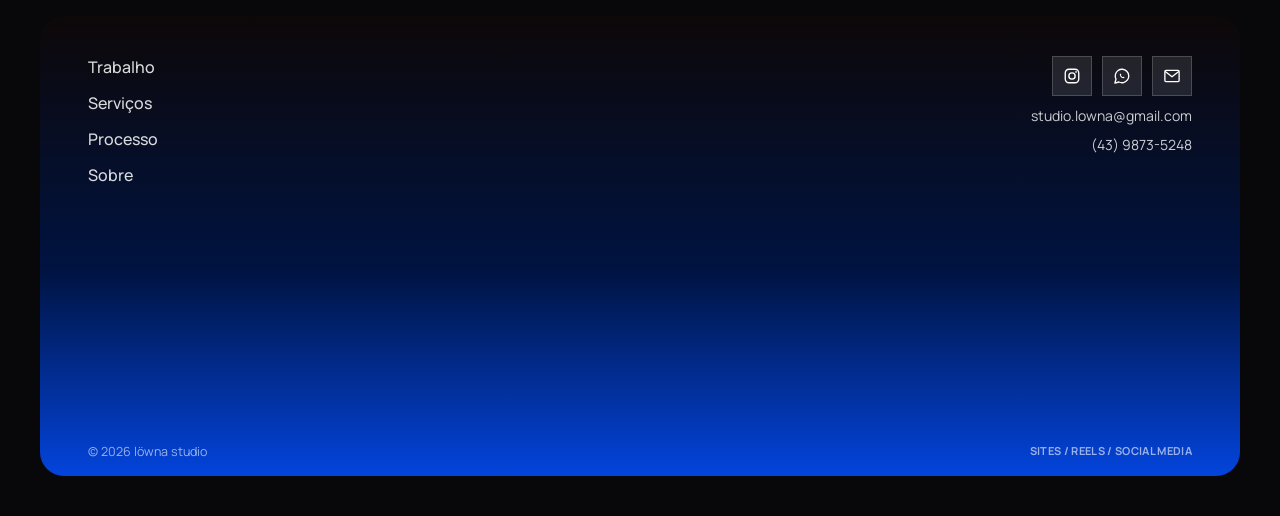
==== commit d3d1ca19: "Mobile mais leve: vídeos recomprimidos no tamanho de exibição, versão pequena do tour no celular, se" ====
--- a/index.html
+++ b/index.html
@@ -254,7 +254,7 @@
         <article class="card card--case" data-reveal style="--r:1.6">
           <a class="card__link" href="projetos/gabriel-filemon/">
             <div class="card__media card__media--dark">
-              <video src="assets/cases/gabriel-filemon/video/gf-tour.mp4" poster="assets/cases/gabriel-filemon/video/gf-tour.webp" muted loop playsinline preload="none" data-autoplay width="1280" height="800" aria-label="Landing page de Direito Médico no desktop: entrada da hero e rolagem pelas seções"><track kind="captions" src="assets/portfolio/sem-audio.vtt" srclang="pt" label="Sem áudio"></video>
+              <video src="assets/cases/gabriel-filemon/video/gf-tour-sm.mp4" poster="assets/cases/gabriel-filemon/video/gf-tour.webp" muted loop playsinline preload="none" data-autoplay width="1280" height="800" aria-label="Landing page de Direito Médico no desktop: entrada da hero e rolagem pelas seções"><track kind="captions" src="assets/portfolio/sem-audio.vtt" srclang="pt" label="Sem áudio"></video>
               <span class="card__badge">VER PROJETO <img src="assets/arrow-white.svg" alt="" width="12" height="12"></span>
             </div>
             <div class="card__caption"><h3>Landing page</h3><span>DIREITO MÉDICO</span></div>
--- a/css/style.css
+++ b/css/style.css
@@ -777,3 +777,9 @@
     opacity: 1 !important; transform: none !important; clip-path: none !important;
   }
 }
+
+/* Celular: o desfoque de fundo (backdrop-filter) é refeito a cada quadro da rolagem e trava em aparelhos mais simples */
+@media (max-width: 860px) {
+  * { -webkit-backdrop-filter: none !important; backdrop-filter: none !important; }
+  .nav { background: rgba(10, 10, 14, .82); }
+}
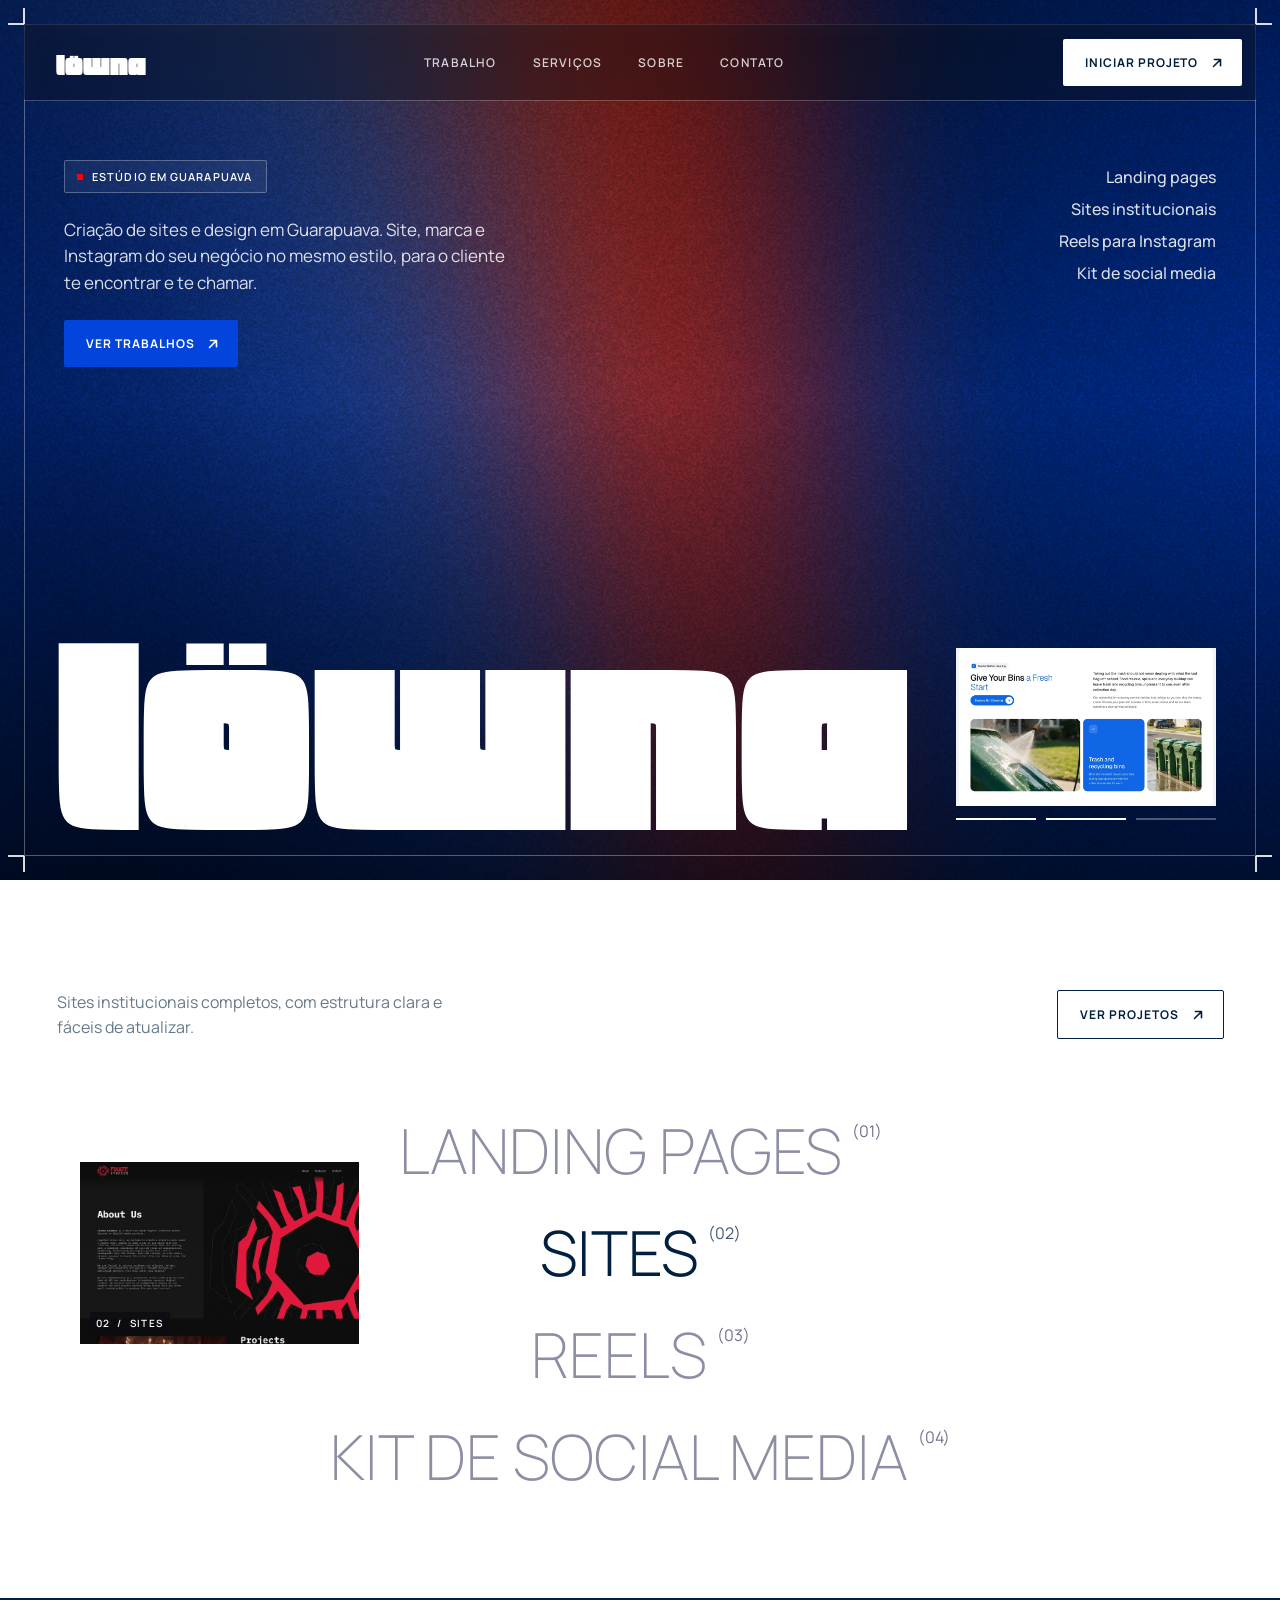
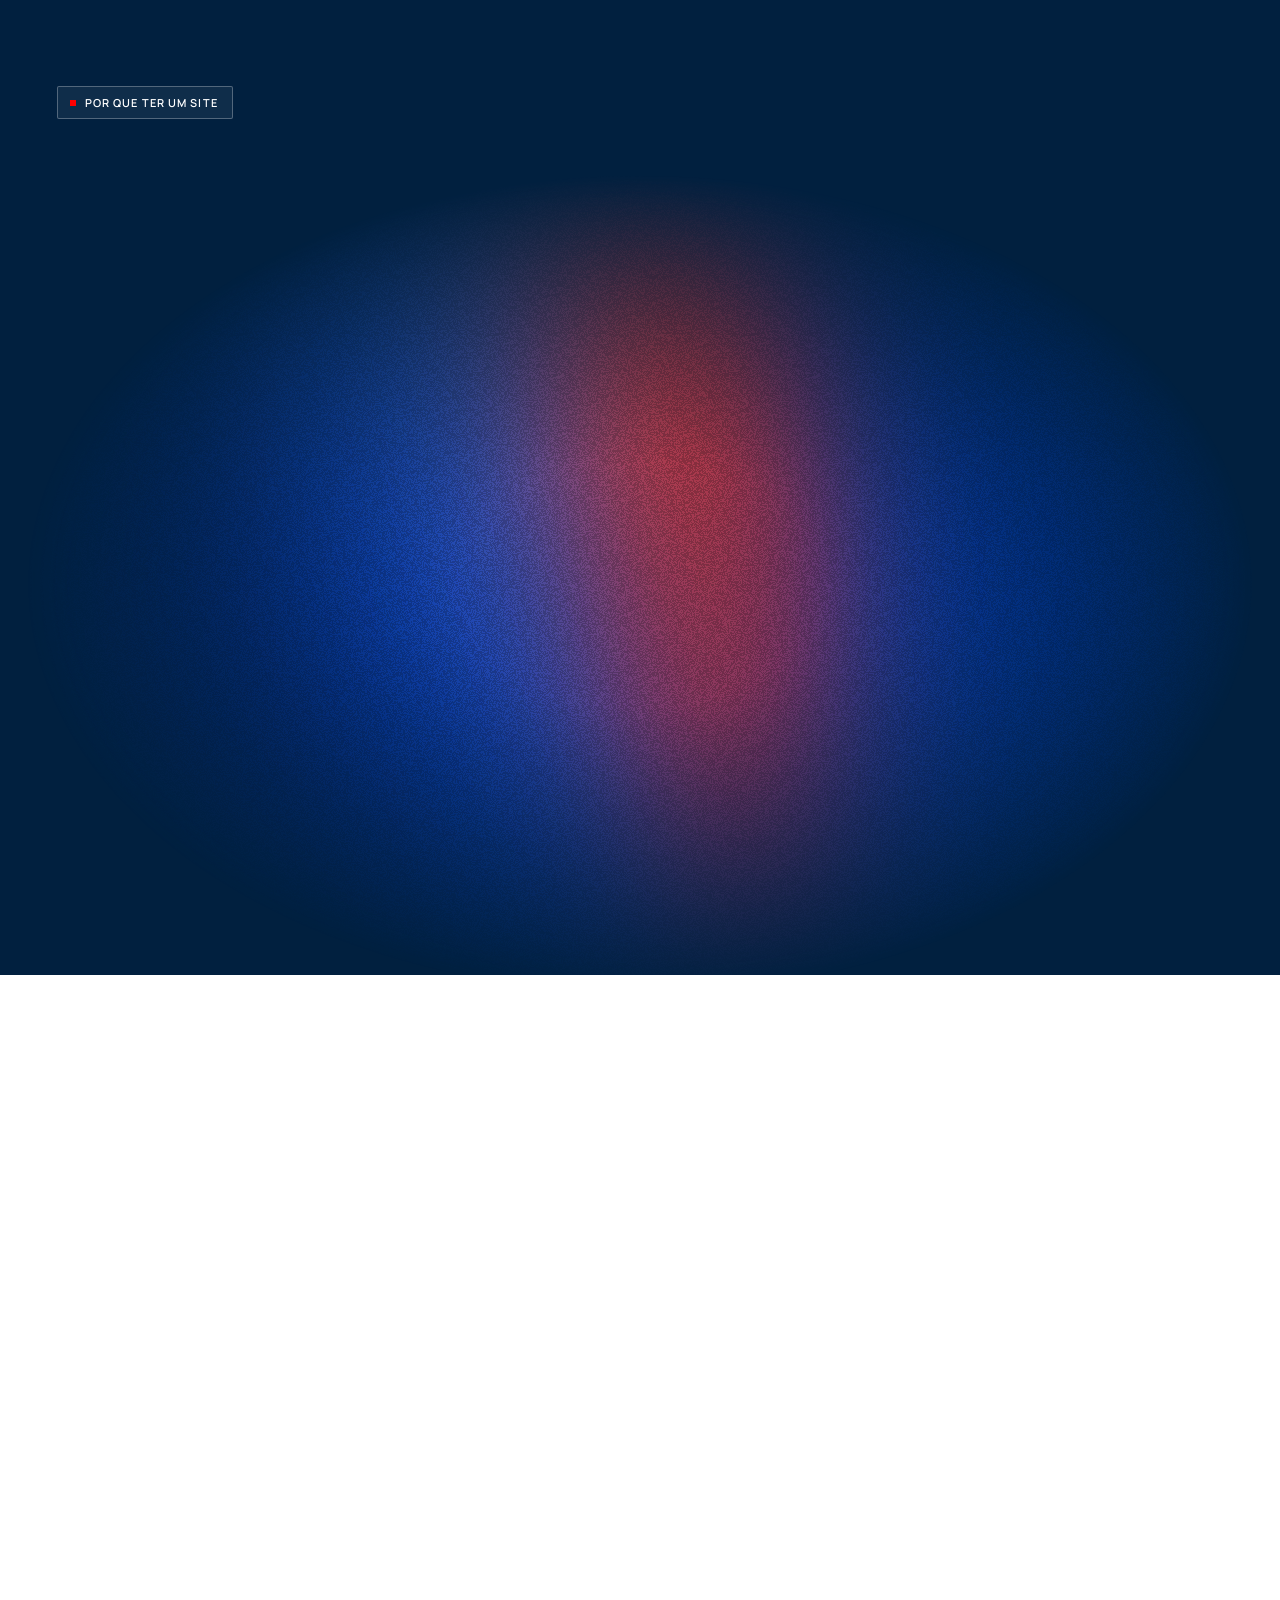
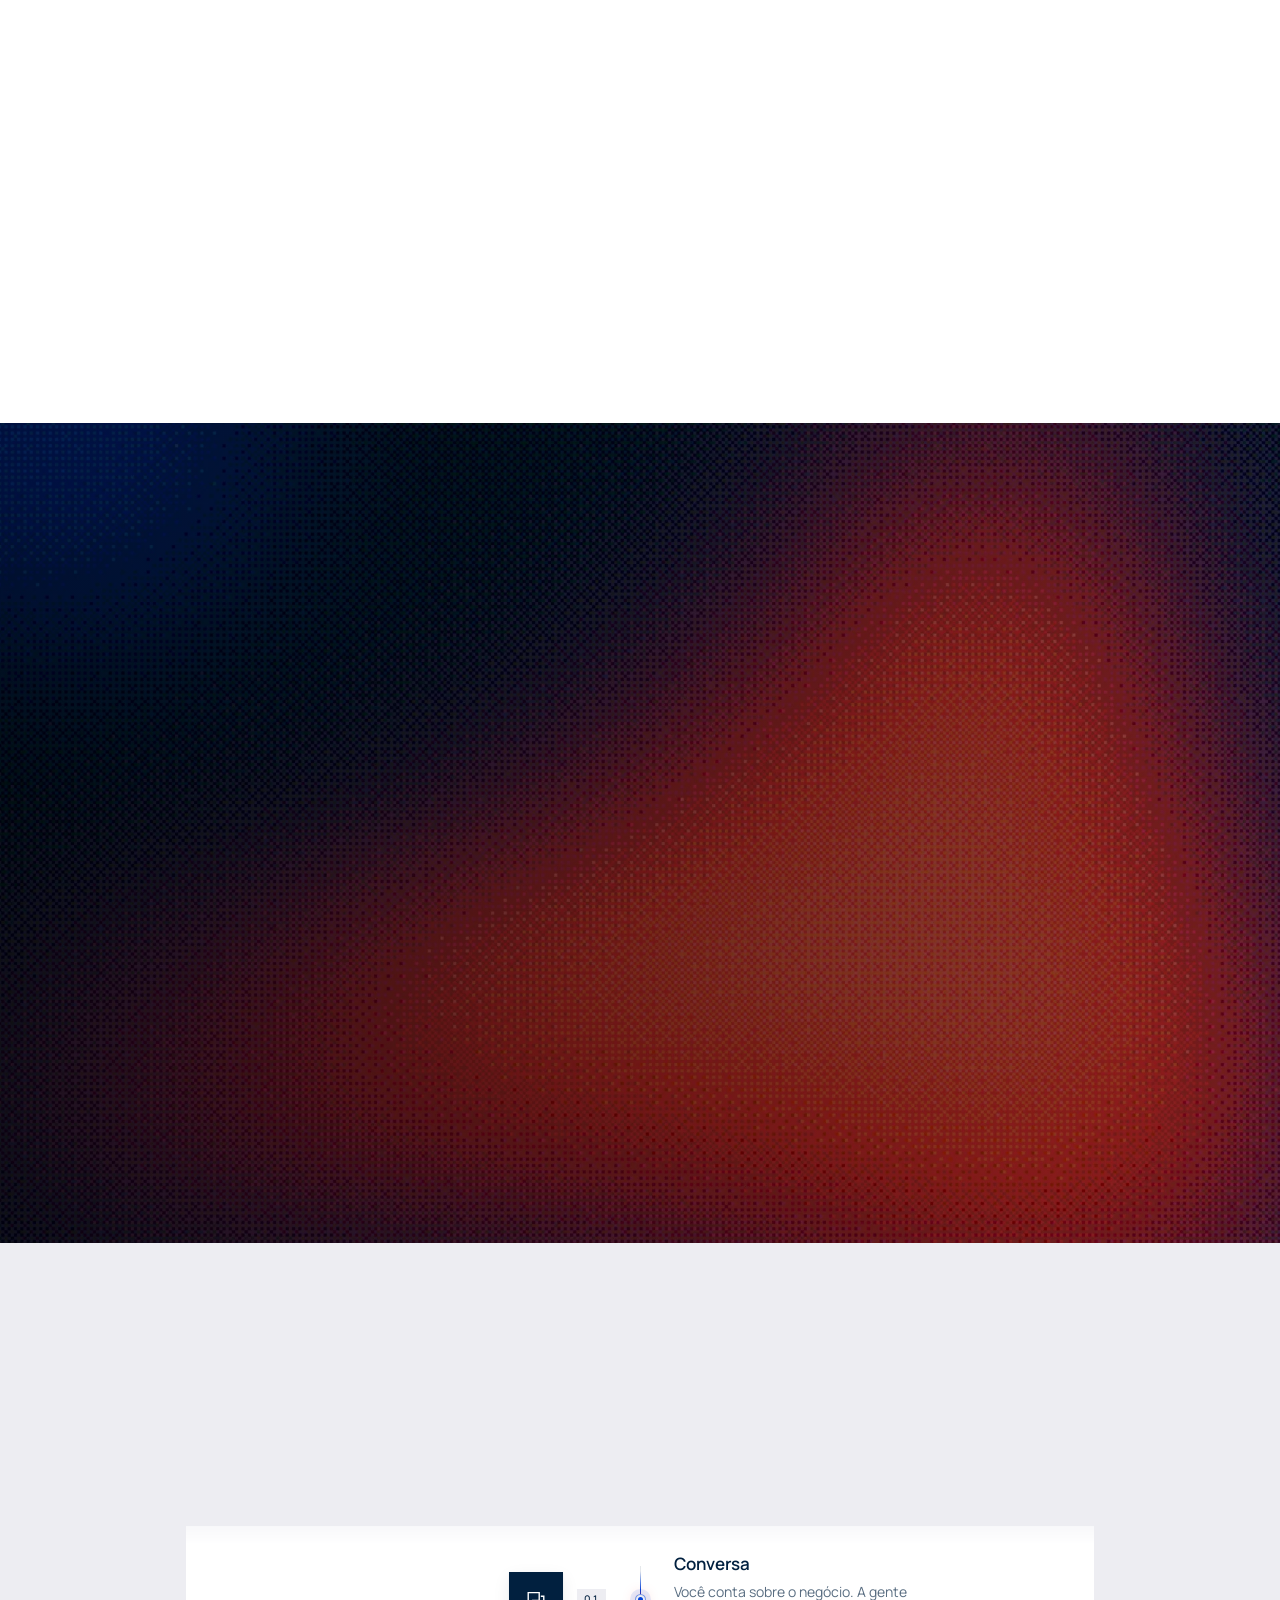
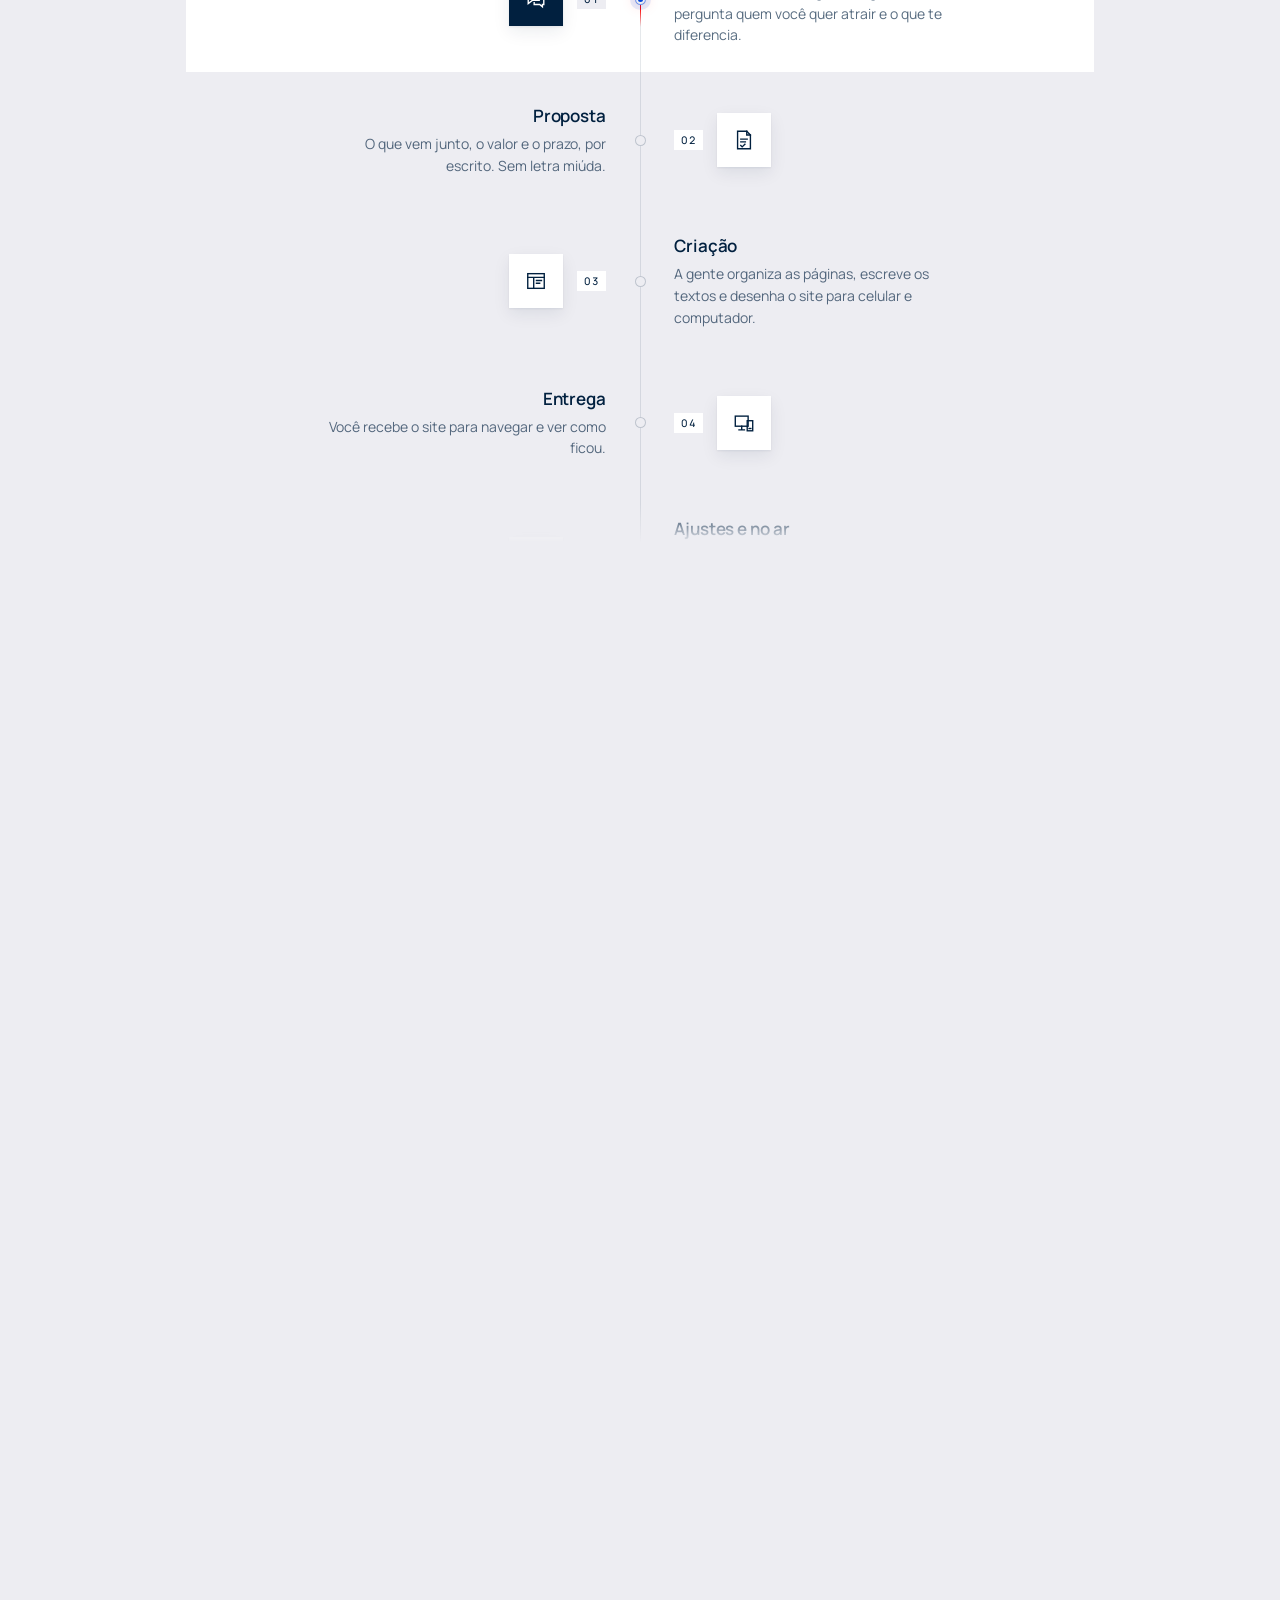
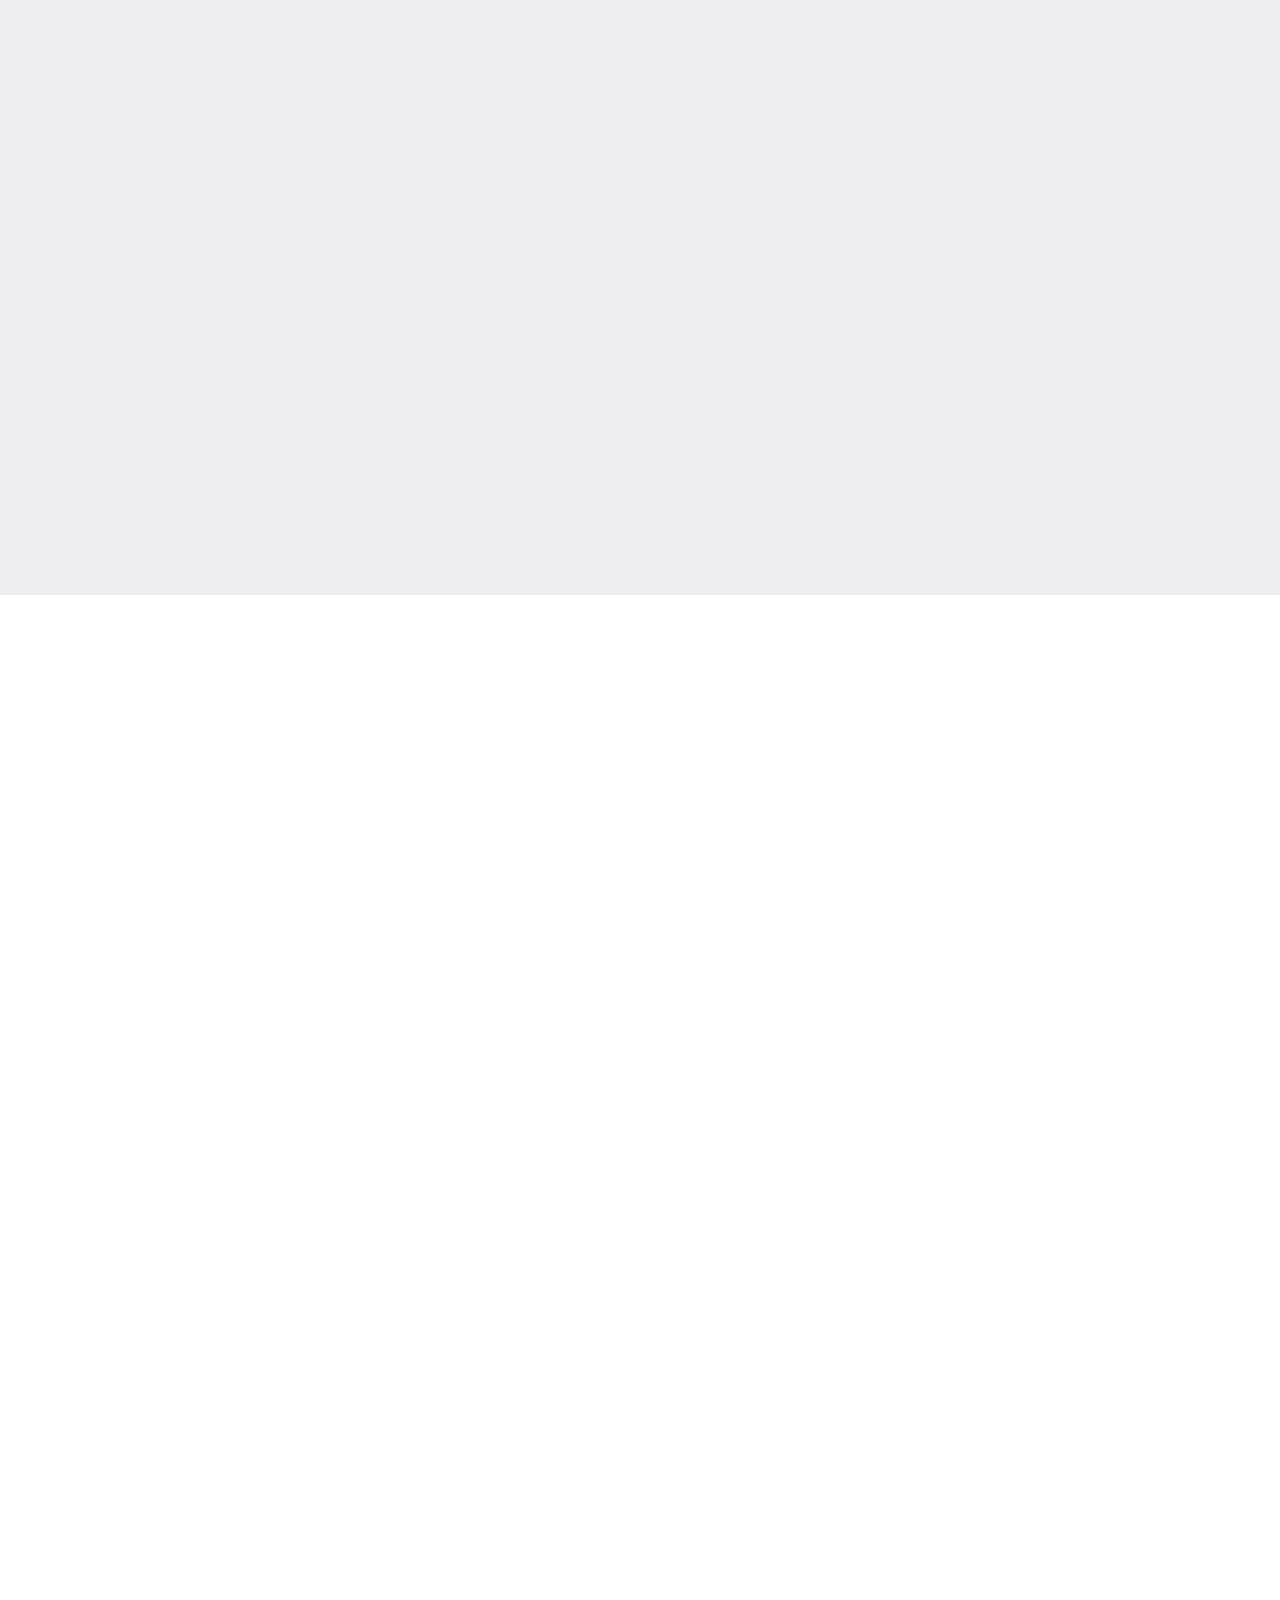
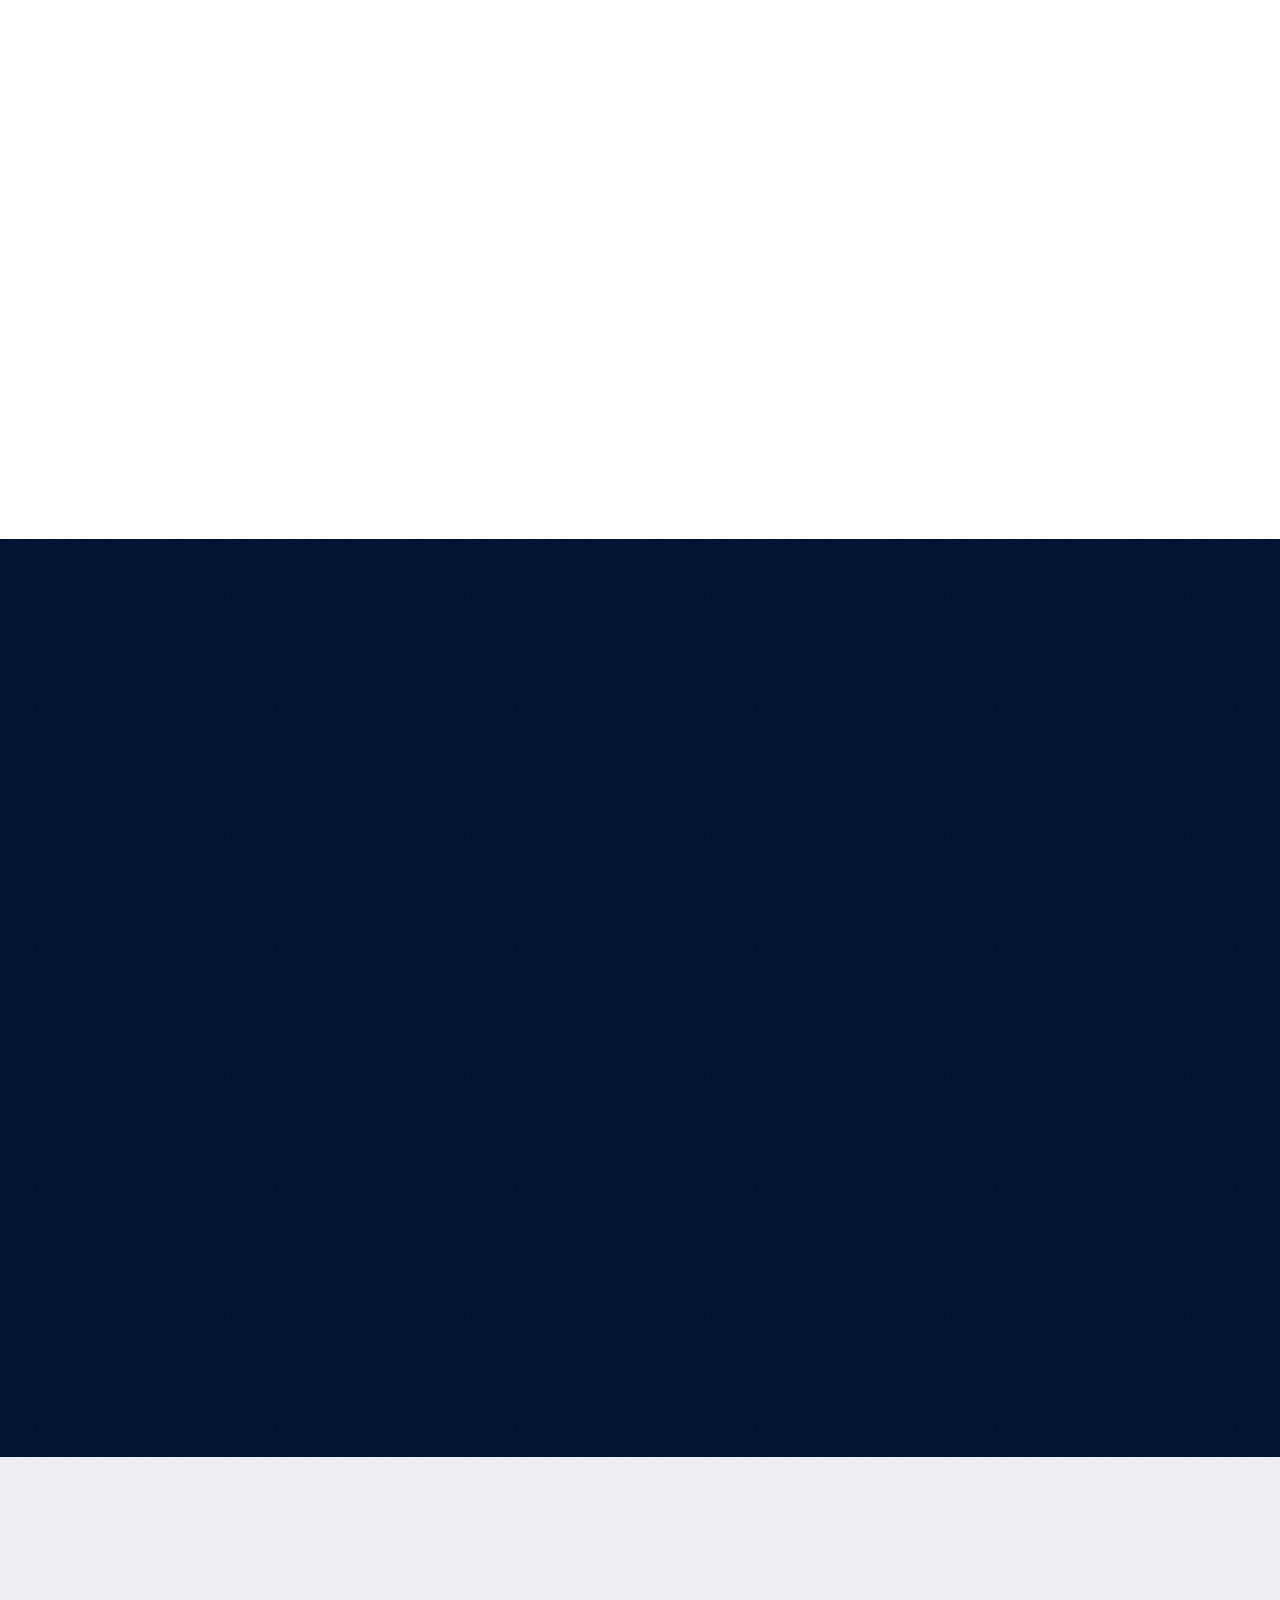
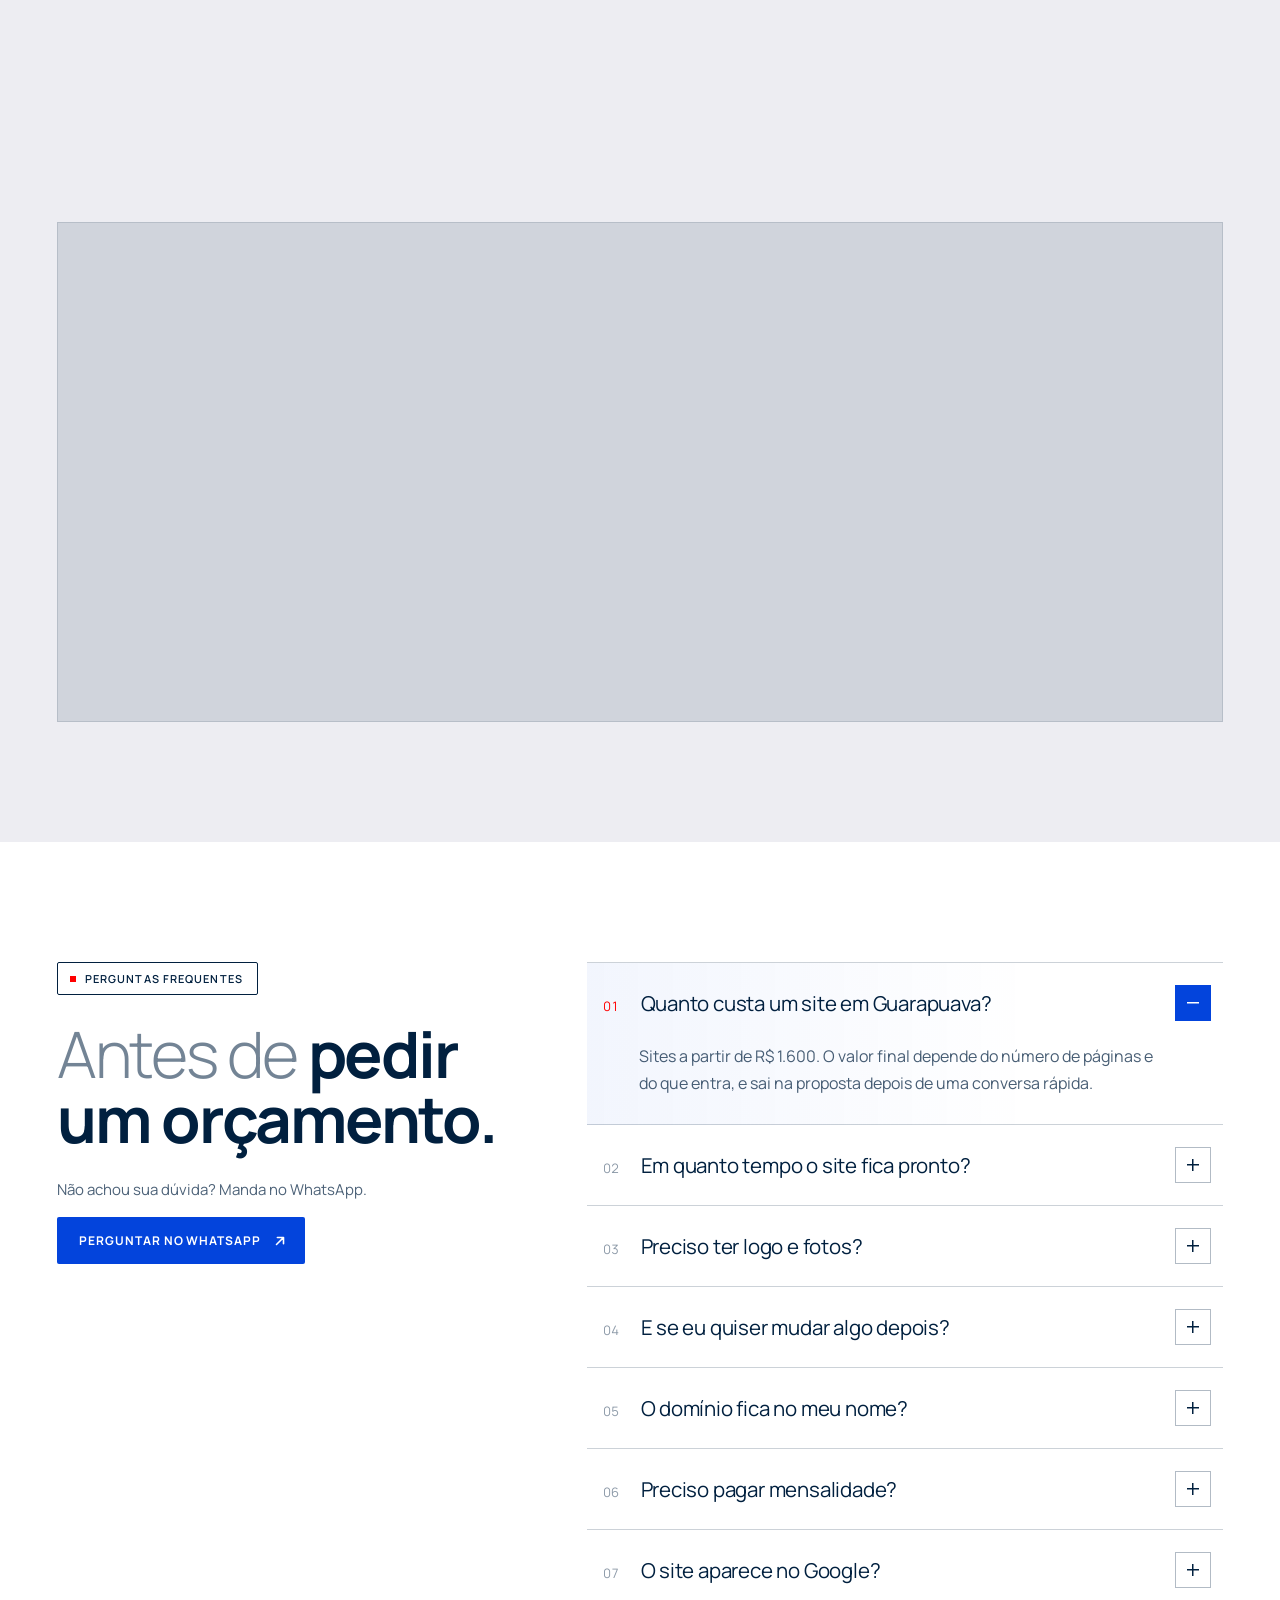
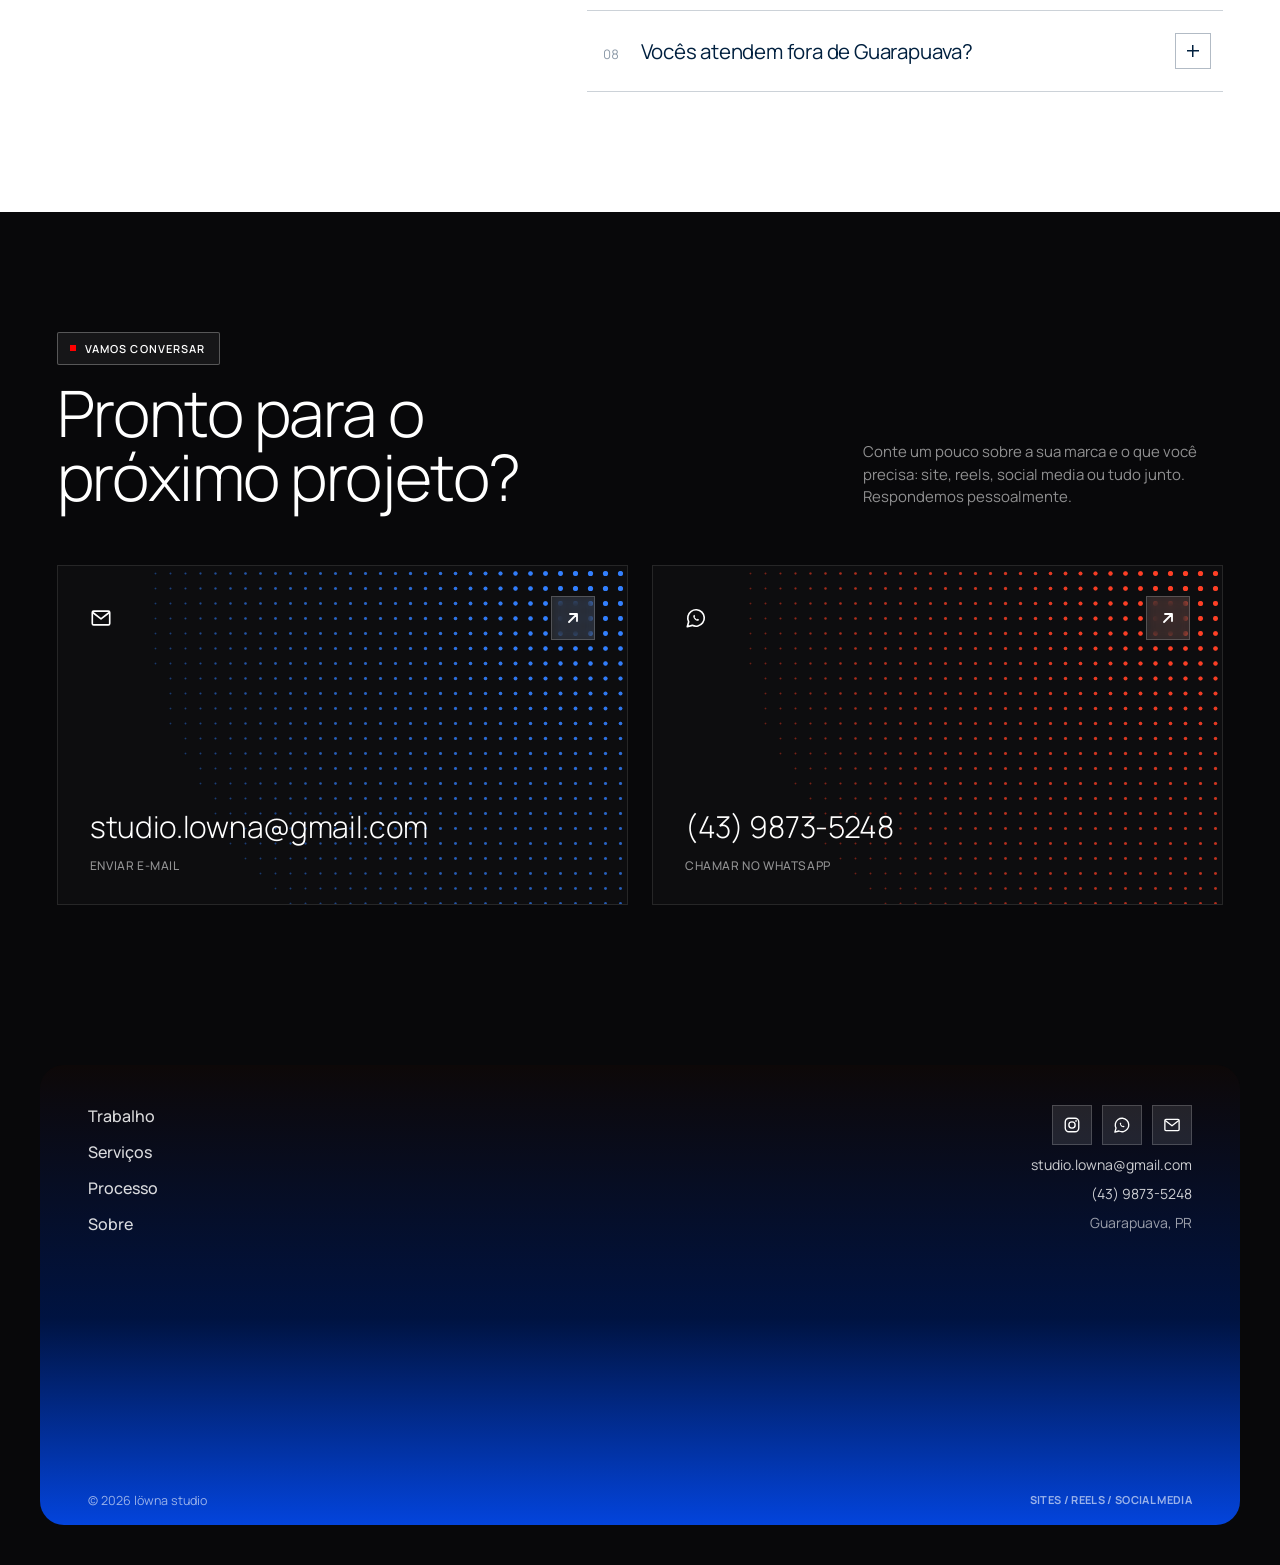
==== commit 645d39ec: "Home com seções novas focadas em SEO e em explicar o trabalho - Por que ter um site, Qual você preci" ====
--- a/index.html
+++ b/index.html
@@ -3,9 +3,9 @@
 <head>
   <meta charset="utf-8">
   <meta name="viewport" content="width=device-width, initial-scale=1">
-  <title>Löwna Studio</title>
+  <title>Criação de Sites em Guarapuava | Löwna Studio</title>
 <script>if('scrollRestoration' in history)history.scrollRestoration='manual';window.addEventListener('beforeunload',function(){window.scrollTo(0,0)});if(location.hash){history.replaceState(null,'',location.pathname+location.search)}window.scrollTo(0,0);</script>
-  <meta name="description" content="Löwna Studio, estúdio de criação: sites, landing pages, reels para Instagram e kits de social media com direção de arte própria do início ao fim.">
+  <meta name="description" content="Criação de sites, landing pages e identidade visual em Guarapuava e região. Sites a partir de R$ 1.600, com 60 dias de ajustes e atendimento para todo o Brasil.">
   <link rel="canonical" href="https://www.lowna.com.br/">
   <meta name="robots" content="index, follow">
   <meta name="theme-color" content="#01203F">
@@ -13,14 +13,14 @@
   <meta property="og:locale" content="pt_BR">
   <meta property="og:site_name" content="Löwna Studio">
   <meta property="og:url" content="https://www.lowna.com.br/">
-  <meta property="og:title" content="Löwna Studio">
+  <meta property="og:title" content="Criação de Sites em Guarapuava | Löwna Studio">
   <meta property="og:description" content="Estúdio de criação: sites, landing pages, reels para Instagram e kits de social media com direção de arte própria.">
   <meta property="og:image" content="https://www.lowna.com.br/assets/img/og-lowna.jpg">
   <meta property="og:image:width" content="1200">
   <meta property="og:image:height" content="630">
   <meta property="og:image:alt" content="löwna, estúdio de criação: sites, reels e social media">
   <meta name="twitter:card" content="summary_large_image">
-  <meta name="twitter:title" content="Löwna Studio">
+  <meta name="twitter:title" content="Criação de Sites em Guarapuava | Löwna Studio">
   <meta name="twitter:description" content="Estúdio de criação: sites, landing pages, reels para Instagram e kits de social media.">
   <meta name="twitter:image" content="https://www.lowna.com.br/assets/img/og-lowna.jpg">
   <meta name="twitter:image:alt" content="löwna, estúdio de criação: sites, reels e social media">
@@ -28,21 +28,33 @@
   <script type="application/ld+json">
   {
     "@context": "https://schema.org",
-    "@type": "Organization",
+    "@type": "ProfessionalService",
+    "@id": "https://www.lowna.com.br/#negocio",
     "name": "Löwna Studio",
     "url": "https://www.lowna.com.br/",
     "logo": "https://www.lowna.com.br/assets/img/apple-touch-icon.png",
     "image": "https://www.lowna.com.br/assets/img/og-lowna.jpg",
-    "description": "Estúdio de criação: sites, landing pages, reels para Instagram e kits de social media com direção de arte própria.",
+    "description": "Estúdio de criação de sites, landing pages, identidade visual e conteúdo para Instagram em Guarapuava, PR.",
     "email": "studio.lowna@gmail.com",
     "telephone": "+55 43 9873-5248",
+    "priceRange": "A partir de R$ 1.600",
+    "address": { "@type": "PostalAddress", "addressLocality": "Guarapuava", "addressRegion": "PR", "addressCountry": "BR" },
+    "areaServed": [
+      { "@type": "City", "name": "Guarapuava" }, { "@type": "City", "name": "Prudentópolis" }, { "@type": "City", "name": "Pinhão" },
+      { "@type": "City", "name": "Candói" }, { "@type": "City", "name": "Turvo" }, { "@type": "City", "name": "Laranjeiras do Sul" },
+      { "@type": "City", "name": "Cantagalo" }, { "@type": "City", "name": "Reserva do Iguaçu" }, { "@type": "City", "name": "Foz do Jordão" },
+      { "@type": "City", "name": "Goioxim" }, { "@type": "City", "name": "Campina do Simão" }, { "@type": "City", "name": "Irati" },
+      { "@type": "Country", "name": "Brasil" }
+    ],
     "sameAs": ["https://www.instagram.com/lownastudio/"]
   }
   </script>
+  <script type="application/ld+json">{"@context":"https://schema.org","@type":"FAQPage","mainEntity":[{"@type":"Question","name":"Quanto custa um site em Guarapuava?","acceptedAnswer":{"@type":"Answer","text":"Sites a partir de R$ 1.600. O valor final depende do número de páginas e do que entra, e sai na proposta depois de uma conversa rápida."}},{"@type":"Question","name":"Em quanto tempo o site fica pronto?","acceptedAnswer":{"@type":"Answer","text":"Em média, de 1 a 2 semanas da primeira conversa ao site no ar."}},{"@type":"Question","name":"Preciso ter logo e fotos?","acceptedAnswer":{"@type":"Answer","text":"Ajuda, mas não é obrigatório. A gente cria a identidade e orienta sobre as fotos."}},{"@type":"Question","name":"E se eu quiser mudar algo depois?","acceptedAnswer":{"@type":"Answer","text":"Nos primeiros 60 dias depois do lançamento, pequenos ajustes de texto e imagem são por nossa conta. Depois disso, cada alteração tem uma pequena taxa, ou entra no plano de manutenção."}},{"@type":"Question","name":"O domínio fica no meu nome?","acceptedAnswer":{"@type":"Answer","text":"Sempre. O endereço do site é da sua empresa, mesmo que a löwna cuide dele para você."}},{"@type":"Question","name":"Preciso pagar mensalidade?","acceptedAnswer":{"@type":"Answer","text":"Não é obrigatório. Você pode cuidar do domínio por conta própria ou deixar com a löwna no plano de manutenção de R$ 39/mês, sem fidelidade. Ele inclui registro e renovação do domínio, o site sempre no ar com cadeado de segurança, suporte se algo sair do ar e um ajuste de texto ou foto por mês depois dos 60 dias."}},{"@type":"Question","name":"O site aparece no Google?","acceptedAnswer":{"@type":"Answer","text":"Sai pronto para a busca. Para aparecer no mapa, também vale cuidar do Google Meu Negócio."}},{"@type":"Question","name":"Vocês atendem fora de Guarapuava?","acceptedAnswer":{"@type":"Answer","text":"Sim. Atendemos toda a região e qualquer cidade do Brasil, com reuniões online."}}]}</script>
   <link rel="preload" href="assets/fonts/manrope-latin.woff2" as="font" type="font/woff2" crossorigin>
   <link rel="preload" href="assets/fonts/badeen-display-latin.woff2" as="font" type="font/woff2" crossorigin>
   <link rel="icon" href="assets/favicon.svg" type="image/svg+xml">
   <link rel="stylesheet" href="css/style.css">
+  <link rel="stylesheet" href="css/home.css">
   <script>document.documentElement.classList.replace('no-js', 'js');</script>
 </head>
 <body>
@@ -82,8 +94,8 @@
 
       <div class="hero__body">
         <div class="hero__intro">
-          <span class="chip chip--dark hero__in"><i></i>ESTÚDIO DE CRIAÇÃO</span>
-          <p class="hero__lead hero__in">Projetamos a presença digital completa da sua marca, do site ao feed, com direção de arte própria do início ao fim.</p>
+          <span class="chip chip--dark hero__in"><i></i>ESTÚDIO EM GUARAPUAVA</span>
+          <h1 class="hero__lead hero__in">Criação de sites e design em Guarapuava. Site, marca e Instagram do seu negócio no mesmo estilo, para o cliente te encontrar e te chamar.</h1>
           <a class="btn btn--blue hero__in" href="#trabalho" data-magnetic>
             <span>VER TRABALHOS</span>
             <span class="btn__icon"><img src="assets/arrow-white.svg" alt="" width="14" height="14"><img src="assets/arrow-white.svg" alt="" width="14" height="14"></span>
@@ -98,9 +110,9 @@
       </div>
 
       <div class="hero__bottom">
-        <h1 class="hero__wordmark" aria-label="löwna">
+        <div class="hero__wordmark" aria-label="löwna">
           <span class="wm" aria-hidden="true"><span>l</span><span>ö</span><span>w</span><span>n</span><span>a</span></span>
-        </h1>
+        </div>
         <div class="showreel">
           <div class="showreel__card" id="showreel" aria-label="Trabalhos recentes">
             <div class="slide is-active" data-slide><video src="assets/portfolio/apresentacao-conteudo-sm.mp4" poster="assets/img/poster-apresentacao-conteudo.webp" muted loop playsinline preload="none"><track kind="captions" src="assets/portfolio/sem-audio.vtt" srclang="pt" label="Sem áudio"></video></div>
@@ -178,6 +190,274 @@
     </div>
   </section>
 
+  <!-- ===================== POR QUE TER UM SITE (grade com centro) ===================== -->
+  <section class="why" id="por-que" aria-labelledby="why-t">
+    <img class="why__tex" src="assets/grad2-hero.svg" alt="" aria-hidden="true" loading="lazy" decoding="async">
+    <div class="sec-head">
+      <div class="sec-head__title">
+        <span class="chip chip--dark" data-reveal><i></i>POR QUE TER UM SITE</span>
+        <h2 id="why-t" data-reveal style="--d:.06s"><span>Seu cliente pesquisa</span> <strong>antes de te chamar.</strong></h2>
+      </div>
+      <p class="sec-head__intro" data-reveal style="--d:.12s">Quase todo mundo procura no Google, olha o Instagram e confere o endereço antes de fazer contato. Se não encontra informação clara, procura outra empresa. O site é onde ele confirma que você é de confiança.</p>
+    </div>
+    <div class="why__grid" id="why-grid" data-reveal>
+      <article class="why__card why__card--tl is-on">
+        <span class="why__icon" aria-hidden="true"><svg viewBox="0 0 24 24"><circle cx="10.5" cy="10.5" r="6"/><path d="M15 15l5 5"/><path d="M8 10.5h5"/></svg></span>
+        <h3>Aparece no Google</h3>
+        <p>Quem busca o que você faz em Guarapuava chega até você.</p>
+      </article>
+      <span class="why__fill why__fill--top" aria-hidden="true" data-dots="111,155,255" data-focal=".5,1" data-dots-base=".7"></span>
+      <article class="why__card why__card--tr">
+        <span class="why__icon" aria-hidden="true"><svg viewBox="0 0 24 24"><path d="M5 3.5h10l4 4v13H5z"/><path d="M15 3.5v4h4"/><path d="M8.5 11.5h7M8.5 14.5h7M8.5 17.5h4"/></svg></span>
+        <h3>Explica antes da conversa</h3>
+        <p>Serviços, como funciona e dúvidas respondidas sem você repetir.</p>
+      </article>
+      <span class="why__fill why__fill--left" aria-hidden="true" data-dots="111,155,255" data-focal="1,.5" data-dots-base=".7"></span>
+      <div class="why__core" aria-hidden="true">
+        <svg class="why__orbit" viewBox="0 0 200 200">
+          <defs><linearGradient id="why-arc" x1="0" y1="0" x2="1" y2="0"><stop offset="0" stop-color="#0344dc" stop-opacity="0"/><stop offset="1" stop-color="#0344dc"/></linearGradient></defs>
+          <circle cx="100" cy="100" r="84" fill="none" stroke="currentColor" stroke-opacity=".12"/>
+          <g class="why__arc"><path d="M40.6 40.6A84 84 0 0 1 100 16" fill="none" stroke="url(#why-arc)" stroke-width="6" stroke-linecap="butt"/><rect x="97" y="13" width="6" height="6" fill="#ff0000"/></g>
+        </svg>
+        <span class="why__hub"><svg viewBox="0 0 24 24"><rect x="3.5" y="5" width="17" height="12.5"/><path d="M3.5 8.5h17"/><path d="M9 20.5h6M12 17.5v3"/><rect x="13.5" y="11" width="3.5" height="3.5" fill="#ff0000" stroke="none"/></svg></span>
+      </div>
+      <span class="why__fill why__fill--right" aria-hidden="true" data-dots="255,70,70" data-focal="0,.5" data-dots-base=".7"></span>
+      <article class="why__card why__card--bl">
+        <span class="why__icon" aria-hidden="true"><svg viewBox="0 0 24 24"><circle cx="8.5" cy="12" r="4.5"/><path d="M13 12h8M18 12v3M21 12v2"/></svg></span>
+        <h3>É seu de verdade</h3>
+        <p>Não depende do algoritmo nem de uma conta que pode cair.</p>
+      </article>
+      <span class="why__fill why__fill--bottom" aria-hidden="true" data-dots="255,70,70" data-focal=".5,0" data-dots-base=".7"></span>
+      <article class="why__card why__card--br">
+        <span class="why__icon" aria-hidden="true"><svg viewBox="0 0 24 24"><path d="M4 5h16v11H10l-4 3.5V16H4z"/><path d="M8.5 9.5h7M8.5 12.5h4"/></svg></span>
+        <h3>Leva até o WhatsApp</h3>
+        <p>Um toque e a conversa começa com a mensagem pronta.</p>
+      </article>
+    </div>
+  </section>
+
+  <!-- ===================== QUAL VOCÊ PRECISA (abas com palco) ===================== -->
+  <section class="need" id="qual-voce-precisa" aria-labelledby="need-t">
+    <div class="sec-head">
+      <div class="sec-head__title">
+        <span class="chip chip--light" data-reveal><i></i>QUAL VOCÊ PRECISA</span>
+        <h2 id="need-t" data-reveal style="--d:.06s"><span>Site, landing page ou identidade?</span> <strong>A gente explica.</strong></h2>
+      </div>
+      <p class="sec-head__intro" data-reveal style="--d:.12s">Cada serviço resolve uma coisa diferente. Toque em cada um para ver o que é e para quem serve.</p>
+    </div>
+    <div class="tabs" id="need-tabs" data-reveal>
+      <div class="tabs__bar" role="tablist" aria-label="Serviços">
+        <button class="tabs__tab is-on" role="tab" id="t-1" aria-controls="p-1" aria-selected="true"><span>01</span>Site<i></i></button>
+        <button class="tabs__tab" role="tab" id="t-2" aria-controls="p-2" aria-selected="false" tabindex="-1"><span>02</span>Landing page<i></i></button>
+        <button class="tabs__tab" role="tab" id="t-3" aria-controls="p-3" aria-selected="false" tabindex="-1"><span>03</span>Identidade visual<i></i></button>
+        <button class="tabs__tab" role="tab" id="t-4" aria-controls="p-4" aria-selected="false" tabindex="-1"><span>04</span>Instagram<i></i></button>
+        <button class="tabs__tab" role="tab" id="t-5" aria-controls="p-5" aria-selected="false" tabindex="-1"><span>05</span>Google Meu Negócio<i></i></button>
+        <button class="tabs__tab" role="tab" id="t-6" aria-controls="p-6" aria-selected="false" tabindex="-1"><span>06</span>Mais páginas<i></i></button>
+      </div>
+      <div class="stage">
+        <img class="stage__tex" src="assets/grad2-hero.svg" alt="" aria-hidden="true" loading="lazy" decoding="async">
+
+        <div class="stage__panel is-on" role="tabpanel" id="p-1" aria-labelledby="t-1">
+          <div class="stage__cap">
+            <div class="stage__main">
+              <span class="stage__n">01 / 06</span>
+              <h3>Site</h3>
+              <p>O endereço completo da empresa na internet: quem você é, serviços, fotos e contato.</p>
+              <span class="stage__tag">A PARTIR DE R$ 1.600</span>
+            </div>
+            <p class="stage__for"><b>PARA QUEM</b><span>Quer ser encontrado e passar confiança.</span></p>
+          </div>
+          <div class="bento bento--site" aria-hidden="true">
+            <div class="bx bx--a bx--white">
+              <span class="bx__tag">COMPUTADOR</span>
+              <div class="win"><div class="win__bar"><i></i><i></i><i></i><span>suamarca.com.br</span></div>
+                <div class="win__view"><div class="scroll">
+                  <div class="pg__nav"><b></b><i></i><i></i><i></i></div>
+                  <span class="ln ln--xl"></span><span class="ln ln--l"></span><span class="ln ln--m"></span>
+                  <em class="pg__btn pg__btn--wa">Chamar no WhatsApp</em>
+                  <div class="pg__cards"><i></i><i></i><i></i></div>
+                  <span class="ln ln--l"></span><span class="ln ln--m"></span>
+                  <div class="pg__img"></div>
+                  <span class="ln ln--l"></span><span class="ln ln--s"></span>
+                  <div class="pg__cards"><i></i><i></i><i></i></div>
+                </div></div>
+              </div>
+            </div>
+            <div class="bx bx--b bx--gray">
+              <span class="bx__tag">CELULAR</span>
+              <div class="phone"><div class="scroll scroll--slow">
+                <div class="pg__nav"><b></b><i></i></div>
+                <span class="ln ln--xl"></span><span class="ln ln--l"></span>
+                <em class="pg__btn pg__btn--wa">WhatsApp</em>
+                <div class="pg__img"></div>
+                <span class="ln ln--l"></span><span class="ln ln--m"></span>
+                <div class="pg__img"></div>
+              </div></div>
+            </div>
+            <div class="bx bx--c bx--blue">
+              <span class="bx__tag">SEU ENDEREÇO</span>
+              <div class="url"><b></b><span class="type">suamarca.com.br</span></div>
+            </div>
+          </div>
+        </div>
+
+        <div class="stage__panel" role="tabpanel" id="p-2" aria-labelledby="t-2" hidden>
+          <div class="stage__cap">
+            <div class="stage__main">
+              <span class="stage__n">02 / 06</span>
+              <h3>Landing page</h3>
+              <p>Uma página só, para uma oferta ou campanha, como um curso, uma promoção ou um anúncio.</p>
+            </div>
+            <p class="stage__for"><b>PARA QUEM</b><span>Quer vender uma coisa específica.</span></p>
+          </div>
+          <div class="bento bento--landing" aria-hidden="true">
+            <div class="bx bx--a bx--gray">
+              <span class="bx__tag">UMA PÁGINA SÓ</span>
+              <div class="phone phone--tall"><div class="scroll">
+                <span class="lp__k">OFERTA</span>
+                <b class="lp__t">Curso de fotografia</b>
+                <span class="ln ln--l"></span><span class="ln ln--m"></span>
+                <div class="pg__img"></div>
+                <em class="pg__btn">Quero minha vaga</em>
+                <span class="ln ln--l"></span><span class="ln ln--m"></span>
+                <div class="pg__cards pg__cards--2"><i></i><i></i></div>
+                <em class="pg__btn">Quero minha vaga</em>
+              </div></div>
+            </div>
+            <div class="bx bx--b bx--navy">
+              <span class="bx__tag">A OFERTA</span>
+              <div class="price"><s>R$ 497</s><strong>R$ 297</strong></div>
+            </div>
+            <div class="bx bx--c bx--white">
+              <span class="bx__tag">UM OBJETIVO</span>
+              <div class="cta"><em>Quero minha vaga</em><i class="cursor"></i></div>
+            </div>
+          </div>
+        </div>
+
+        <div class="stage__panel" role="tabpanel" id="p-3" aria-labelledby="t-3" hidden>
+          <div class="stage__cap">
+            <div class="stage__main">
+              <span class="stage__n">03 / 06</span>
+              <h3>Identidade visual</h3>
+              <p>Logo, cores e fontes que fazem a marca ser reconhecida.</p>
+            </div>
+            <p class="stage__for"><b>PARA QUEM</b><span>Está começando ou sente que a marca ficou para trás.</span></p>
+          </div>
+          <div class="bento bento--brand" aria-hidden="true">
+            <div class="bx bx--a bx--cream">
+              <svg class="mono" viewBox="0 0 120 60"><path class="draw" pathLength="1" d="M36 14H20a10 10 0 0 0 0 20h6a10 10 0 0 1 0 20H8M52 54V14l18 24 18-24v40"/><rect class="dot" x="98" y="47" width="7" height="7"/></svg>
+              <span class="mono__name">SUA MARCA</span>
+            </div>
+            <div class="bx bx--b bx--plain">
+              <div class="sw" style="--c:#1f3d2b;--t1:#3c5a47;--t2:#6f8a78;--t3:#a9bcae"><span>#1F3D2B</span><i></i><i></i><i></i></div>
+              <div class="sw" style="--c:#c8a96a;--t1:#d3b984;--t2:#dfcca3;--t3:#ecdfc4"><span>#C8A96A</span><i></i><i></i><i></i></div>
+              <div class="sw" style="--c:#d9643a;--t1:#e07f5c;--t2:#e9a084;--t3:#f2c3b0"><span>#D9643A</span><i></i><i></i><i></i></div>
+            </div>
+            <div class="bx bx--c bx--green">
+              <span class="bx__tag">TIPOGRAFIA</span>
+              <span class="aa">Aa</span>
+              <span class="fonts"><i>Títulos</i><i>Textos</i><i>Detalhes</i></span>
+            </div>
+          </div>
+        </div>
+
+        <div class="stage__panel" role="tabpanel" id="p-4" aria-labelledby="t-4" hidden>
+          <div class="stage__cap">
+            <div class="stage__main">
+              <span class="stage__n">04 / 06</span>
+              <h3>Conteúdo para Instagram</h3>
+              <p>Posts desenhados no mesmo visual do site, todo mês ou em modelos para você editar, e edição de reels a partir dos seus vídeos.</p>
+            </div>
+            <p class="stage__for"><b>PARA QUEM</b><span>Quer um perfil com cara de marca.</span></p>
+          </div>
+          <div class="bento bento--insta" aria-hidden="true">
+            <div class="bx bx--a bx--white">
+              <span class="bx__tag">FEED</span>
+              <div class="feed"><div class="feed__head"><b></b><span><strong>suamarca</strong><small>48 publicações</small></span></div>
+                <div class="feed__grid"><i></i><i></i><i></i><i></i><i></i><i></i><i></i><i></i><i></i></div></div>
+            </div>
+            <div class="bx bx--b bx--ink">
+              <span class="bx__tag">REELS</span>
+              <div class="rl"><i class="rl__bar"></i><i class="rl__play"></i><span class="ln ln--l"></span><span class="ln ln--m"></span></div>
+            </div>
+            <div class="bx bx--c bx--blue">
+              <span class="bx__tag">CARROSSEL</span>
+              <div class="caro"><div class="caro__track"><i></i><i></i><i></i></div><span class="caro__dots"><i></i><i></i><i></i></span></div>
+            </div>
+          </div>
+        </div>
+
+        <div class="stage__panel" role="tabpanel" id="p-5" aria-labelledby="t-5" hidden>
+          <div class="stage__cap">
+            <div class="stage__main">
+              <span class="stage__n">05 / 06</span>
+              <h3>Google Meu Negócio</h3>
+              <p>O perfil da empresa no mapa do Google, completo e certo: horário, telefone, fotos, serviços e link do site.</p>
+            </div>
+            <p class="stage__for"><b>PARA QUEM</b><span>Quer aparecer em “perto de mim”.</span></p>
+          </div>
+          <div class="bento bento--gmn" aria-hidden="true">
+            <div class="bx bx--a bx--white">
+              <span class="bx__tag">BUSCA</span>
+              <div class="srch"><span class="srch__ic"></span><span class="type type--search">dentista perto de mim</span></div>
+              <div class="res">
+                <div class="res__it res__it--on"><strong>Sua empresa</strong><span class="stars">★★★★★</span><small>Aberto agora · Guarapuava</small></div>
+                <div class="res__it"><span class="ln ln--l"></span><span class="ln ln--s"></span></div>
+                <div class="res__it"><span class="ln ln--m"></span><span class="ln ln--s"></span></div>
+              </div>
+            </div>
+            <div class="bx bx--b bx--map">
+              <svg class="city" viewBox="0 0 200 200" preserveAspectRatio="xMidYMid slice">
+                <path class="city__river" d="M-10 150C30 140 50 170 90 160S150 120 210 135"/>
+                <path class="city__park" d="M120 30h50v40h-50z"/>
+                <g class="city__blocks"><rect x="20" y="20" width="40" height="30"/><rect x="70" y="20" width="40" height="30"/><rect x="20" y="62" width="40" height="34"/><rect x="120" y="82" width="50" height="30"/><rect x="70" y="105" width="40" height="28"/><rect x="20" y="108" width="40" height="22"/></g>
+                <g class="city__roads"><path d="M0 57h200M0 101h200M65 0v200M115 0v200"/><path class="city__main" d="M0 190L200 10"/></g>
+              </svg>
+              <span class="bx__tag">MAPA</span>
+              <div class="mpin"><span>Sua empresa</span><i></i></div>
+              <i class="ring"></i>
+            </div>            <div class="bx bx--c bx--navy">
+              <span class="bx__tag">UM TOQUE</span>
+              <div class="acts"><i>Rota</i><i>Ligar</i><i>Site</i></div>
+            </div>
+          </div>
+        </div>
+
+        <div class="stage__panel" role="tabpanel" id="p-6" aria-labelledby="t-6" hidden>
+          <div class="stage__cap">
+            <div class="stage__main">
+              <span class="stage__n">06 / 06</span>
+              <h3>Mais páginas</h3>
+              <p>Página de projetos, de cada serviço ou sobre a equipe.</p>
+            </div>
+            <p class="stage__for"><b>PARA QUEM</b><span>Cresceu e precisa de mais espaço no site.</span></p>
+          </div>
+          <div class="bento bento--pages" aria-hidden="true">
+            <div class="bx bx--a bx--white">
+              <span class="bx__tag">SEU SITE</span>
+              <div class="pgs">
+                <div class="pgs__it"><i></i><span>Início</span></div>
+                <div class="pgs__it"><i></i><span>Sobre</span></div>
+                <div class="pgs__it"><i></i><span>Serviços</span></div>
+                <div class="pgs__it pgs__it--new"><i></i><span>Projetos</span></div>
+                <div class="pgs__it pgs__it--new"><i></i><span>Equipe</span></div>
+                <div class="pgs__it pgs__it--new"><i></i><span>Serviço 1</span></div>
+              </div>
+            </div>
+            <div class="bx bx--b bx--navy">
+              <span class="bx__tag">PÁGINAS</span>
+              <div class="count"><span class="count__n"><i>3</i><i>4</i><i>5</i><i>6</i></span><small>páginas no site</small></div>
+            </div>
+            <div class="bx bx--c bx--gray">
+              <span class="bx__tag">MENU</span>
+              <div class="navbar"><b></b><i>Início</i><i>Sobre</i><i>Serviços</i><i class="nw">Projetos</i><i class="nw nw2">Equipe</i></div>
+            </div>
+          </div>        </div>
+      </div>
+    </div>
+  </section>
+
   <!-- ===================== SOBRE ===================== -->
   <section class="about" id="sobre">
     <div class="about__bg" aria-hidden="true"></div>
@@ -201,12 +481,65 @@
     </div>
   </section>
 
+  <!-- ===================== COMO FUNCIONA (linha do tempo em zigue-zague) ===================== -->
+  <section class="how" id="como-funciona" aria-labelledby="how-t">
+    <div class="how__pin" id="how-pin"><div class="how__sticky">
+    <div class="sec-head sec-head--center">
+      <div class="sec-head__title">
+        <h2 id="how-t" data-reveal style="--d:.06s"><span>Do primeiro contato</span> <strong>ao site no ar.</strong></h2>
+        <p class="sec-head__intro" data-reveal style="--d:.12s">Seis passos simples, em média de 1 a 2 semanas, com 60 dias de ajustes depois do lançamento.</p>
+      </div>
+    </div>
+    <div class="how__view">
+    <div class="how__track" id="how-line">
+    <span class="how__bar" aria-hidden="true"><i></i></span>
+    <ol class="how__line" role="list">
+      <li class="how__step is-on">
+        <div class="how__media"><span class="how__icon"><svg viewBox="0 0 24 24"><path d="M3.5 5h12v8.5H8l-4.5 3.5z"/><path d="M18 9h2.5v9H19v2.5L16 18h-6v-2"/></svg></span><b class="how__num">01</b></div>
+        <span class="how__dot" aria-hidden="true"></span>
+        <div class="how__body"><h3>Conversa</h3><p>Você conta sobre o negócio. A gente pergunta quem você quer atrair e o que te diferencia.</p></div>
+      </li>
+      <li class="how__step">
+        <div class="how__media"><span class="how__icon"><svg viewBox="0 0 24 24"><path d="M5 2.5h10l4 4v15H5z"/><path d="M15 2.5v4h4"/><path d="M8.5 11h7M8.5 14h5"/><path d="M8.5 18l1.5 1.5 3-3"/></svg></span><b class="how__num">02</b></div>
+        <span class="how__dot" aria-hidden="true"></span>
+        <div class="how__body"><h3>Proposta</h3><p>O que vem junto, o valor e o prazo, por escrito. Sem letra miúda.</p></div>
+      </li>
+      <li class="how__step">
+        <div class="how__media"><span class="how__icon"><svg viewBox="0 0 24 24"><rect x="3" y="4" width="18" height="16"/><path d="M3 8h18M9.5 8v12"/><path d="M12.5 11.5h5.5M12.5 14.5h3.5"/></svg></span><b class="how__num">03</b></div>
+        <span class="how__dot" aria-hidden="true"></span>
+        <div class="how__body"><h3>Criação</h3><p>A gente organiza as páginas, escreve os textos e desenha o site para celular e computador.</p></div>
+      </li>
+      <li class="how__step">
+        <div class="how__media"><span class="how__icon"><svg viewBox="0 0 24 24"><rect x="2.5" y="4.5" width="14" height="11"/><path d="M6.5 19.5h6M9.5 15.5v4"/><rect x="15.5" y="9.5" width="6" height="11"/><path d="M17.5 18h2"/></svg></span><b class="how__num">04</b></div>
+        <span class="how__dot" aria-hidden="true"></span>
+        <div class="how__body"><h3>Entrega</h3><p>Você recebe o site para navegar e ver como ficou.</p></div>
+      </li>
+      <li class="how__step">
+        <div class="how__media"><span class="how__icon"><svg viewBox="0 0 24 24"><path d="M4 7h9M17 7h3M4 17h3M11 17h9"/><rect x="13" y="5" width="4" height="4"/><rect x="7" y="15" width="4" height="4"/><path d="M4 12h16"/></svg></span><b class="how__num">05</b></div>
+        <span class="how__dot" aria-hidden="true"></span>
+        <div class="how__body"><h3>Ajustes e no ar</h3><p>Você pede as mudanças, a gente ajusta e publica, com o domínio no nome da sua empresa.</p></div>
+      </li>
+      <li class="how__step">
+        <div class="how__media"><span class="how__icon"><svg viewBox="0 0 24 24"><rect x="3.5" y="5" width="17" height="15.5"/><path d="M3.5 9.5h17M8 3v4M16 3v4"/><path d="M8.5 15l2.5 2.5 4.5-4.5"/></svg></span><b class="how__num">06</b></div>
+        <span class="how__dot" aria-hidden="true"></span>
+        <div class="how__body"><h3>Depois do lançamento</h3><p>60 dias de pequenos ajustes incluídos. Depois, uma pequena taxa por alteração ou o plano de manutenção.</p></div>
+      </li>
+    </ol>
+    </div>
+    </div>
+    </div></div>
+    <div class="how__need" data-reveal>
+      <span class="how__need-label">O QUE VOCÊ PRECISA TER</span>
+      <p>Logo (se já tiver), fotos do seu trabalho e as informações do negócio. Se faltar algo, a gente ajuda.</p>
+    </div>
+  </section>
+
   <!-- ===================== PORTFÓLIO ===================== -->
   <section class="work" id="trabalho">
     <div class="work__head">
       <div class="work__title">
         <span class="chip chip--light" data-reveal><i></i>PORTFÓLIO</span>
-        <h2 data-reveal style="--d:.06s">Trabalhos<sup>(08)</sup></h2>
+        <h2 data-reveal style="--d:.06s">Trabalhos</h2>
       </div>
       <p class="work__intro" data-reveal style="--d:.12s">Uma amostra de projetos recentes: landing pages, seções de site, reels, brand design e apresentações.</p>
     </div>
@@ -272,6 +605,102 @@
           </div>
           <div class="card__caption"><h3>Landing page</h3><span>MÚSICA</span></div>
         </article>
+      </div>
+    </div>
+  </section>
+
+  <!-- ===================== GUARAPUAVA E REGIÃO (mapa) ===================== -->
+  <section class="local" id="guarapuava" aria-labelledby="local-t">
+    <div class="sec-head">
+      <div class="sec-head__title">
+        <span class="chip chip--dark" data-reveal><i></i>GUARAPUAVA E REGIÃO</span>
+        <h2 id="local-t" data-reveal style="--d:.06s"><span>Um estúdio daqui,</span> <strong>para negócios daqui.</strong></h2>
+      </div>
+      <p class="sec-head__intro" data-reveal style="--d:.12s">A löwna é de Guarapuava. Conhecemos o público da cidade e como ele procura serviços na internet. Atendemos negócios de toda a região e, com reuniões online, de qualquer lugar do Brasil.</p>
+    </div>
+    <div class="map" data-reveal>
+      <div class="map__frame">
+        <div class="map__stage">
+        <img class="map__bg" src="assets/mapa-regiao.svg" alt="" width="2400" height="1234" loading="lazy" decoding="async">
+        <ul class="map__pins" role="list" aria-label="Cidades da região que atendemos">
+          <li class="map__pin map__pin--home" style="--x:54.92%;--y:49.62%;--i:0"><svg viewBox="0 0 20 26" aria-hidden="true"><path d="M10 25S1.5 15.6 1.5 9.5a8.5 8.5 0 0 1 17 0C18.5 15.6 10 25 10 25z"/><rect x="7" y="6.5" width="6" height="6"/></svg><span>Guarapuava<small>ESTÚDIO</small></span></li>
+          <li class="map__pin" style="--x:52.17%;--y:22.61%;--i:1"><svg viewBox="0 0 20 26" aria-hidden="true"><path d="M10 25S1.5 15.6 1.5 9.5a8.5 8.5 0 0 1 17 0C18.5 15.6 10 25 10 25z"/><rect x="7.5" y="7" width="5" height="5"/></svg><span>Turvo</span></li>
+          <li class="map__pin map__pin--left" style="--x:40.01%;--y:27.59%;--i:2"><svg viewBox="0 0 20 26" aria-hidden="true"><path d="M10 25S1.5 15.6 1.5 9.5a8.5 8.5 0 0 1 17 0C18.5 15.6 10 25 10 25z"/><rect x="7.5" y="7" width="5" height="5"/></svg><span>Campina do Simão</span></li>
+          <li class="map__pin" style="--x:35.99%;--y:34.52%;--i:3"><svg viewBox="0 0 20 26" aria-hidden="true"><path d="M10 25S1.5 15.6 1.5 9.5a8.5 8.5 0 0 1 17 0C18.5 15.6 10 25 10 25z"/><rect x="7.5" y="7" width="5" height="5"/></svg><span>Goioxim</span></li>
+          <li class="map__pin" style="--x:71.8%;--y:34.88%;--i:4"><svg viewBox="0 0 20 26" aria-hidden="true"><path d="M10 25S1.5 15.6 1.5 9.5a8.5 8.5 0 0 1 17 0C18.5 15.6 10 25 10 25z"/><rect x="7.5" y="7" width="5" height="5"/></svg><span>Prudentópolis</span></li>
+          <li class="map__pin map__pin--left" style="--x:83.95%;--y:55.36%;--i:5"><svg viewBox="0 0 20 26" aria-hidden="true"><path d="M10 25S1.5 15.6 1.5 9.5a8.5 8.5 0 0 1 17 0C18.5 15.6 10 25 10 25z"/><rect x="7.5" y="7" width="5" height="5"/></svg><span>Irati</span></li>
+          <li class="map__pin map__pin--up" style="--x:31.29%;--y:47.96%;--i:6"><svg viewBox="0 0 20 26" aria-hidden="true"><path d="M10 25S1.5 15.6 1.5 9.5a8.5 8.5 0 0 1 17 0C18.5 15.6 10 25 10 25z"/><rect x="7.5" y="7" width="5" height="5"/></svg><span>Cantagalo</span></li>
+          <li class="map__pin" style="--x:20.89%;--y:50.56%;--i:7"><svg viewBox="0 0 20 26" aria-hidden="true"><path d="M10 25S1.5 15.6 1.5 9.5a8.5 8.5 0 0 1 17 0C18.5 15.6 10 25 10 25z"/><rect x="7.5" y="7" width="5" height="5"/></svg><span>Laranjeiras do Sul</span></li>
+          <li class="map__pin" style="--x:33.89%;--y:63.17%;--i:8"><svg viewBox="0 0 20 26" aria-hidden="true"><path d="M10 25S1.5 15.6 1.5 9.5a8.5 8.5 0 0 1 17 0C18.5 15.6 10 25 10 25z"/><rect x="7.5" y="7" width="5" height="5"/></svg><span>Candói</span></li>
+          <li class="map__pin" style="--x:47.98%;--y:72.78%;--i:9"><svg viewBox="0 0 20 26" aria-hidden="true"><path d="M10 25S1.5 15.6 1.5 9.5a8.5 8.5 0 0 1 17 0C18.5 15.6 10 25 10 25z"/><rect x="7.5" y="7" width="5" height="5"/></svg><span>Pinhão</span></li>
+          <li class="map__pin" style="--x:31.4%;--y:75.98%;--i:10"><svg viewBox="0 0 20 26" aria-hidden="true"><path d="M10 25S1.5 15.6 1.5 9.5a8.5 8.5 0 0 1 17 0C18.5 15.6 10 25 10 25z"/><rect x="7.5" y="7" width="5" height="5"/></svg><span>Foz do Jordão</span></li>
+          <li class="map__pin" style="--x:34.7%;--y:83.58%;--i:11"><svg viewBox="0 0 20 26" aria-hidden="true"><path d="M10 25S1.5 15.6 1.5 9.5a8.5 8.5 0 0 1 17 0C18.5 15.6 10 25 10 25z"/><rect x="7.5" y="7" width="5" height="5"/></svg><span>Reserva do Iguaçu</span></li>
+        </ul>
+        </div>
+      </div>
+      <dl class="map__facts">
+        <div><dt><i></i>TODO O BRASIL</dt><dd>A conversa e os ajustes funcionam online. Você acompanha tudo pelo celular.</dd></div>
+        <div><dt><i></i>QUEM MAIS ATENDEMOS</dt><dd>Clínicas e consultórios, escritórios, arquitetura, lojas, restaurantes e prestadores de serviço.</dd></div>
+      </dl>
+    </div>
+  </section>
+
+  <!-- ===================== PALAVRAS QUE VOCÊ VAI OUVIR ===================== -->
+  <section class="words" id="glossario" aria-labelledby="words-t">
+    <div class="sec-head">
+      <div class="sec-head__title">
+        <span class="chip chip--light" data-reveal><i></i>PALAVRAS QUE VOCÊ VAI OUVIR</span>
+        <h2 id="words-t" data-reveal style="--d:.06s"><span>Sem termo difícil.</span> <strong>O que cada palavra quer dizer.</strong></h2>
+      </div>
+    </div>
+    <dl class="words__grid">
+      <div class="words__card" data-reveal>
+        <span class="words__icon" aria-hidden="true"><svg viewBox="0 0 24 24"><rect x="2.5" y="5" width="19" height="14"/><path d="M2.5 9h19"/><rect x="5.5" y="12" width="13" height="4"/><rect x="7" y="13.25" width="1.5" height="1.5" class="r"/></svg></span>
+        <dt>Domínio</dt><dd>O endereço do site, como suamarca.com.br. Você paga por ano e ele é seu.</dd>
+      </div>
+      <div class="words__card" data-reveal style="--d:.04s">
+        <span class="words__icon" aria-hidden="true"><svg viewBox="0 0 24 24"><rect x="3.5" y="3.5" width="17" height="5"/><rect x="3.5" y="9.5" width="17" height="5"/><rect x="3.5" y="15.5" width="17" height="5"/><rect x="15.5" y="5.25" width="2" height="1.5" class="r"/><path d="M6.5 6h5M6.5 12h5M6.5 18h5"/></svg></span>
+        <dt>Hospedagem</dt><dd>O lugar onde os arquivos do site ficam guardados para abrir na internet.</dd>
+      </div>
+      <div class="words__card" data-reveal style="--d:.08s">
+        <span class="words__icon" aria-hidden="true"><svg viewBox="0 0 24 24"><circle cx="10.5" cy="10.5" r="7"/><path d="M15.5 15.5l5 5"/><path d="M7.5 12.5v-2M10.5 12.5v-4"/><rect x="12.75" y="6.5" width="1.5" height="6" class="r"/></svg></span>
+        <dt>SEO</dt><dd>O cuidado para o site aparecer quando alguém pesquisa no Google.</dd>
+      </div>
+      <div class="words__card" data-reveal style="--d:.12s">
+        <span class="words__icon" aria-hidden="true"><svg viewBox="0 0 24 24"><rect x="2.5" y="4" width="14" height="10"/><path d="M6 17.5h6M9 14v3.5"/><rect x="15" y="8.5" width="6.5" height="12"/><rect x="17.25" y="17.5" width="2" height="1.5" class="r"/></svg></span>
+        <dt>Responsivo</dt><dd>O site se ajusta e fica bom no celular, no tablet e no computador.</dd>
+      </div>
+      <div class="words__card" data-reveal style="--d:.16s">
+        <span class="words__icon" aria-hidden="true"><svg viewBox="0 0 24 24"><rect x="5.5" y="2.5" width="13" height="19"/><path d="M8.5 6.5h7M8.5 9.5h5"/><rect x="8.5" y="15" width="7" height="3" class="r"/></svg></span>
+        <dt>Landing page</dt><dd>Uma página única focada em uma oferta ou campanha.</dd>
+      </div>
+      <div class="words__card" data-reveal style="--d:.2s">
+        <span class="words__icon" aria-hidden="true"><svg viewBox="0 0 24 24"><path d="M12 21s-6-5.6-6-10.5a6 6 0 0 1 12 0C18 15.4 12 21 12 21z"/><rect x="10.25" y="8.75" width="3.5" height="3.5" class="r"/></svg></span>
+        <dt>Google Meu Negócio</dt><dd>O perfil da empresa que aparece no mapa e na busca do Google.</dd>
+      </div>
+    </dl>
+  </section>
+
+  <!-- ===================== PERGUNTAS FREQUENTES ===================== -->
+  <section class="faq" id="duvidas" aria-labelledby="faq-t">
+    <div class="faq__in">
+      <div class="faq__head">
+        <span class="chip chip--light" data-reveal><i></i>PERGUNTAS FREQUENTES</span>
+        <h2 id="faq-t" data-reveal style="--d:.06s"><span>Antes de</span> <strong>pedir um orçamento.</strong></h2>
+        <div class="faq__ask" data-reveal style="--d:.12s">
+          <p>Não achou sua dúvida? Manda no WhatsApp.</p>
+          <a class="btn btn--blue" href="https://wa.me/554398735248?text=Ol%C3%A1!%20Vim%20pelo%20site%20da%20l%C3%B6wna%20e%20tenho%20uma%20d%C3%BAvida." target="_blank" rel="noopener"><span>PERGUNTAR NO WHATSAPP</span><span class="btn__icon"><img src="assets/arrow-white.svg" alt="" width="14" height="14"><img src="assets/arrow-white.svg" alt="" width="14" height="14"></span></a>
+        </div>
+      </div>
+      <div class="faq__list" data-reveal style="--d:.08s">
+        <details open><summary><span>01</span>Quanto custa um site em Guarapuava?</summary><p>Sites a partir de R$ 1.600. O valor final depende do número de páginas e do que entra, e sai na proposta depois de uma conversa rápida.</p></details>
+        <details><summary><span>02</span>Em quanto tempo o site fica pronto?</summary><p>Em média, de 1 a 2 semanas da primeira conversa ao site no ar.</p></details>
+        <details><summary><span>03</span>Preciso ter logo e fotos?</summary><p>Ajuda, mas não é obrigatório. A gente cria a identidade e orienta sobre as fotos.</p></details>
+        <details><summary><span>04</span>E se eu quiser mudar algo depois?</summary><p>Nos primeiros 60 dias depois do lançamento, pequenos ajustes de texto e imagem são por nossa conta. Depois disso, cada alteração tem uma pequena taxa, ou entra no plano de manutenção.</p></details>
+        <details><summary><span>05</span>O domínio fica no meu nome?</summary><p>Sempre. O endereço do site é da sua empresa, mesmo que a löwna cuide dele para você.</p></details>
+        <details><summary><span>06</span>Preciso pagar mensalidade?</summary><p>Não é obrigatório. Você pode cuidar do domínio por conta própria ou deixar com a löwna no plano de manutenção de R$ 39/mês, sem fidelidade. Ele inclui registro e renovação do domínio, o site sempre no ar com cadeado de segurança, suporte se algo sair do ar e um ajuste de texto ou foto por mês depois dos 60 dias.</p></details>
+        <details><summary><span>07</span>O site aparece no Google?</summary><p>Sai pronto para a busca. Para aparecer no mapa, também vale cuidar do Google Meu Negócio.</p></details>
+        <details><summary><span>08</span>Vocês atendem fora de Guarapuava?</summary><p>Sim. Atendemos toda a região e qualquer cidade do Brasil, com reuniões online.</p></details>
       </div>
     </div>
   </section>
@@ -329,6 +758,7 @@
           </div>
           <a href="mailto:studio.lowna@gmail.com">studio.lowna@gmail.com</a>
           <a href="https://wa.me/554398735248?text=Ol%C3%A1!%20Vim%20pelo%20site%20da%20l%C3%B6wna%20e%20quero%20conversar%20sobre%20um%20projeto." target="_blank" rel="noopener noreferrer">(43) 9873-5248</a>
+          <span>Guarapuava, PR</span>
         </div>
       </div>
       <div class="footer__word" aria-hidden="true"><span>löwna</span></div>
@@ -343,5 +773,6 @@
   <script src="js/effects/moving-blobs.js"></script>
   <script src="js/shader-host.js"></script>
   <script src="js/main.js"></script>
+  <script src="js/home.js" defer></script>
 </body>
 </html>
--- a/css/style.css
+++ b/css/style.css
@@ -240,7 +240,7 @@
   padding: 59px 40px 0;
 }
 .hero__intro { display: flex; flex-direction: column; gap: 24px; max-width: 453px; }
-.hero__lead { font-size: 17px; line-height: 1.55; opacity: .85; }
+.hero__lead { font-weight: 400; font-size: 17px; line-height: 1.55; opacity: .85; }
 .hero__services { display: flex; flex-direction: column; align-items: flex-end; gap: 10px; padding-top: 6px; font-weight: 500; font-size: 16px; text-align: right; }
 .hero__services li { opacity: .85; }
 
--- a/css/home.css
+++ b/css/home.css
@@ -0,0 +1,433 @@
+/* =========================================================
+   Seções da home que explicam o trabalho. Usa os tokens de style.css.
+   Linguagem: linhas finas, ícones de traço, azul de destaque, cantos retos.
+   ========================================================= */
+
+/* cabeçalho de seção: chip + título em dois tons */
+.sec-head { position: relative; z-index: 2; max-width: 1360px; margin: 0 auto 64px; display: flex; justify-content: space-between; align-items: flex-end; gap: 40px; }
+.sec-head__title { display: flex; flex-direction: column; gap: 18px; }
+.sec-head h2, .need__head h2, .faq__head h2 { max-width: 900px; font-weight: 300; font-size: clamp(40px, 5vw, 72px); line-height: 1.02; letter-spacing: -.035em; text-wrap: balance; }
+.sec-head h2 > span, .need__head h2 > span, .faq__head h2 > span { opacity: .55; }
+.sec-head h2 strong, .need__head h2 strong, .faq__head h2 strong { font-weight: 700; }
+.sec-head__intro { max-width: 380px; font-size: 15px; line-height: 1.55; opacity: .65; }
+
+/* ícone de traço padrão (viewBox 24) */
+.why__icon svg, .why__hub svg, .need__icons svg, .how__icon svg, .words__icon svg { fill: none; stroke: currentColor; stroke-width: 1.5; stroke-linecap: square; stroke-linejoin: miter; }
+
+/* textura de pontos (js/home.js) */
+canvas.dots { position: absolute; inset: 0; width: 100%; height: 100%; z-index: -1; pointer-events: none; }
+
+/* ---------- 1 · por que ter um site: grade 3x3 sobre gradiente granulado ---------- */
+.why { position: relative; overflow: hidden; isolation: isolate; padding: 88px var(--pad-x) 80px; background: var(--space-blue); color: var(--shuttle-white); }
+.why__tex { position: absolute; inset: 0; z-index: -2; width: 100%; height: 100%; object-fit: cover; opacity: .9; -webkit-mask: radial-gradient(48% 42% at 50% 60%, #000 30%, transparent 100%); mask: radial-gradient(48% 42% at 50% 60%, #000 30%, transparent 100%); pointer-events: none; }
+.why .sec-head__intro { opacity: .72; }
+.why .sec-head { margin-bottom: 44px; }
+.why__grid { position: relative; max-width: 1180px; margin: 0 auto; display: grid; grid-template-columns: minmax(0, 1fr) 150px minmax(0, 1fr); grid-template-rows: auto 150px auto; gap: 12px; }
+.why__card { position: relative; isolation: isolate; overflow: hidden; display: flex; flex-direction: column; gap: 10px; padding: 24px 28px 26px; background: rgba(8, 8, 10, .42); border: 1px solid rgba(255, 255, 255, .12); -webkit-backdrop-filter: blur(14px); backdrop-filter: blur(14px); cursor: default; transition: border-color .5s, background .5s; }
+.why__card.is-on { border-color: rgba(255, 255, 255, .42); background: rgba(8, 8, 10, .6); }
+.why__icon { width: 44px; height: 44px; display: grid; place-items: center; margin-bottom: 14px; background: rgba(255, 255, 255, .08); border: 1px solid rgba(255, 255, 255, .16); color: var(--shuttle-white); transition: background .45s, border-color .45s; }
+.why__icon svg { width: 22px; height: 22px; }
+.why__card.is-on .why__icon { background: var(--flight-blue); border-color: var(--flight-blue); }
+.why__card--bl.is-on .why__icon, .why__card--br.is-on .why__icon { background: var(--horizon-red); border-color: var(--horizon-red); }
+.why__card h3 { font-weight: 500; font-size: clamp(22px, 2vw, 28px); line-height: 1.1; letter-spacing: -.025em; }
+.why__card p { max-width: 340px; font-size: 15px; line-height: 1.55; opacity: .68; }
+.why__fill { position: relative; isolation: isolate; overflow: hidden; border: 1px solid rgba(255, 255, 255, .06); }
+.why__core { position: relative; display: grid; place-items: center; border: 1px solid rgba(255, 255, 255, .14); background: radial-gradient(circle, rgba(3, 68, 220, .55), rgba(1, 32, 63, .2) 62%), rgba(8, 8, 10, .3); color: var(--shuttle-white); }
+.why__orbit { position: absolute; inset: 0; width: 100%; height: 100%; }
+.why__orbit #why-arc stop { stop-color: #fff; }
+.why__arc { transform-origin: 100px 100px; transform: rotate(var(--a, -45deg)); transition: transform 1.1s var(--ease-out); }
+.why__hub { position: relative; width: 66px; height: 66px; display: grid; place-items: center; border-radius: 50%; background: var(--shuttle-white); color: var(--space-blue); box-shadow: 0 0 0 12px rgba(255, 255, 255, .08), 0 0 60px rgba(3, 68, 220, .9); }
+.why__hub svg { width: 26px; height: 26px; }
+
+/* ---------- 2 · qual você precisa: abas com palco ---------- */
+.need { padding: 100px var(--pad-x) 110px; background: var(--shuttle-white); color: var(--space-blue); }
+.need .sec-head { margin-bottom: 44px; }
+.need .sec-head h2 { max-width: none; font-size: clamp(36px, 4.2vw, 62px); }
+@media (min-width: 1025px) { .need .sec-head h2 > span, .need .sec-head h2 > strong { display: block; white-space: nowrap; } }
+.tabs { max-width: 1360px; margin: 0 auto; }
+.tabs__bar { display: flex; gap: 4px; overflow-x: auto; scrollbar-width: none; border-bottom: 1px solid rgba(1, 32, 63, .14); }
+.tabs__bar::-webkit-scrollbar { display: none; }
+.tabs__tab { position: relative; flex: 1 0 auto; display: flex; align-items: baseline; gap: 8px; padding: 16px 18px 18px; border: 0; background: none; color: var(--space-blue); font: inherit; font-size: 15px; white-space: nowrap; cursor: pointer; opacity: .5; transition: opacity .3s; }
+.tabs__tab span { font-size: 11px; letter-spacing: .5px; font-variant-numeric: tabular-nums; }
+.tabs__tab:hover { opacity: .85; }
+.tabs__tab.is-on { opacity: 1; font-weight: 600; }
+.tabs__tab.is-on span { color: var(--flight-blue); }
+.tabs__tab i { position: absolute; left: 0; right: 0; bottom: -1px; height: 2px; transform: scaleX(0); transform-origin: left; }
+.tabs__tab.is-on i { transform: scaleX(1); background: rgba(1, 32, 63, .14); }
+.tabs__tab.is-on i::after { content: ""; position: absolute; inset: 0; background: var(--flight-blue); transform-origin: left; }
+.tabs__tab.is-timing i::after { animation: tabFill 5.2s linear both; }
+@keyframes tabFill { from { transform: scaleX(0); } }
+.tabs__tab:focus-visible { outline: 2px solid var(--flight-blue); outline-offset: -2px; }
+
+.stage { position: relative; isolation: isolate; overflow: hidden; height: clamp(540px, 44vw, 620px); margin-top: 14px; background: var(--space-blue); color: var(--shuttle-white); }
+.stage__tex { position: absolute; inset: -10%; z-index: -2; width: 120%; height: 120%; object-fit: cover; }
+.stage::after { content: ""; position: absolute; inset: 0; z-index: -1; background: linear-gradient(90deg, rgba(1, 12, 38, .72), rgba(1, 12, 38, .1) 60%); }
+.stage__panel { position: absolute; inset: 0; display: grid; grid-template-columns: minmax(0, .85fr) minmax(0, 1.15fr); gap: clamp(32px, 4vw, 64px); padding: clamp(36px, 4vw, 56px) clamp(28px, 4vw, 56px); }
+.stage__panel[hidden] { display: none; }
+/* texto: nome e explicação em cima, "para quem" embaixo */
+.stage__cap { display: flex; flex-direction: column; justify-content: space-between; gap: 28px; }
+.stage__main { display: flex; flex-direction: column; align-items: flex-start; gap: 18px; }
+.stage__n { font-size: 12px; letter-spacing: 1px; opacity: .6; font-variant-numeric: tabular-nums; }
+.stage__cap h3 { font-weight: 300; font-size: clamp(40px, 4.4vw, 68px); line-height: .95; letter-spacing: -.04em; text-transform: uppercase; text-wrap: balance; }
+.stage__main p { max-width: 440px; font-size: 18px; line-height: 1.5; opacity: .9; }
+.stage__tag { padding: 7px 11px; background: var(--shuttle-white); color: var(--space-blue); font-weight: 600; font-size: 10.5px; letter-spacing: 1.1px; }
+.stage__for { display: flex; flex-direction: column; gap: 10px; max-width: 440px; padding-top: 20px; border-top: 1px solid rgba(255, 255, 255, .28); }
+.stage__for b { display: inline-flex; align-items: center; gap: 8px; font-weight: 600; font-size: 11px; letter-spacing: 1.3px; opacity: .75; }
+.stage__for b::before { content: ""; width: 7px; height: 7px; background: var(--horizon-red); }
+.stage__for span { font-weight: 400; font-size: clamp(20px, 1.8vw, 26px); line-height: 1.25; letter-spacing: -.015em; }
+.stage__panel.is-on .stage__main > *, .stage__panel.is-on .stage__for { animation: stIn .7s var(--ease-out) both; }
+.stage__panel.is-on .stage__main > :nth-child(2) { animation-delay: .05s; }
+.stage__panel.is-on .stage__main > :nth-child(3) { animation-delay: .1s; }
+.stage__panel.is-on .stage__main > :nth-child(4) { animation-delay: .15s; }
+.stage__panel.is-on .stage__for { animation-delay: .2s; }
+@keyframes stIn { from { opacity: 0; transform: translateY(16px); } }
+
+/* ---------- ilustrações: quadros animados (bento), no estilo do vídeo de identidade ---------- */
+.bento { align-self: center; justify-self: end; width: 100%; max-width: 620px; height: 100%; max-height: 470px; display: grid; grid-template-columns: 1.35fr 1fr; grid-template-rows: 1.2fr 1fr; gap: 10px; }
+.bx { position: relative; overflow: hidden; display: grid; place-items: center; padding: 34px 18px 18px; letter-spacing: .02em; }
+.bx--a { grid-row: span 2; }
+.bx__tag { position: absolute; left: 14px; top: 12px; font-weight: 600; font-size: 9.5px; letter-spacing: 1.6px; opacity: .55; }
+.bx--white { background: var(--shuttle-white); color: var(--space-blue); }
+.bx--gray { background: var(--studio-gray); color: var(--space-blue); }
+.bx--navy { background: var(--space-blue); color: var(--shuttle-white); border: 1px solid rgba(255, 255, 255, .14); }
+.bx--blue { background: var(--flight-blue); color: var(--shuttle-white); }
+.bx--ink { background: var(--ink); color: var(--shuttle-white); }
+.bx--plain { padding: 0; display: flex; flex-direction: column; align-items: stretch; place-items: stretch; }
+.bx--cream { background: #f3efe6; color: #1f3d2b; }
+.bx--green { background: #1f3d2b; color: #f3efe6; }
+.stage__panel.is-on .bx { animation: bxIn .8s var(--ease-out) both; }
+.stage__panel.is-on .bx--b { animation-delay: .1s; }
+.stage__panel.is-on .bx--c { animation-delay: .2s; }
+@keyframes bxIn { from { opacity: 0; transform: translateY(26px) scale(.97); } }
+.ln { display: block; height: 7px; background: rgba(1, 32, 63, .13); }
+.ln--xl { width: 80%; height: 13px; background: var(--space-blue); }
+.ln--l { width: 72%; } .ln--m { width: 50%; } .ln--s { width: 32%; }
+.bx--ink .ln, .bx--navy .ln { background: rgba(255, 255, 255, .3); }
+
+/* página que rola sozinha (site, celular, landing) */
+.scroll { display: flex; flex-direction: column; gap: 9px; animation: pageScroll 9s ease-in-out infinite; }
+.scroll--slow { animation-duration: 11s; }
+@keyframes pageScroll { 0%, 12% { transform: translateY(0); } 45%, 60% { transform: translateY(var(--sy, -30%)); } 92%, 100% { transform: translateY(0); } }
+.win { width: 100%; height: 100%; display: flex; flex-direction: column; border: 1px solid rgba(1, 32, 63, .12); }
+.win__bar { display: flex; align-items: center; gap: 5px; padding: 8px 10px; background: var(--studio-gray); }
+.win__bar i { width: 7px; height: 7px; border-radius: 50%; background: rgba(1, 32, 63, .22); }
+.win__bar span { margin-left: 8px; padding: 3px 8px; background: var(--shuttle-white); font-size: 10px; opacity: .7; }
+.win__view { flex: 1; overflow: hidden; padding: 14px 16px; }
+.pg__nav { display: flex; align-items: center; gap: 8px; margin-bottom: 10px; }
+.pg__nav b { width: 40px; height: 10px; margin-right: auto; background: var(--space-blue); }
+.pg__nav i { width: 22px; height: 5px; background: rgba(1, 32, 63, .16); }
+.pg__btn { align-self: flex-start; margin: 4px 0 8px; padding: 8px 12px; background: var(--flight-blue); color: #fff; font-style: normal; font-weight: 600; font-size: 10px; }
+.pg__btn--wa { background: #1a8f3c; }
+.pg__cards { display: grid; grid-template-columns: repeat(3, 1fr); gap: 6px; margin: 6px 0; }
+.pg__cards--2 { grid-template-columns: 1fr 1fr; }
+.pg__cards i { height: 46px; background: var(--studio-gray); }
+.pg__img { height: 70px; margin: 6px 0; background: linear-gradient(135deg, var(--space-blue), var(--flight-blue)); }
+.phone { height: 94%; width: auto; aspect-ratio: 9 / 18; overflow: hidden; padding: 16px 10px; border: 5px solid var(--space-blue); border-radius: 18px; background: var(--shuttle-white); }
+.phone--tall { height: 96%; }
+.phone .pg__img { height: 48px; }
+.phone .pg__cards i { height: 30px; }
+.phone .pg__btn { align-self: stretch; margin: 6px 0 10px; padding: 9px 6px; text-align: center; font-size: 9px; }
+.phone .pg__nav i:last-child { width: 14px; height: 10px; background: linear-gradient(var(--space-blue) 0 2px, transparent 2px 4px, var(--space-blue) 4px 6px, transparent 6px 8px, var(--space-blue) 8px 10px); }
+.lp__k { font-weight: 700; font-size: 8px; letter-spacing: 1.2px; color: var(--horizon-red); }
+.lp__t { font-weight: 700; font-size: 15px; line-height: 1.1; letter-spacing: 0; }
+.url { display: flex; align-items: center; gap: 8px; padding: 10px 14px; background: rgba(255, 255, 255, .14); border: 1px solid rgba(255, 255, 255, .3); font-size: 15px; font-weight: 600; }
+.url b { width: 9px; height: 10px; border: 2px solid currentColor; border-top-width: 4px; }
+.type { display: inline-block; overflow: hidden; white-space: nowrap; border-right: 2px solid currentColor; width: 15ch; animation: typing 5s steps(15) infinite, caret .7s step-end infinite; }
+@keyframes typing { 0% { width: 0; } 40%, 85% { width: 15ch; } 100% { width: 0; } }
+@keyframes caret { 50% { border-color: transparent; } }
+
+/* landing: preço e clique */
+.price { display: flex; flex-direction: column; align-items: center; gap: 2px; }
+.price s { position: relative; font-size: 18px; text-decoration: none; opacity: .6; }
+.price s::after { content: ""; position: absolute; left: -4px; right: -4px; top: 52%; height: 2px; background: var(--horizon-red); transform-origin: left; animation: strike 4s var(--ease-out) infinite; }
+@keyframes strike { 0%, 15% { transform: scaleX(0); } 35%, 100% { transform: scaleX(1); } }
+.price strong { font-weight: 700; font-size: clamp(30px, 3vw, 42px); letter-spacing: -.005em; animation: popIn 4s var(--ease-out) infinite; }
+@keyframes popIn { 0%, 30% { opacity: 0; transform: translateY(10px) scale(.9); } 45%, 100% { opacity: 1; transform: none; } }
+.cta { position: relative; }
+.cta em { display: block; padding: 12px 18px; background: var(--flight-blue); color: #fff; font-style: normal; font-weight: 600; font-size: 12px; animation: press 3.2s ease-in-out infinite; }
+@keyframes press { 0%, 55%, 75%, 100% { transform: none; box-shadow: 0 0 0 0 rgba(3, 68, 220, .35); } 62% { transform: scale(.94); } 70% { box-shadow: 0 0 0 12px rgba(3, 68, 220, 0); } }
+.cursor { position: absolute; left: 70%; top: 70%; width: 16px; height: 16px; background: var(--space-blue); clip-path: polygon(0 0, 0 100%, 30% 72%, 52% 100%, 66% 92%, 44% 66%, 82% 66%); animation: cursor 3.2s ease-in-out infinite; }
+@keyframes cursor { 0% { transform: translate(60px, 40px); } 50%, 70% { transform: translate(0, 0); } 100% { transform: translate(60px, 40px); } }
+
+/* identidade: monograma desenhando, cores com tons, fontes */
+.mono { width: 68%; }
+.mono .draw { fill: none; stroke: currentColor; stroke-width: 7; stroke-dasharray: 1; animation: draw 6s var(--ease-out) infinite; }
+.mono .dot { fill: #c8a96a; animation: dotIn 6s ease infinite; }
+@keyframes draw { 0% { stroke-dashoffset: 1; } 40%, 85% { stroke-dashoffset: 0; } 100% { stroke-dashoffset: 1; } }
+@keyframes dotIn { 0%, 35% { opacity: 0; } 45%, 85% { opacity: 1; } 100% { opacity: 0; } }
+.mono__name { position: absolute; bottom: 18px; font-weight: 600; font-size: 11px; letter-spacing: 5px; }
+.sw { flex: 1; position: relative; display: flex; align-items: flex-end; padding: 10px 12px; background: var(--c); color: #fff; font-size: 9.5px; letter-spacing: .6px; }
+.sw:nth-child(2) { color: #1f3d2b; }
+.sw i { position: absolute; top: 0; bottom: 0; width: 0; animation: tint 6s var(--ease-out) infinite; }
+.sw i:nth-of-type(1) { right: 36px; background: var(--t1); } .sw i:nth-of-type(2) { right: 18px; background: var(--t2); } .sw i:nth-of-type(3) { right: 0; background: var(--t3); }
+.sw:nth-child(2) i { animation-delay: .25s; } .sw:nth-child(3) i { animation-delay: .5s; }
+@keyframes tint { 0% { width: 0; } 18%, 75% { width: 18px; } 92%, 100% { width: 0; } }
+.aa { font-weight: 300; font-size: clamp(60px, 6vw, 88px); line-height: 1; letter-spacing: -.01em; animation: weight 6s ease-in-out infinite; }
+@keyframes weight { 0%, 30% { font-weight: 300; } 40%, 65% { font-weight: 800; } 75%, 100% { font-weight: 300; } }
+.fonts { position: absolute; right: 14px; top: 12px; height: 14px; overflow: hidden; font-size: 10px; }
+.fonts i { display: block; height: 14px; font-style: normal; animation: cycle 6s steps(1) infinite; }
+@keyframes cycle { 0% { transform: translateY(0); } 33% { transform: translateY(-14px); } 66% { transform: translateY(-28px); } }
+
+/* instagram: feed enchendo, reel tocando, carrossel passando */
+.feed { width: 100%; }
+.feed__head { display: flex; align-items: center; gap: 10px; margin-bottom: 12px; font-size: 11px; }
+.feed__head b { width: 34px; height: 34px; border-radius: 50%; background: var(--space-blue); box-shadow: 0 0 0 2px #fff, 0 0 0 4px var(--horizon-red); }
+.feed__head span { display: flex; flex-direction: column; } .feed__head small { opacity: .6; }
+.feed__grid { display: grid; grid-template-columns: repeat(3, 1fr); gap: 3px; }
+.feed__grid i { aspect-ratio: 1; background: var(--studio-gray); animation: post 7s ease infinite; }
+.feed__grid i:nth-child(2) { animation-delay: .25s; } .feed__grid i:nth-child(3) { animation-delay: .5s; } .feed__grid i:nth-child(4) { animation-delay: .75s; } .feed__grid i:nth-child(5) { animation-delay: 1s; } .feed__grid i:nth-child(6) { animation-delay: 1.25s; } .feed__grid i:nth-child(7) { animation-delay: 1.5s; } .feed__grid i:nth-child(8) { animation-delay: 1.75s; } .feed__grid i:nth-child(9) { animation-delay: 2s; }
+@keyframes post { 0% { background: var(--studio-gray); } 10%, 80% { background: var(--pc); } 95%, 100% { background: var(--studio-gray); } }
+.rl { position: relative; width: 52%; aspect-ratio: 9 / 16; display: flex; flex-direction: column; justify-content: flex-end; gap: 6px; padding: 12px 10px; background: linear-gradient(160deg, var(--flight-blue), var(--space-blue) 60%, #4b0d14); }
+.rl__bar { position: absolute; left: 8px; right: 8px; top: 8px; height: 2px; background: rgba(255, 255, 255, .3); }
+.rl__bar::after { content: ""; position: absolute; inset: 0; background: #fff; transform-origin: left; animation: reelP 5s linear infinite; }
+@keyframes reelP { from { transform: scaleX(0); } }
+.rl__play { position: absolute; left: 50%; top: 42%; margin: -9px 0 0 -6px; border: 9px solid transparent; border-left: 14px solid #fff; border-right: 0; animation: blink 5s ease infinite; }
+@keyframes blink { 0%, 20% { opacity: 1; } 30%, 100% { opacity: 0; } }
+.caro__track { display: flex; animation: slide 7.5s var(--ease-out) infinite; }
+.caro__track i { flex: none; width: 100%; aspect-ratio: 4 / 5; background: var(--shuttle-white); }
+.caro__track i:nth-child(2) { background: var(--space-blue); } .caro__track i:nth-child(3) { background: var(--horizon-red); }
+@keyframes slide { 0%, 26% { transform: translateX(0); } 33%, 59% { transform: translateX(-100%); } 66%, 92% { transform: translateX(-200%); } 100% { transform: translateX(0); } }
+.caro__dots { display: flex; justify-content: center; gap: 4px; margin-top: 8px; }
+.caro__dots i { width: 5px; height: 5px; border-radius: 50%; background: rgba(255, 255, 255, .4); animation: dot 7.5s steps(1) infinite; }
+.caro__dots i:nth-child(2) { animation-delay: 2.5s; } .caro__dots i:nth-child(3) { animation-delay: 5s; }
+@keyframes dot { 0%, 33% { background: #fff; } 34%, 100% { background: rgba(255, 255, 255, .4); } }
+
+/* google meu negócio: busca, pino no mapa, ações */
+.bx--a .srch { align-self: start; width: 100%; display: flex; align-items: center; gap: 10px; padding: 10px 14px; border: 1px solid rgba(1, 32, 63, .15); border-radius: 22px; font-size: 13px; }
+.srch__ic { position: relative; flex: none; width: 11px; height: 11px; border: 1.5px solid currentColor; border-radius: 50%; }
+.srch__ic::after { content: ""; position: absolute; right: -4px; bottom: -3px; width: 5px; height: 1.5px; background: currentColor; transform: rotate(45deg); }
+.type--search { width: 21ch; animation: typing2 7s steps(21) infinite, caret .7s step-end infinite; }
+@keyframes typing2 { 0% { width: 0; } 30%, 88% { width: 21ch; } 100% { width: 0; } }
+.res { align-self: start; width: 100%; display: flex; flex-direction: column; gap: 8px; }
+.res__it { display: flex; flex-direction: column; gap: 4px; padding: 10px 12px; border: 1px solid rgba(1, 32, 63, .1); animation: resIn 7s ease infinite; }
+.res__it:nth-child(2) { animation-delay: .2s; } .res__it:nth-child(3) { animation-delay: .4s; }
+@keyframes resIn { 0%, 30% { opacity: 0; transform: translateY(8px); } 38%, 88% { opacity: 1; transform: none; } 100% { opacity: 0; } }
+.res__it--on { border-color: var(--flight-blue); box-shadow: 0 8px 20px -10px rgba(3, 68, 220, .5); }
+.res__it strong { font-size: 13px; } .res__it small { font-size: 10px; opacity: .6; }
+.stars { color: #f4b400; font-size: 11px; letter-spacing: 1px; }
+.ring { position: absolute; left: 50%; top: 50%; width: 40px; height: 14px; margin: 8px 0 0 -20px; border: 1.5px solid var(--horizon-red); border-radius: 50%; animation: ring 2s ease-out infinite; }
+@keyframes ring { from { opacity: .9; transform: scale(.3); } to { opacity: 0; transform: scale(2); } }
+.acts { display: flex; gap: 6px; }
+.acts i { padding: 8px 10px; border: 1px solid rgba(255, 255, 255, .4); border-radius: 16px; font-style: normal; font-weight: 600; font-size: 11px; animation: act 4.5s steps(1) infinite; }
+.acts i:nth-child(2) { animation-delay: 1.5s; } .acts i:nth-child(3) { animation-delay: 3s; }
+@keyframes act { 0%, 33% { background: var(--shuttle-white); color: var(--space-blue); } 34%, 100% { background: transparent; color: inherit; } }
+
+/* mais páginas: novas páginas entrando, páginas em leque, menu */
+
+/* instagram: cores do feed embaralhadas, carrossel menor */
+.feed__grid i:nth-child(1) { --pc: var(--space-blue); } .feed__grid i:nth-child(2) { --pc: #e6e9f0; } .feed__grid i:nth-child(3) { --pc: var(--flight-blue); }
+.feed__grid i:nth-child(4) { --pc: var(--horizon-red); } .feed__grid i:nth-child(5) { --pc: var(--space-blue); } .feed__grid i:nth-child(6) { --pc: #c9cfdc; }
+.feed__grid i:nth-child(7) { --pc: #c9cfdc; } .feed__grid i:nth-child(8) { --pc: var(--flight-blue); } .feed__grid i:nth-child(9) { --pc: var(--space-blue); }
+.feed__grid i { position: relative; }
+.feed__grid i:nth-child(odd)::after { content: ""; position: absolute; left: 12%; bottom: 14%; width: 46%; height: 6%; background: rgba(255, 255, 255, .75); }
+.feed__grid i:nth-child(2)::after, .feed__grid i:nth-child(6)::after, .feed__grid i:nth-child(7)::after { background: rgba(1, 32, 63, .45); }
+.caro { width: 40%; margin-top: 12px; overflow: hidden; }
+/* google: mapa desenhado com ruas, quadras, rio e o pino com nome */
+.bx--map { background: #e9ecf2; color: var(--space-blue); padding: 0; }
+.city { position: absolute; inset: 0; width: 100%; height: 100%; }
+.city__blocks rect { fill: #f7f8fb; }
+.city__park { fill: #d7e3ea; }
+.city__river { fill: none; stroke: #b9cdf5; stroke-width: 10; stroke-linecap: round; }
+.city__roads path { fill: none; stroke: #fff; stroke-width: 5; }
+.city__roads .city__main { stroke: #fbe3b0; stroke-width: 8; }
+.bx--map .bx__tag { z-index: 1; }
+.mpin { position: relative; z-index: 1; display: flex; flex-direction: column; align-items: center; gap: 6px; animation: pinDrop 4.5s var(--ease-out) infinite; }
+.mpin span { padding: 5px 9px; background: var(--shuttle-white); box-shadow: 0 6px 14px rgba(1, 32, 63, .2); font-weight: 600; font-size: 11px; white-space: nowrap; }
+.mpin i { width: 22px; height: 22px; border-radius: 50% 50% 50% 0; background: var(--horizon-red); transform: rotate(-45deg); box-shadow: 0 6px 10px rgba(0, 0, 0, .25); }
+@keyframes pinDrop { 0% { opacity: 0; transform: translateY(-36px); } 18%, 85% { opacity: 1; transform: none; } 100% { opacity: 0; } }
+.bx--map .ring { margin-top: 26px; }
+/* mais páginas: o site ganhando páginas novas */
+.pgs { width: 100%; display: grid; grid-template-columns: repeat(3, 1fr); gap: 10px; }
+.pgs__it { display: flex; flex-direction: column; gap: 6px; }
+.pgs__it i { aspect-ratio: 3 / 4; border: 1px solid rgba(1, 32, 63, .14); background: linear-gradient(var(--space-blue) 0 12%, transparent 12%), linear-gradient(90deg, rgba(1, 32, 63, .14) 0 70%, transparent 70%) 8px 22% / calc(100% - 16px) 6px no-repeat, linear-gradient(90deg, rgba(1, 32, 63, .1) 0 50%, transparent 50%) 8px 32% / calc(100% - 16px) 6px no-repeat, linear-gradient(var(--studio-gray), var(--studio-gray)) 8px 78% / calc(100% - 16px) 34% no-repeat, var(--shuttle-white); }
+.pgs__it span { font-weight: 600; font-size: 10.5px; }
+.pgs__it--new i { border-color: var(--flight-blue); box-shadow: 0 0 0 2px rgba(3, 68, 220, .15); background-color: #f2f5fd; }
+.pgs__it--new span { color: var(--flight-blue); }
+.pgs__it--new span::after { content: " · nova"; font-weight: 400; opacity: .7; }
+.pgs__it--new { animation: pgIn 7s var(--ease-out) infinite; }
+.pgs__it--new:nth-child(5) { animation-delay: .6s; } .pgs__it--new:nth-child(6) { animation-delay: 1.2s; }
+@keyframes pgIn { 0%, 12% { opacity: 0; transform: translateY(12px) scale(.94); } 22%, 86% { opacity: 1; transform: none; } 96%, 100% { opacity: 0; } }
+.count { display: flex; flex-direction: column; align-items: center; gap: 6px; }
+.count__n { height: 1em; overflow: hidden; font-weight: 300; font-size: clamp(64px, 6vw, 92px); line-height: 1; letter-spacing: 0; }
+.count__n i { display: block; height: 1em; font-style: normal; animation: countUp 7s var(--ease-out) infinite; }
+@keyframes countUp { 0%, 12% { transform: translateY(0); } 22%, 30% { transform: translateY(-1em); } 38%, 46% { transform: translateY(-2em); } 54%, 86% { transform: translateY(-3em); } 96%, 100% { transform: translateY(0); } }
+.count small { font-size: 11px; letter-spacing: .5px; opacity: .7; }
+.navbar { width: 62%; max-height: 100%; overflow: hidden; display: flex; flex-direction: column; gap: 2px; padding: 10px; background: var(--shuttle-white); box-shadow: 0 10px 24px rgba(1, 32, 63, .12); font-size: 11px; }
+.navbar b { width: 30px; height: 8px; margin: 2px 0 8px 6px; background: var(--space-blue); }
+.navbar i { padding: 4px 6px; font-style: normal; white-space: nowrap; }
+.navbar .nw { color: var(--flight-blue); background: rgba(3, 68, 220, .07); font-weight: 600; animation: pgIn 7s var(--ease-out) infinite .3s; }
+.navbar .nw2 { animation-delay: .9s; }
+
+/* ---------- 3 · como funciona: linha do tempo central, leve ---------- */
+.how { padding: 0 var(--pad-x) 90px; background: var(--studio-gray); color: var(--space-blue); }
+.sec-head--center { justify-content: center; text-align: center; margin-bottom: 64px; }
+.sec-head--center .sec-head__title { align-items: center; }
+.sec-head--center h2 { margin: 0 auto; }
+.sec-head--center .sec-head__intro { max-width: 460px; margin: 6px auto 0; }
+.how__pin { position: relative; height: 260vh; }
+.how__sticky { position: sticky; top: 0; height: 100vh; display: flex; flex-direction: column; padding-top: clamp(96px, 12vh, 130px); overflow: hidden; }
+.how__sticky .sec-head--center { flex: none; margin-bottom: 20px; }
+.how__sticky .sec-head--center h2 { font-size: clamp(34px, 4vw, 58px); }
+.how__view { position: relative; flex: 1; min-height: 0; overflow: hidden; -webkit-mask-image: linear-gradient(transparent, #000 8%, #000 94%, transparent); mask-image: linear-gradient(transparent, #000 8%, #000 94%, transparent); }
+.how__track { position: relative; isolation: isolate; max-width: 860px; margin: 0 auto; will-change: transform; }
+.how__bar { position: absolute; left: 50%; top: 40px; bottom: 40px; width: 1px; margin-left: -.5px; background: rgba(1, 32, 63, .1); }
+.how__bar i { position: absolute; left: 0; top: var(--p0, 0px); width: 1px; height: 56px; background: linear-gradient(transparent, var(--flight-blue), var(--horizon-red), transparent); transition: top .8s var(--ease-out); }
+.how__line { list-style: none; padding: 0; display: flex; flex-direction: column; gap: 6px; }
+.how__step { position: relative; display: grid; grid-template-columns: minmax(0, 1fr) 48px minmax(0, 1fr); align-items: center; padding: 26px 0; }
+.how__step::before { content: ""; position: absolute; inset: 0 -24px; z-index: -1; background: var(--shuttle-white); opacity: 0; transition: opacity .6s; }
+.how__step.is-on::before { opacity: 1; }
+.how__media { grid-column: 1; grid-row: 1; justify-self: end; display: flex; align-items: center; gap: 14px; padding-right: 10px; }
+.how__dot { position: relative; z-index: 1; grid-column: 2; grid-row: 1; justify-self: center; width: 11px; height: 11px; border-radius: 50%; background: var(--studio-gray); border: 1px solid rgba(1, 32, 63, .2); transition: border-color .4s, box-shadow .4s; }
+.how__dot::after { content: ""; position: absolute; inset: 2px; border-radius: 50%; background: var(--flight-blue); transform: scale(0); transition: transform .4s var(--ease-out); }
+.how__step.is-on .how__dot { border-color: rgba(3, 68, 220, .5); box-shadow: 0 0 0 5px rgba(3, 68, 220, .1), 0 0 14px rgba(255, 0, 0, .25); }
+.how__step.is-on .how__dot::after { transform: none; }
+.how__body { grid-column: 3; grid-row: 1; max-width: 300px; padding-left: 10px; display: flex; flex-direction: column; gap: 6px; }
+.how__step:nth-child(even) .how__media { grid-column: 3; justify-self: start; flex-direction: row-reverse; padding: 0 0 0 10px; }
+.how__step:nth-child(even) .how__body { grid-column: 1; justify-self: end; text-align: right; padding: 0 10px 0 0; }
+.how__icon { width: 54px; height: 54px; display: grid; place-items: center; background: var(--shuttle-white); color: var(--space-blue); box-shadow: 0 1px 2px rgba(1, 32, 63, .08), 0 6px 16px rgba(1, 32, 63, .08); transition: background .45s, color .45s; }
+.how__icon svg { width: 22px; height: 22px; }
+.how__step.is-on .how__icon { background: var(--space-blue); color: var(--shuttle-white); }
+.how__num { padding: 3px 7px; background: var(--shuttle-white); font-weight: 500; font-size: 10.5px; letter-spacing: .5px; font-variant-numeric: tabular-nums; transition: background .45s; }
+.how__step.is-on .how__num { background: var(--studio-gray); }
+.how__body h3 { font-weight: 600; font-size: 17px; letter-spacing: -.005em; }
+.how__body p { font-size: 14px; line-height: 1.55; opacity: .65; }
+.how__need { max-width: 560px; margin: 0 auto; display: flex; flex-direction: column; align-items: center; gap: 10px; padding: 24px 28px 26px; background: var(--shuttle-white); box-shadow: 0 1px 2px rgba(1, 32, 63, .06), 0 10px 26px rgba(1, 32, 63, .07); text-align: center; }
+.how__need-label { display: inline-flex; align-items: center; gap: 9px; flex: none; font-weight: 600; font-size: 11px; letter-spacing: 1.1px; }
+.how__need-label::before { content: ""; width: 6px; height: 6px; background: var(--horizon-red); }
+.how__need p { max-width: 420px; font-size: 15px; line-height: 1.55; opacity: .72; }
+
+/* ---------- 4 · Guarapuava e região: mapa ---------- */
+.local { position: relative; overflow: hidden; isolation: isolate; padding: 80px var(--pad-x) 64px; background: #010c26; color: var(--shuttle-white); }
+.local::before { content: ""; position: absolute; inset: 0; z-index: -1; pointer-events: none; opacity: .5; mix-blend-mode: soft-light; background: url("data:image/svg+xml,%3Csvg xmlns=%27http://www.w3.org/2000/svg%27 width=%27240%27 height=%27240%27%3E%3Cfilter id=%27n%27%3E%3CfeTurbulence type=%27fractalNoise%27 baseFrequency=%27.9%27 numOctaves=%272%27 stitchTiles=%27stitch%27/%3E%3CfeColorMatrix values=%271 0 0 0 0 1 0 0 0 0 1 0 0 0 0 0 0 0 0 1%27/%3E%3C/filter%3E%3Crect width=%27100%25%27 height=%27100%25%27 filter=%27url(%23n)%27/%3E%3C/svg%3E"); }
+.local .sec-head { margin-bottom: 48px; }
+.map { margin: 0 calc(var(--pad-x) * -1); }
+.map__frame { position: relative; isolation: isolate; width: 88%; max-width: 1600px; margin: 0 auto; aspect-ratio: 2400 / 950; overflow: hidden; -webkit-mask-image: linear-gradient(to right, transparent, #000 13%, #000 87%, transparent), linear-gradient(to bottom, transparent, #000 8%, #000 92%, transparent); -webkit-mask-composite: source-in; mask-image: linear-gradient(to right, transparent, #000 13%, #000 87%, transparent), linear-gradient(to bottom, transparent, #000 8%, #000 92%, transparent); mask-composite: intersect; }
+.map__stage { position: absolute; left: 0; right: 0; top: 50%; aspect-ratio: 2400 / 1234; transform: translateY(-50%); }
+.map__bg { position: absolute; inset: 0; width: 100%; height: 100%; }
+.map__pin--up { flex-direction: column-reverse; gap: 4px; transform: translate(-50%, -100%); }
+.map__pin--up span { transform: none; }
+.map__pins { list-style: none; position: absolute; inset: 0; }
+.map__pin { position: absolute; left: var(--x); top: var(--y); display: flex; align-items: center; gap: 8px; transform: translate(-10px, -100%); }
+.map__pin svg { flex: none; width: 20px; height: 26px; margin-top: -2px; filter: drop-shadow(0 6px 8px rgba(0, 0, 0, .45)); }
+.map__pin svg path { fill: var(--shuttle-white); }
+.map__pin svg rect { fill: #010c26; }
+.map__pin span { padding: 5px 9px; background: rgba(1, 12, 38, .85); border: 1px solid rgba(255, 255, 255, .14); -webkit-backdrop-filter: blur(6px); backdrop-filter: blur(6px); font-size: 12.5px; white-space: nowrap; transform: translateY(-6px); transition: background .3s, border-color .3s; }
+.map__pin:hover span { background: var(--flight-blue); border-color: var(--flight-blue); }
+.map__pin--left { flex-direction: row-reverse; transform: translate(calc(-100% + 10px), -100%); }
+.map__pin--home { z-index: 2; }
+.map__pin--home svg { width: 30px; height: 39px; }
+.map__pin--home svg path { fill: var(--horizon-red); }
+.map__pin--home svg rect { fill: var(--shuttle-white); }
+.map__pin--home span { display: flex; flex-direction: column; gap: 2px; padding: 8px 12px; background: var(--horizon-red); border-color: var(--horizon-red); font-weight: 700; font-size: 14px; letter-spacing: 1px; text-transform: uppercase; }
+.map__pin--home span small { font-weight: 600; font-size: 9.5px; letter-spacing: 1.4px; opacity: .8; }
+/* os pinos caem em sequência quando o mapa aparece */
+.map__pin { opacity: 0; translate: 0 -14px; transition: opacity .5s calc(var(--i) * 70ms + .2s), translate .7s var(--ease-out) calc(var(--i) * 70ms + .2s); }
+.map.is-in .map__pin, html:not(.js) .map__pin { opacity: 1; translate: 0 0; }
+.map__facts { position: relative; z-index: 1; margin: 0 max(var(--pad-x), calc((100% - 1360px) / 2)) 0; display: grid; grid-template-columns: repeat(2, minmax(0, 1fr)); gap: 48px; padding-top: 26px; border-top: 1px solid rgba(255, 255, 255, .14); }
+.map__facts dt { display: flex; align-items: center; gap: 9px; font-weight: 600; font-size: 11px; letter-spacing: 1.3px; }
+.map__facts dt i { width: 6px; height: 6px; background: var(--horizon-red); }
+.map__facts dd { max-width: 520px; margin-top: 10px; font-size: 15px; line-height: 1.55; opacity: .7; }
+
+/* ---------- 5 · glossário: cards com ícone de linha ---------- */
+.words { padding: 120px var(--pad-x); background: var(--studio-gray); color: var(--space-blue); }
+.words__grid { max-width: 1360px; margin: 0 auto; display: grid; grid-template-columns: repeat(3, minmax(0, 1fr)); gap: 1px; background: rgba(1, 32, 63, .12); border: 1px solid rgba(1, 32, 63, .12); }
+.words__card { position: relative; isolation: isolate; overflow: hidden; display: flex; flex-direction: column; gap: 10px; padding: 32px 30px 34px; background: var(--studio-gray); transition: background .4s; }
+.words__card:hover { background: var(--shuttle-white); }
+.words__icon { width: 58px; height: 58px; display: grid; place-items: center; margin-bottom: 22px; border: 1px solid rgba(1, 32, 63, .16); background: var(--shuttle-white); transition: background .4s, color .4s, border-color .4s; }
+.words__icon svg { width: 30px; height: 30px; }
+.words__icon .r { fill: var(--horizon-red); stroke: none; }
+.words__card:hover .words__icon { background: var(--space-blue); border-color: var(--space-blue); color: var(--shuttle-white); }
+.words__card dt { font-weight: 400; font-size: 26px; letter-spacing: -.02em; }
+.words__card dd { font-size: 15px; line-height: 1.55; opacity: .68; }
+
+/* ---------- 6 · perguntas frequentes ---------- */
+.faq { padding: 120px var(--pad-x); background: var(--shuttle-white); color: var(--space-blue); }
+.faq__in { max-width: 1360px; margin: 0 auto; display: grid; grid-template-columns: minmax(0, .9fr) minmax(0, 1.25fr); gap: 72px; align-items: start; }
+.faq__head { position: sticky; top: 110px; display: flex; flex-direction: column; align-items: flex-start; gap: 26px; }
+.faq__stats { width: 100%; display: grid; grid-template-columns: repeat(3, minmax(0, 1fr)); gap: 1px; background: rgba(1, 32, 63, .12); border: 1px solid rgba(1, 32, 63, .12); }
+.faq__stats div { padding: 18px 18px 20px; background: var(--shuttle-white); }
+.faq__stats dt { font-weight: 600; font-size: 10px; letter-spacing: 1.2px; opacity: .55; }
+.faq__stats dd { margin-top: 12px; font-weight: 300; font-size: clamp(26px, 2.5vw, 38px); line-height: 1; letter-spacing: -.04em; white-space: nowrap; }
+.faq__stats div:first-child dd { color: var(--flight-blue); }
+.faq__ask { display: flex; flex-direction: column; align-items: flex-start; gap: 16px; }
+.faq__ask p { font-size: 15px; line-height: 1.55; opacity: .7; }
+
+.faq__list { border-top: 1px solid rgba(1, 32, 63, .2); }
+.faq__list details { border-bottom: 1px solid rgba(1, 32, 63, .2); transition: background .4s; }
+.faq__list details[open] { background: linear-gradient(90deg, rgba(3, 68, 220, .05), transparent 70%); }
+.faq__list summary { position: relative; display: flex; gap: 22px; align-items: baseline; padding: 26px 64px 26px 16px; cursor: pointer; list-style: none; font-size: clamp(18px, 1.6vw, 22px); letter-spacing: -.01em; }
+.faq__list summary::-webkit-details-marker { display: none; }
+.faq__list summary span { flex: none; font-size: 13px; opacity: .45; font-variant-numeric: tabular-nums; }
+.faq__list details[open] summary span { color: var(--horizon-red); opacity: 1; }
+.faq__list summary::after { content: ""; position: absolute; right: 12px; top: 50%; width: 36px; height: 36px; margin-top: -18px; border: 1px solid rgba(1, 32, 63, .3); background: linear-gradient(currentColor, currentColor) center / 12px 1.5px no-repeat, linear-gradient(currentColor, currentColor) center / 1.5px 12px no-repeat; transition: background-color .3s; }
+.faq__list details[open] summary::after { background: linear-gradient(#fff, #fff) center / 12px 1.5px no-repeat, var(--flight-blue); border-color: var(--flight-blue); }
+.faq__list summary:focus-visible { outline: 2px solid var(--flight-blue); outline-offset: -2px; }
+.faq__list details p { max-width: 640px; padding: 0 64px 28px 52px; font-size: 16px; line-height: 1.65; opacity: .72; }
+.faq__list details[open] p { animation: faqIn .5s var(--ease-out); }
+@keyframes faqIn { from { opacity: 0; transform: translateY(-6px); } }
+
+/* rodapé: cidade */
+.footer__info > span { font-size: 14px; opacity: .6; }
+
+/* ---------- responsivo ---------- */
+@media (max-width: 1024px) {
+  .stage { height: auto; }
+  .stage__panel { position: relative; inset: auto; grid-template-columns: minmax(0, 1fr); gap: 32px; padding: 32px 24px 36px; }
+  .stage__cap { order: 2; }
+  .stage::after { background: linear-gradient(0deg, rgba(1, 12, 38, .75), rgba(1, 12, 38, .1) 70%); }
+  .bento { justify-self: stretch; max-width: none; height: 400px; }
+  .sec-head { flex-direction: column; align-items: flex-start; }
+  .why__grid { grid-template-columns: minmax(0, 1fr) 130px minmax(0, 1fr); grid-template-rows: auto 130px auto; }
+  .faq__in { grid-template-columns: minmax(0, 1fr); gap: 48px; }
+  .faq__head { position: static; }
+  .words__grid { grid-template-columns: repeat(2, minmax(0, 1fr)); }
+}
+@media (max-width: 760px) {
+  .stage__panel { padding: 24px 16px 32px; }
+  .bento { height: 330px; gap: 8px; }
+  .bx { padding: 30px 10px 10px; }
+  .navbar { width: 80%; padding: 6px; font-size: 10px; }
+  .navbar i:nth-child(2), .navbar i:nth-child(3) { display: none; }
+  .navbar i { padding: 2px 5px; }
+  .navbar b { margin-bottom: 4px; }
+  .url { padding: 8px 10px; font-size: 11px; gap: 6px; }
+  .phone { border-width: 4px; border-radius: 14px; padding: 10px 7px; }
+  .stage__main p { font-size: 16px; }
+  .need { padding-block: 80px 90px; }
+  .tabs { margin-inline: calc(var(--pad-x) * -1); }
+  .tabs__bar { padding-inline: var(--pad-x); }
+  .tabs__tab { flex: none; padding: 14px 14px 16px; font-size: 14px; }
+  .why, .local, .words, .faq { padding-block: 90px; }
+  .how { padding-block: 90px; }
+  .how__pin { height: auto; }
+  .how__sticky { position: static; height: auto; display: block; padding-top: 0; overflow: visible; }
+  .how__view { overflow: visible; -webkit-mask-image: none; mask-image: none; }
+  .how__track { transform: none !important; }
+  .how__sticky .sec-head--center { margin-bottom: 40px; }
+  .why__grid { grid-template-columns: minmax(0, 1fr); grid-template-rows: none; }
+  .why__fill { display: none; }
+  .why__core { order: -1; height: 150px; }
+  .why__card { padding: 24px; }
+  .why__icon { margin-bottom: 16px; }
+  .how__need { padding: 20px; }
+  .how__bar { left: 12px; }
+  .how__step, .how__step:nth-child(even) { grid-template-columns: 24px minmax(0, 1fr); column-gap: 16px; row-gap: 12px; padding: 20px 0; }
+  .how__step::before { inset: 0 -12px; }
+  .how__dot { grid-column: 1; grid-row: 1; }
+  .how__media, .how__step:nth-child(even) .how__media { grid-column: 2; grid-row: 1; justify-self: start; flex-direction: row; padding: 0; }
+  .how__body, .how__step:nth-child(even) .how__body { grid-column: 2; grid-row: 2; justify-self: start; text-align: left; padding: 0; }
+  .map__frame { width: 100%; overflow-x: auto; overflow-y: hidden; aspect-ratio: auto; height: 400px; scrollbar-width: none; -webkit-mask-image: linear-gradient(to right, transparent, #000 10%, #000 90%, transparent), linear-gradient(to bottom, transparent, #000 10%, #000 90%, transparent); mask-image: linear-gradient(to right, transparent, #000 10%, #000 90%, transparent), linear-gradient(to bottom, transparent, #000 10%, #000 90%, transparent); }
+  .map__frame::-webkit-scrollbar { display: none; }
+  .map__stage { right: auto; width: 900px; height: 463px; aspect-ratio: auto; }
+  .map__facts { grid-template-columns: minmax(0, 1fr); gap: 22px; }
+  .words__grid { grid-template-columns: minmax(0, 1fr); }
+  .faq__stats dd { font-size: 18px; }
+  .faq__list summary { padding-left: 0; padding-right: 52px; gap: 14px; }
+  .faq__list summary::after { right: 0; }
+  .faq__list details p { padding: 0 0 24px; }
+}
+@media (prefers-reduced-motion: reduce) {
+  .bento, .bento * { animation: none !important; }
+
+  .map__pin { transition: none; opacity: 1; translate: 0 0; }
+}
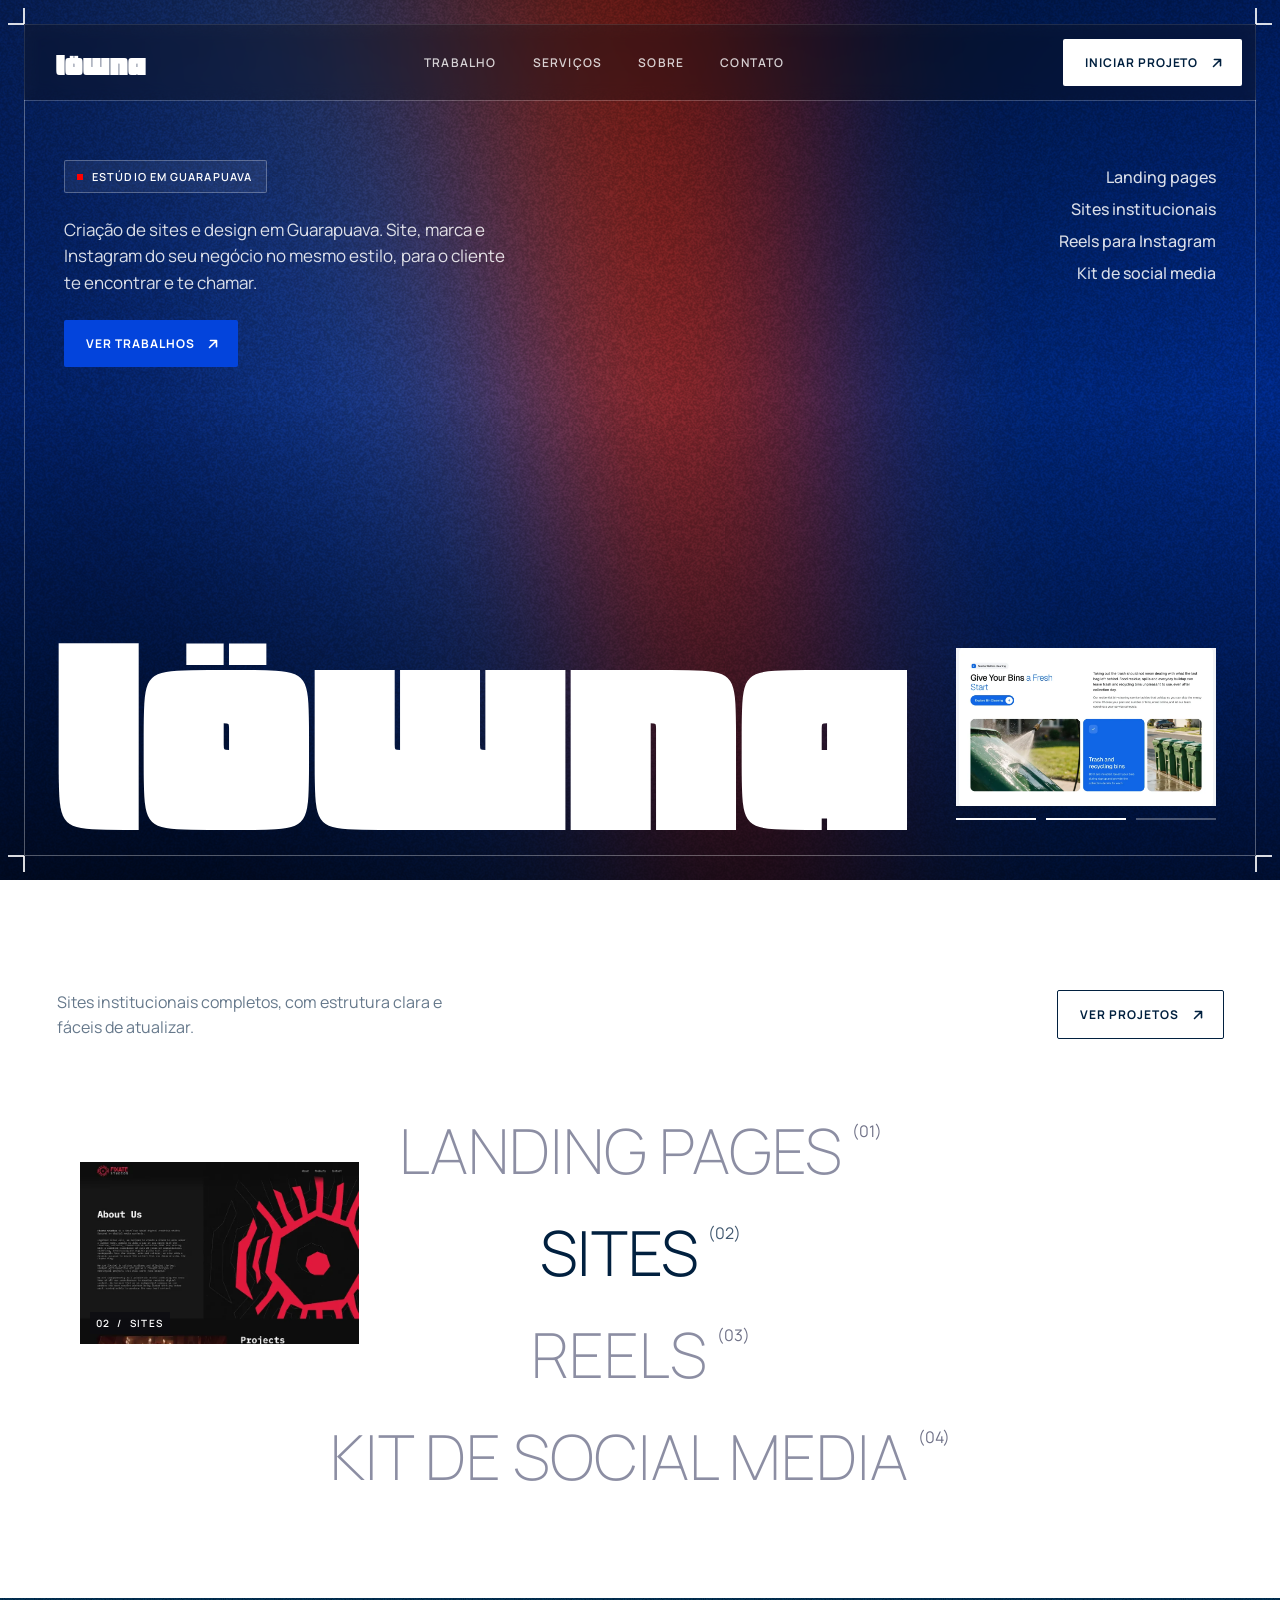
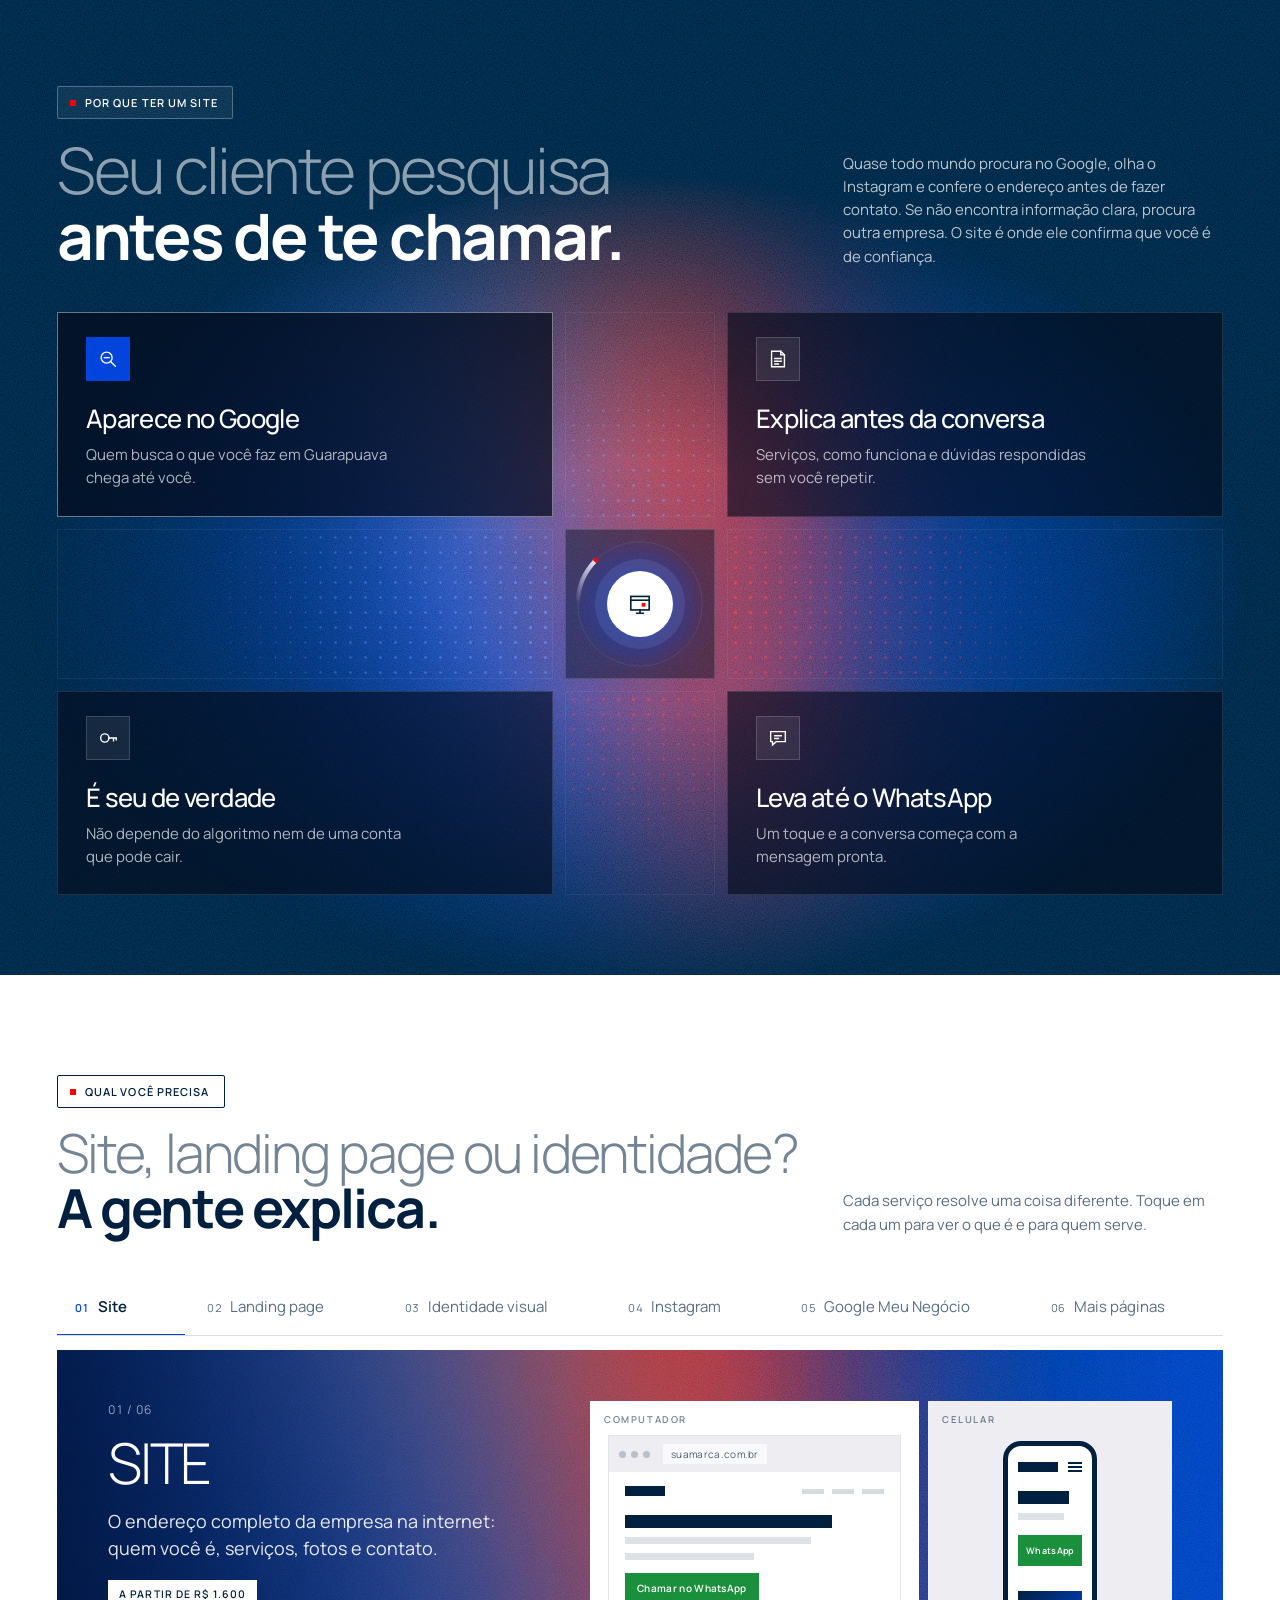
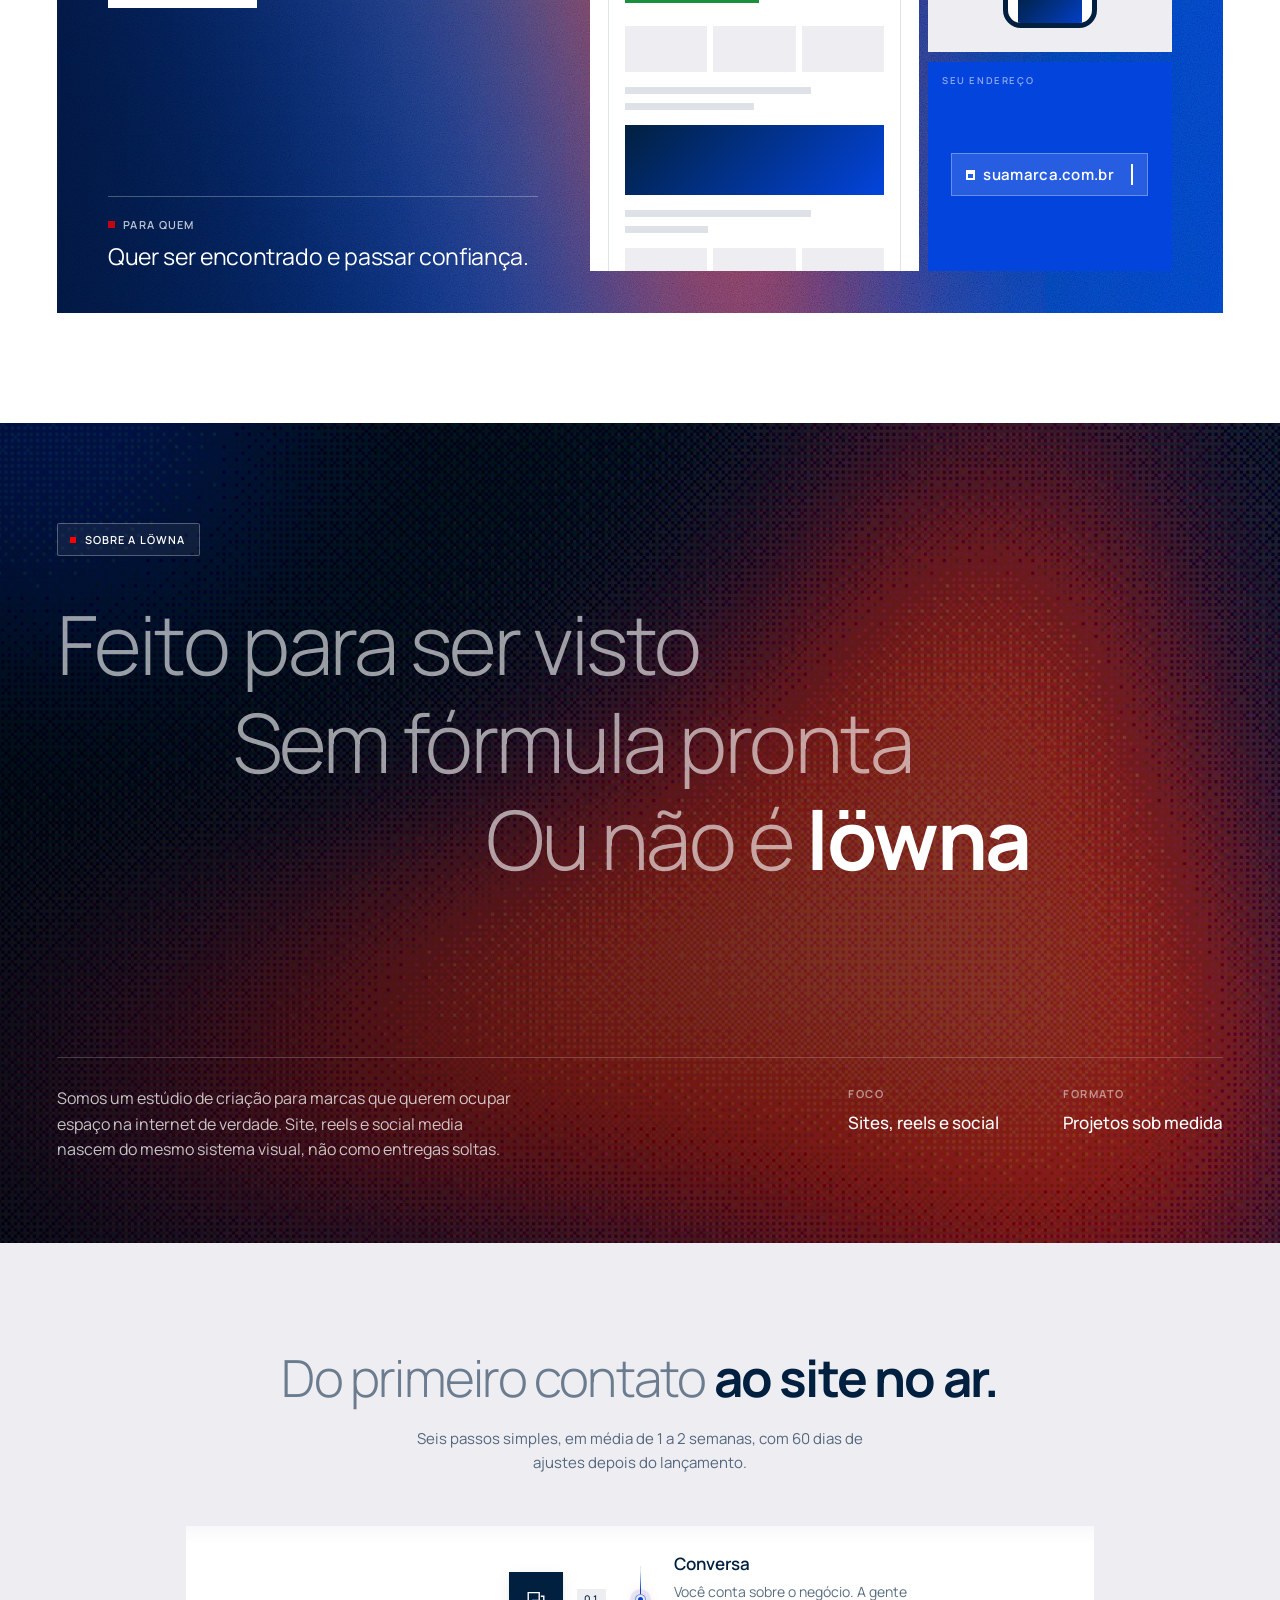
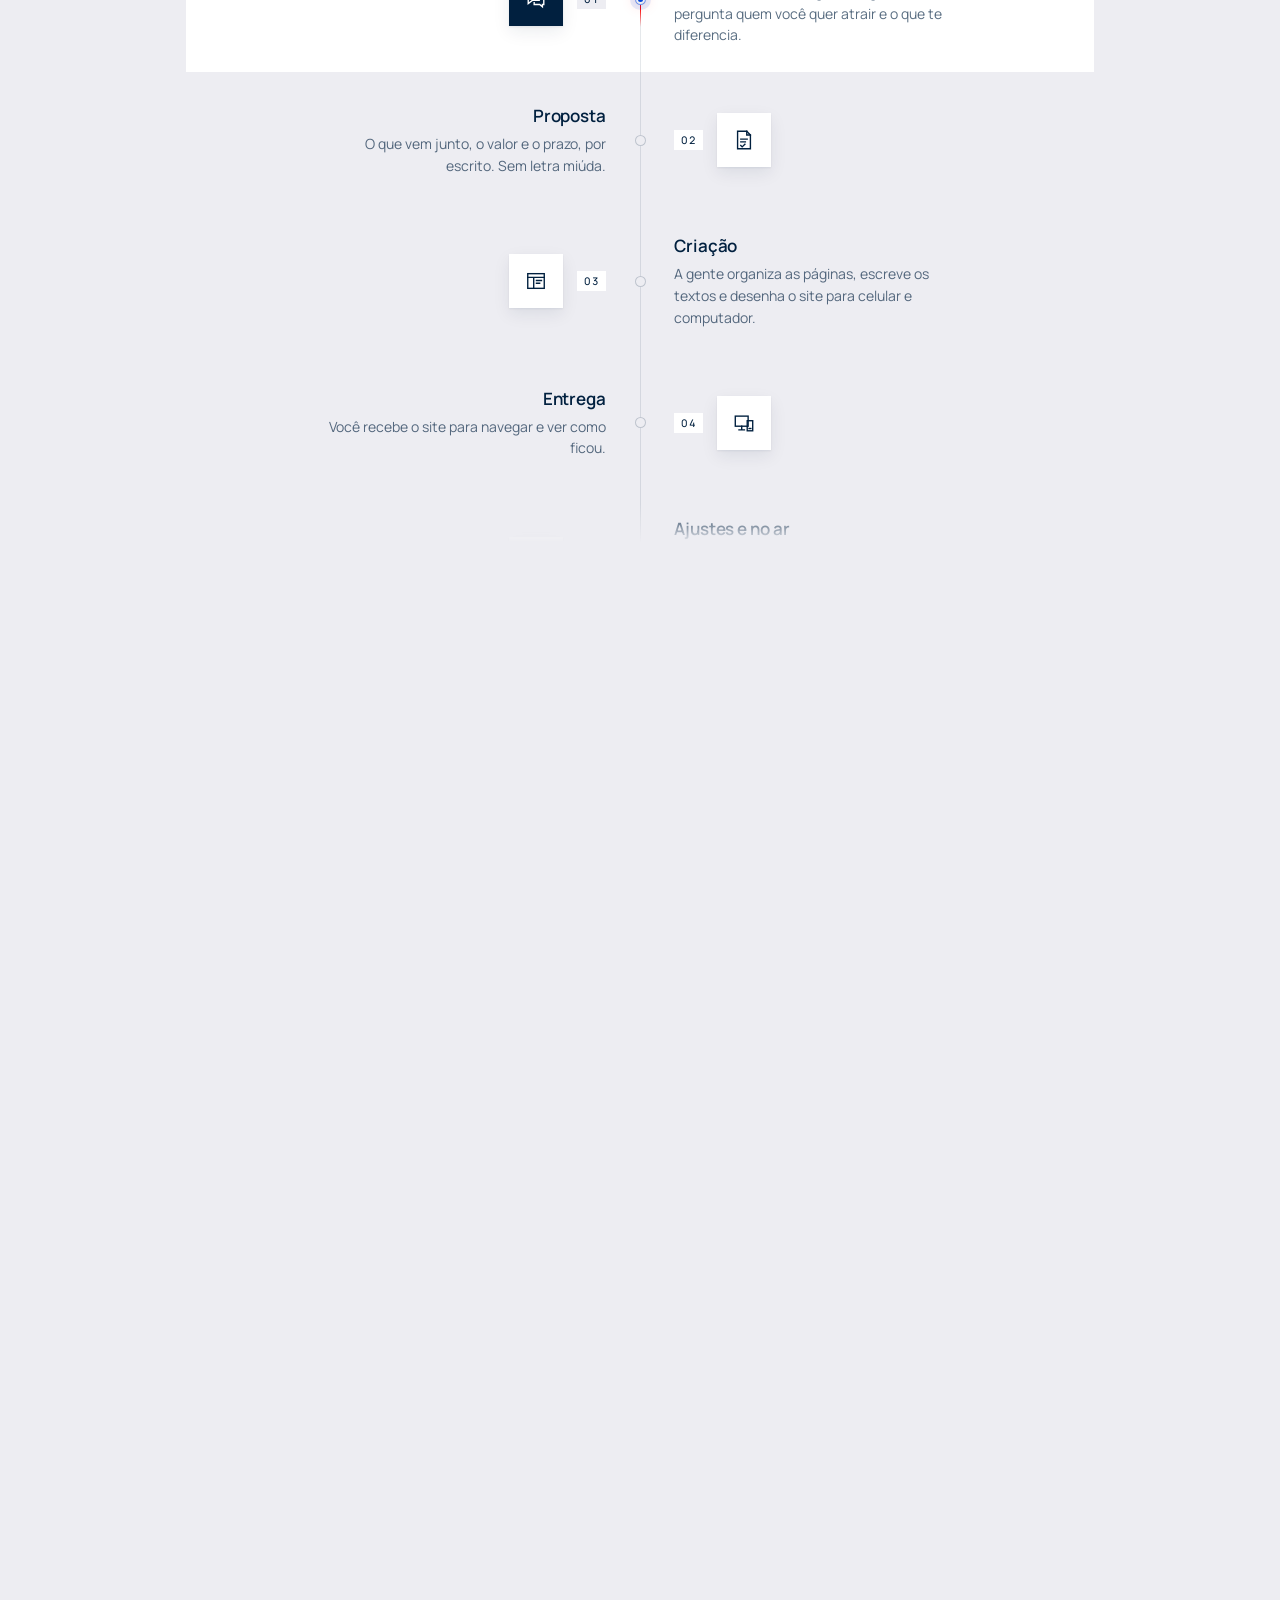
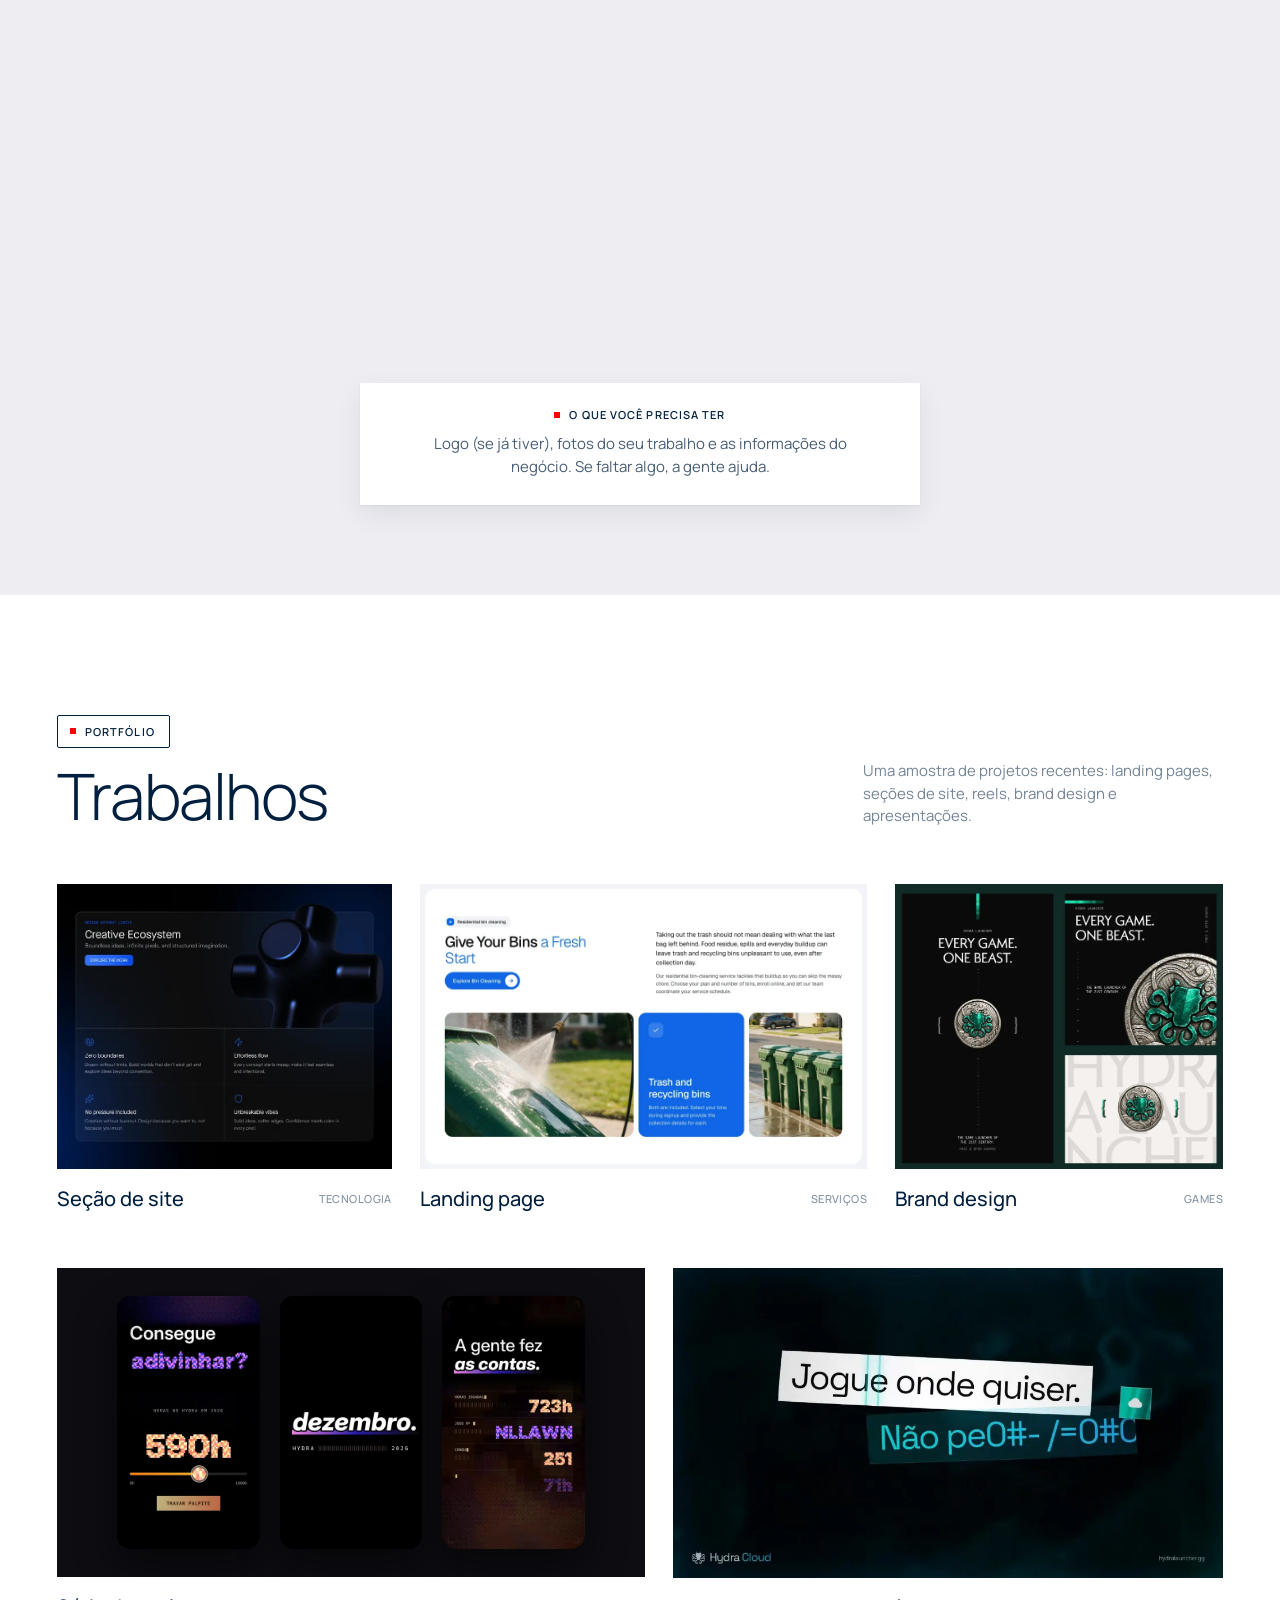
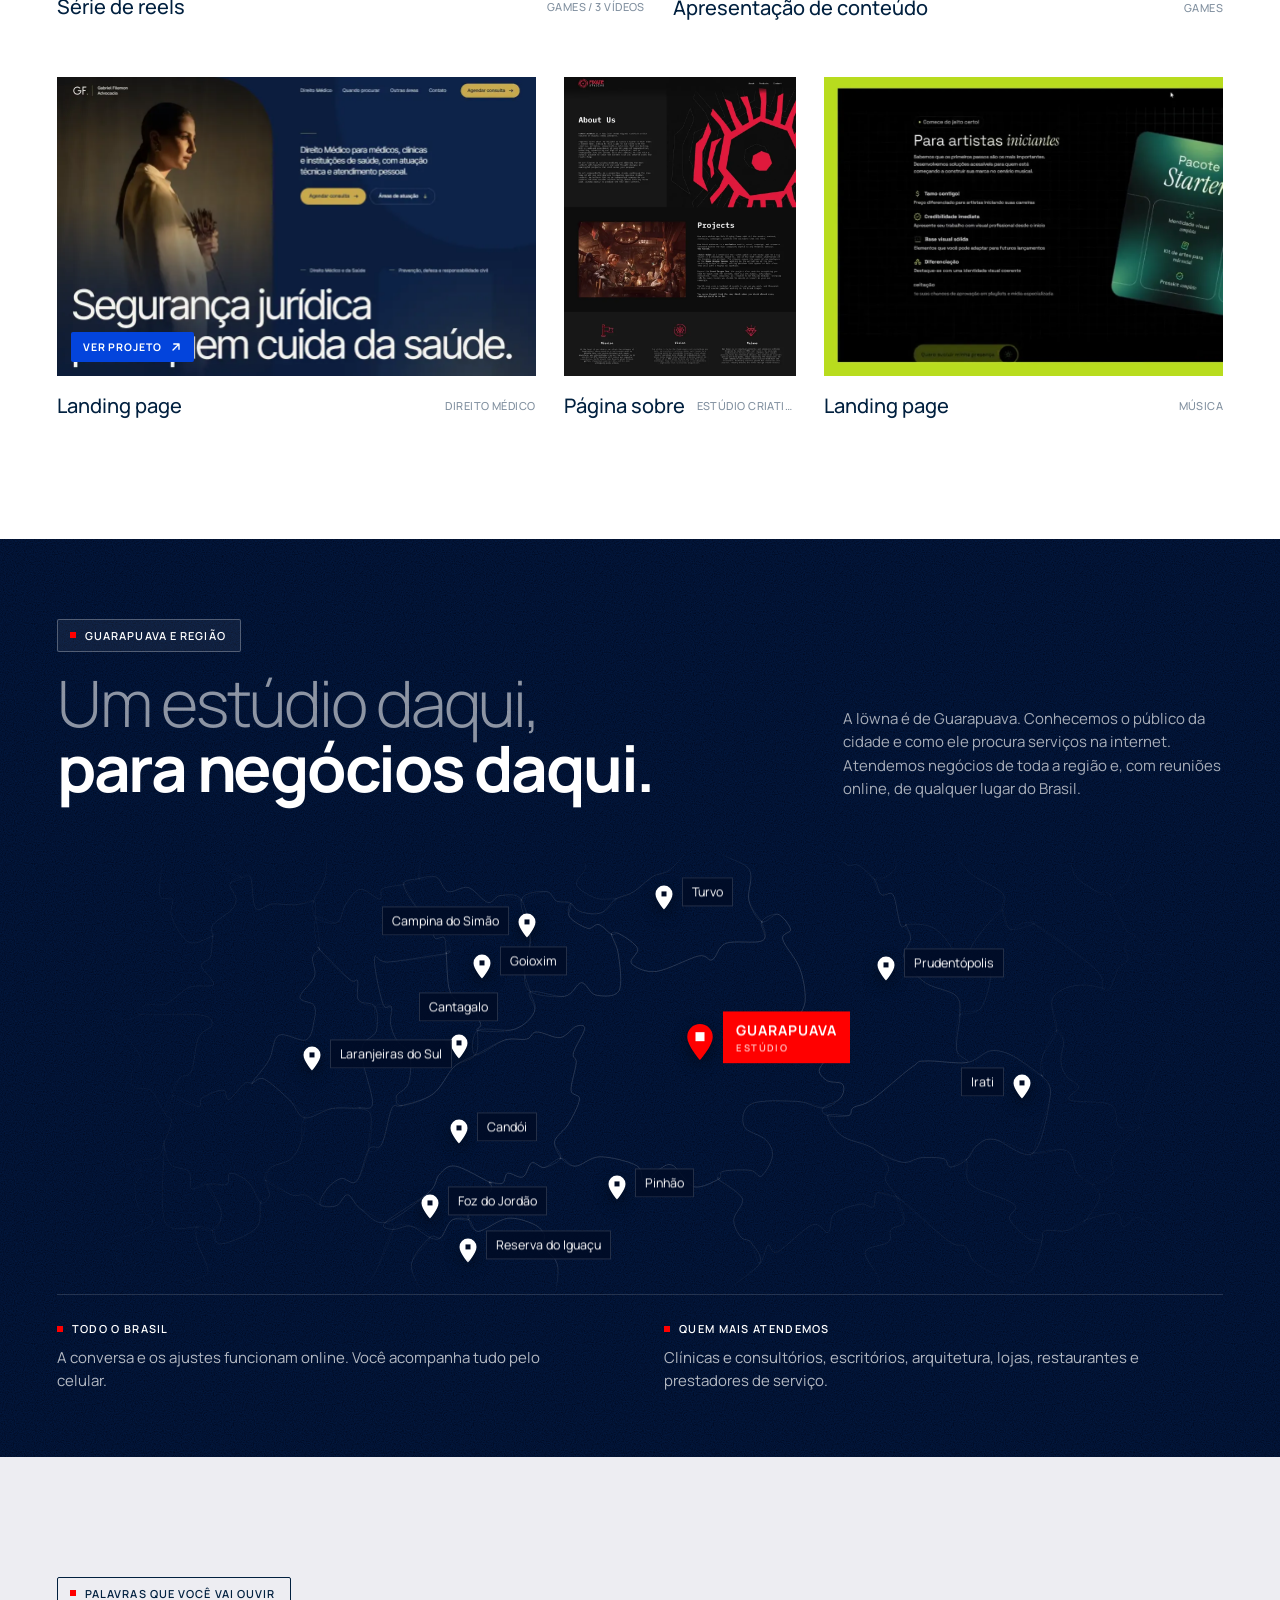
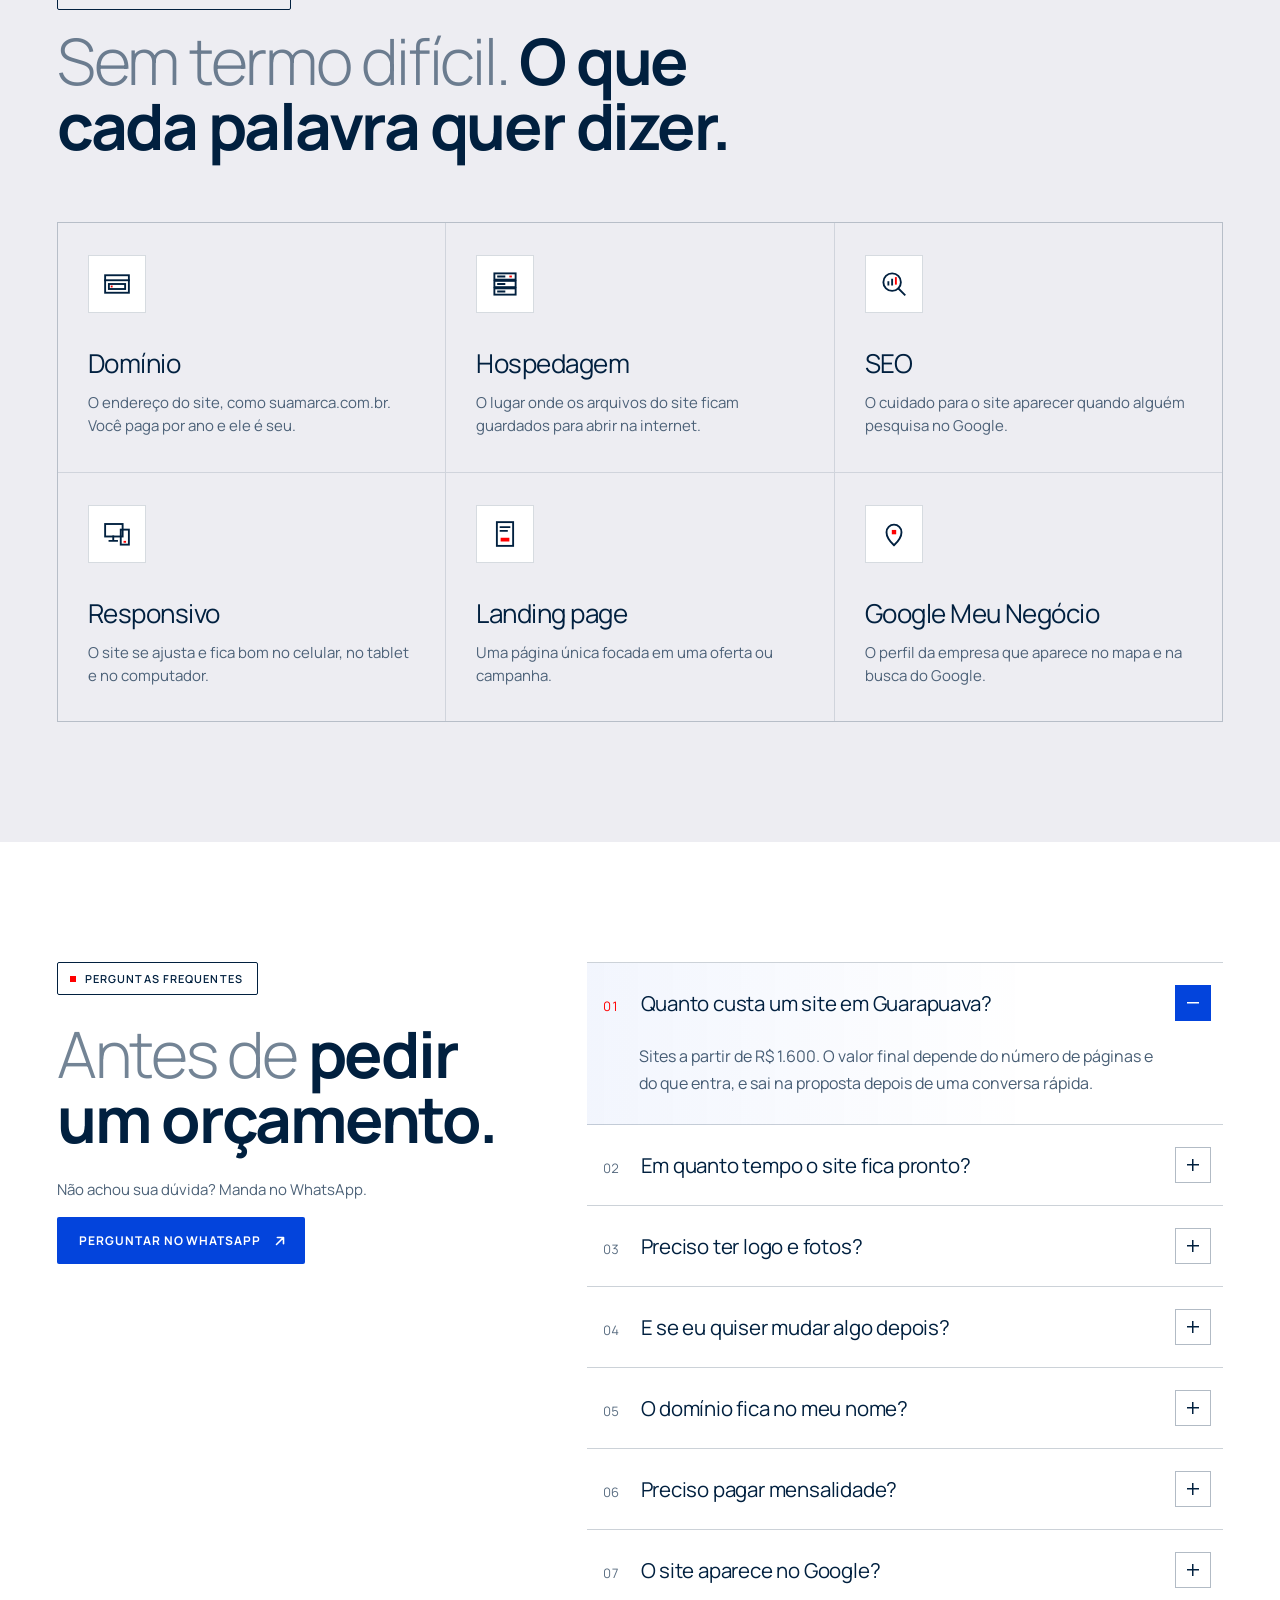
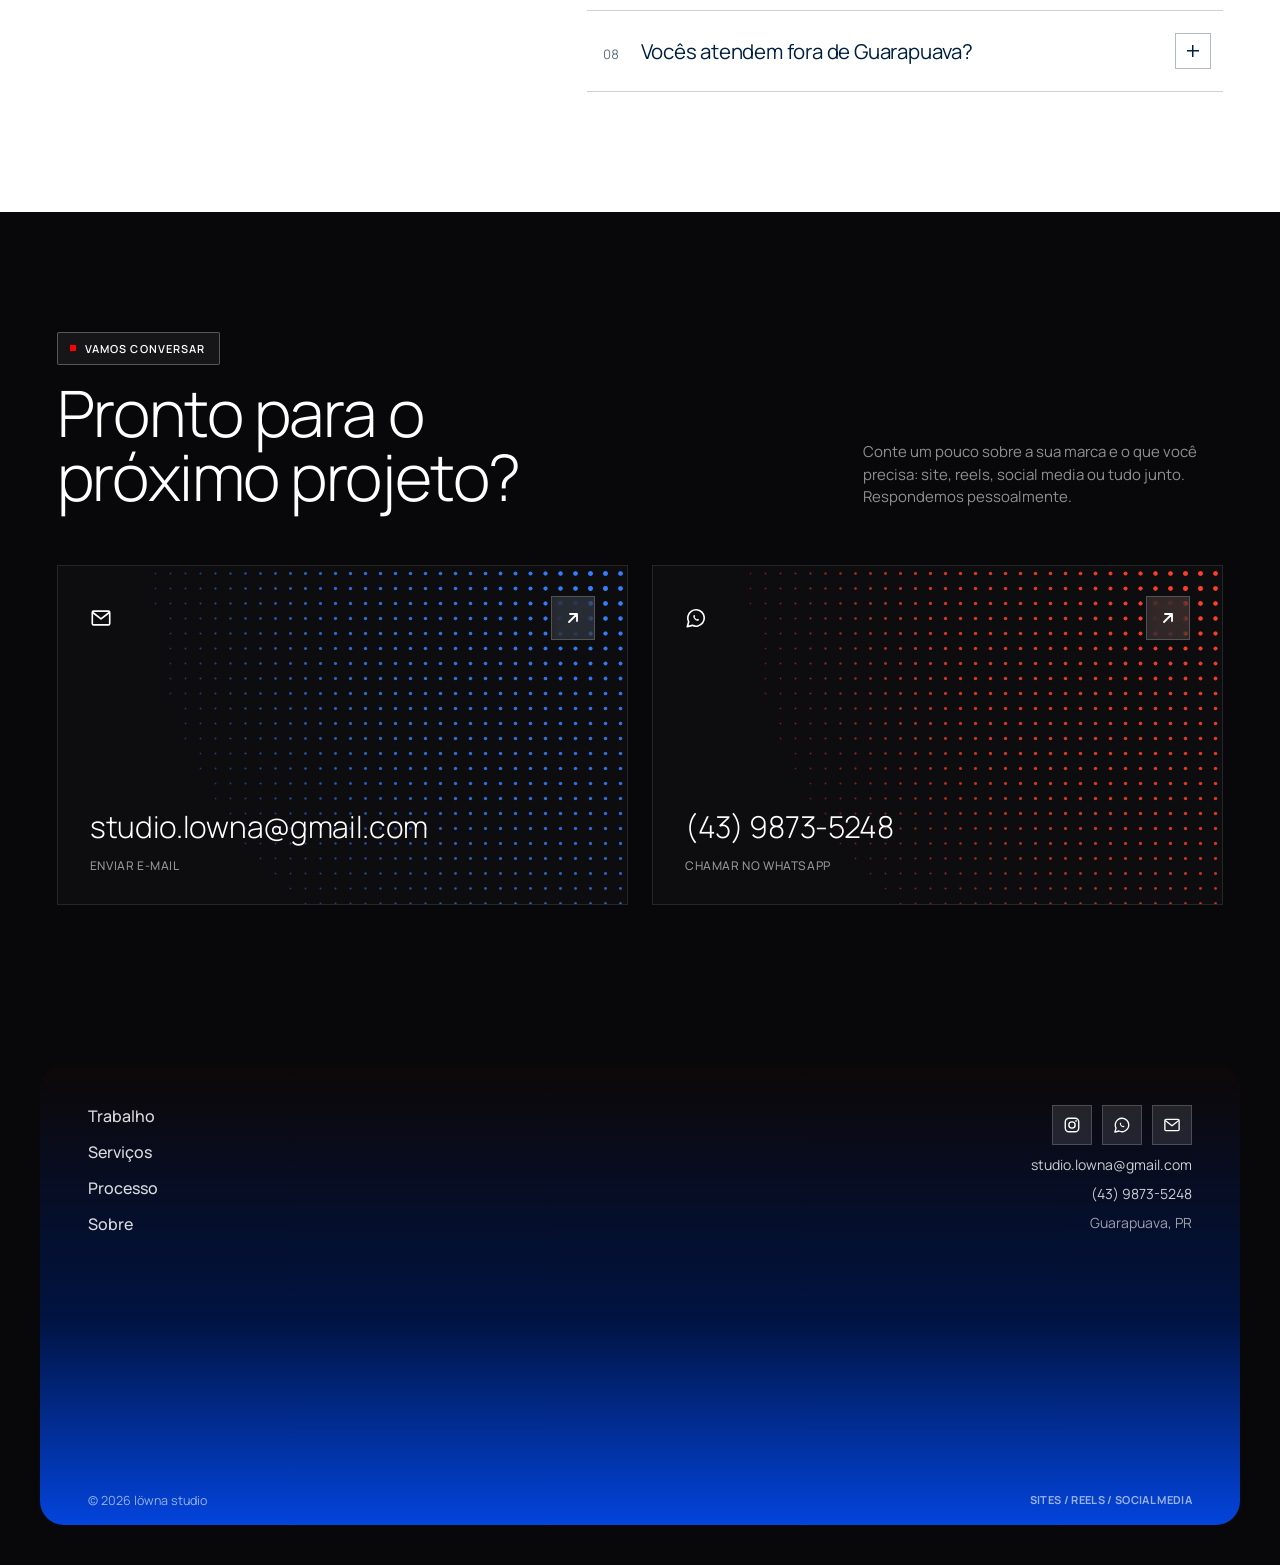
==== commit 577ad887: "Celular mais leve e passo a passo de um em um - Fundo do "Por que ter um site" vira imagem leve (sem" ====
--- a/index.html
+++ b/index.html
@@ -192,7 +192,7 @@
 
   <!-- ===================== POR QUE TER UM SITE (grade com centro) ===================== -->
   <section class="why" id="por-que" aria-labelledby="why-t">
-    <img class="why__tex" src="assets/grad2-hero.svg" alt="" aria-hidden="true" loading="lazy" decoding="async">
+    <img class="why__tex" src="assets/img/grad2-smooth.webp" alt="" aria-hidden="true" width="1200" height="1584" loading="lazy" decoding="async">
     <div class="sec-head">
       <div class="sec-head__title">
         <span class="chip chip--dark" data-reveal><i></i>POR QUE TER UM SITE</span>
@@ -255,7 +255,7 @@
         <button class="tabs__tab" role="tab" id="t-6" aria-controls="p-6" aria-selected="false" tabindex="-1"><span>06</span>Mais páginas<i></i></button>
       </div>
       <div class="stage">
-        <img class="stage__tex" src="assets/grad2-hero.svg" alt="" aria-hidden="true" loading="lazy" decoding="async">
+        <img class="stage__tex" src="assets/img/grad2-smooth.webp" alt="" aria-hidden="true" width="1200" height="1584" loading="lazy" decoding="async">
 
         <div class="stage__panel is-on" role="tabpanel" id="p-1" aria-labelledby="t-1">
           <div class="stage__cap">
@@ -638,6 +638,7 @@
         </ul>
         </div>
       </div>
+      <ul class="map__list" aria-hidden="true"><li>Guarapuava</li><li>Turvo</li><li>Campina do Simão</li><li>Goioxim</li><li>Prudentópolis</li><li>Irati</li><li>Cantagalo</li><li>Laranjeiras do Sul</li><li>Candói</li><li>Pinhão</li><li>Foz do Jordão</li><li>Reserva do Iguaçu</li></ul>
       <dl class="map__facts">
         <div><dt><i></i>TODO O BRASIL</dt><dd>A conversa e os ajustes funcionam online. Você acompanha tudo pelo celular.</dd></div>
         <div><dt><i></i>QUEM MAIS ATENDEMOS</dt><dd>Clínicas e consultórios, escritórios, arquitetura, lojas, restaurantes e prestadores de serviço.</dd></div>
@@ -689,7 +690,7 @@
         <h2 id="faq-t" data-reveal style="--d:.06s"><span>Antes de</span> <strong>pedir um orçamento.</strong></h2>
         <div class="faq__ask" data-reveal style="--d:.12s">
           <p>Não achou sua dúvida? Manda no WhatsApp.</p>
-          <a class="btn btn--blue" href="https://wa.me/554398735248?text=Ol%C3%A1!%20Vim%20pelo%20site%20da%20l%C3%B6wna%20e%20tenho%20uma%20d%C3%BAvida." target="_blank" rel="noopener"><span>PERGUNTAR NO WHATSAPP</span><span class="btn__icon"><img src="assets/arrow-white.svg" alt="" width="14" height="14"><img src="assets/arrow-white.svg" alt="" width="14" height="14"></span></a>
+          <a class="btn btn--blue" href="https://wa.me/554398735248?text=Ol%C3%A1!%20Vim%20pelo%20site%20da%20l%C3%B6wna%20e%20tenho%20uma%20d%C3%BAvida." target="_blank" rel="noopener noreferrer"><span>PERGUNTAR NO WHATSAPP</span><span class="btn__icon"><img src="assets/arrow-white.svg" alt="" width="14" height="14"><img src="assets/arrow-white.svg" alt="" width="14" height="14"></span></a>
         </div>
       </div>
       <div class="faq__list" data-reveal style="--d:.08s">
--- a/css/home.css
+++ b/css/home.css
@@ -23,8 +23,8 @@
 .why .sec-head__intro { opacity: .72; }
 .why .sec-head { margin-bottom: 44px; }
 .why__grid { position: relative; max-width: 1180px; margin: 0 auto; display: grid; grid-template-columns: minmax(0, 1fr) 150px minmax(0, 1fr); grid-template-rows: auto 150px auto; gap: 12px; }
-.why__card { position: relative; isolation: isolate; overflow: hidden; display: flex; flex-direction: column; gap: 10px; padding: 24px 28px 26px; background: rgba(8, 8, 10, .42); border: 1px solid rgba(255, 255, 255, .12); -webkit-backdrop-filter: blur(14px); backdrop-filter: blur(14px); cursor: default; transition: border-color .5s, background .5s; }
-.why__card.is-on { border-color: rgba(255, 255, 255, .42); background: rgba(8, 8, 10, .6); }
+.why__card { position: relative; isolation: isolate; overflow: hidden; display: flex; flex-direction: column; gap: 10px; padding: 24px 28px 26px; background: rgba(4, 10, 28, .62); border: 1px solid rgba(255, 255, 255, .12); cursor: default; transition: border-color .5s, background .5s; }
+.why__card.is-on { border-color: rgba(255, 255, 255, .42); background: rgba(4, 10, 28, .72); }
 .why__icon { width: 44px; height: 44px; display: grid; place-items: center; margin-bottom: 14px; background: rgba(255, 255, 255, .08); border: 1px solid rgba(255, 255, 255, .16); color: var(--shuttle-white); transition: background .45s, border-color .45s; }
 .why__icon svg { width: 22px; height: 22px; }
 .why__card.is-on .why__icon { background: var(--flight-blue); border-color: var(--flight-blue); }
@@ -47,7 +47,7 @@
 .tabs { max-width: 1360px; margin: 0 auto; }
 .tabs__bar { display: flex; gap: 4px; overflow-x: auto; scrollbar-width: none; border-bottom: 1px solid rgba(1, 32, 63, .14); }
 .tabs__bar::-webkit-scrollbar { display: none; }
-.tabs__tab { position: relative; flex: 1 0 auto; display: flex; align-items: baseline; gap: 8px; padding: 16px 18px 18px; border: 0; background: none; color: var(--space-blue); font: inherit; font-size: 15px; white-space: nowrap; cursor: pointer; opacity: .5; transition: opacity .3s; }
+.tabs__tab { position: relative; flex: 1 0 auto; display: flex; align-items: baseline; gap: 8px; padding: 16px 18px 18px; border: 0; background: none; color: var(--space-blue); font: inherit; font-size: 15px; white-space: nowrap; cursor: pointer; opacity: .65; transition: opacity .3s; }
 .tabs__tab span { font-size: 11px; letter-spacing: .5px; font-variant-numeric: tabular-nums; }
 .tabs__tab:hover { opacity: .85; }
 .tabs__tab.is-on { opacity: 1; font-weight: 600; }
@@ -298,7 +298,7 @@
 
 /* ---------- 4 · Guarapuava e região: mapa ---------- */
 .local { position: relative; overflow: hidden; isolation: isolate; padding: 80px var(--pad-x) 64px; background: #010c26; color: var(--shuttle-white); }
-.local::before { content: ""; position: absolute; inset: 0; z-index: -1; pointer-events: none; opacity: .5; mix-blend-mode: soft-light; background: url("data:image/svg+xml,%3Csvg xmlns=%27http://www.w3.org/2000/svg%27 width=%27240%27 height=%27240%27%3E%3Cfilter id=%27n%27%3E%3CfeTurbulence type=%27fractalNoise%27 baseFrequency=%27.9%27 numOctaves=%272%27 stitchTiles=%27stitch%27/%3E%3CfeColorMatrix values=%271 0 0 0 0 1 0 0 0 0 1 0 0 0 0 0 0 0 0 1%27/%3E%3C/filter%3E%3Crect width=%27100%25%27 height=%27100%25%27 filter=%27url(%23n)%27/%3E%3C/svg%3E"); }
+.local::before, .why::before, .stage::before { content: ""; position: absolute; inset: 0; z-index: -1; pointer-events: none; opacity: .5; mix-blend-mode: soft-light; background: url("data:image/svg+xml,%3Csvg xmlns=%27http://www.w3.org/2000/svg%27 width=%27240%27 height=%27240%27%3E%3Cfilter id=%27n%27%3E%3CfeTurbulence type=%27fractalNoise%27 baseFrequency=%27.9%27 numOctaves=%272%27 stitchTiles=%27stitch%27/%3E%3CfeColorMatrix values=%271 0 0 0 0 1 0 0 0 0 1 0 0 0 0 0 0 0 0 1%27/%3E%3C/filter%3E%3Crect width=%27100%25%27 height=%27100%25%27 filter=%27url(%23n)%27/%3E%3C/svg%3E"); }
 .local .sec-head { margin-bottom: 48px; }
 .map { margin: 0 calc(var(--pad-x) * -1); }
 .map__frame { position: relative; isolation: isolate; width: 88%; max-width: 1600px; margin: 0 auto; aspect-ratio: 2400 / 950; overflow: hidden; -webkit-mask-image: linear-gradient(to right, transparent, #000 13%, #000 87%, transparent), linear-gradient(to bottom, transparent, #000 8%, #000 92%, transparent); -webkit-mask-composite: source-in; mask-image: linear-gradient(to right, transparent, #000 13%, #000 87%, transparent), linear-gradient(to bottom, transparent, #000 8%, #000 92%, transparent); mask-composite: intersect; }
@@ -323,6 +323,9 @@
 /* os pinos caem em sequência quando o mapa aparece */
 .map__pin { opacity: 0; translate: 0 -14px; transition: opacity .5s calc(var(--i) * 70ms + .2s), translate .7s var(--ease-out) calc(var(--i) * 70ms + .2s); }
 .map.is-in .map__pin, html:not(.js) .map__pin { opacity: 1; translate: 0 0; }
+.map__list { display: none; flex-wrap: wrap; gap: 6px; list-style: none; padding: 0; margin: 4px var(--pad-x) 28px; }
+.map__list li { padding: 5px 9px; border: 1px solid rgba(255, 255, 255, .18); font-size: 12px; }
+.map__list li:first-child { background: var(--horizon-red); border-color: var(--horizon-red); font-weight: 600; }
 .map__facts { position: relative; z-index: 1; margin: 0 max(var(--pad-x), calc((100% - 1360px) / 2)) 0; display: grid; grid-template-columns: repeat(2, minmax(0, 1fr)); gap: 48px; padding-top: 26px; border-top: 1px solid rgba(255, 255, 255, .14); }
 .map__facts dt { display: flex; align-items: center; gap: 9px; font-weight: 600; font-size: 11px; letter-spacing: 1.3px; }
 .map__facts dt i { width: 6px; height: 6px; background: var(--horizon-red); }
@@ -357,7 +360,7 @@
 .faq__list details[open] { background: linear-gradient(90deg, rgba(3, 68, 220, .05), transparent 70%); }
 .faq__list summary { position: relative; display: flex; gap: 22px; align-items: baseline; padding: 26px 64px 26px 16px; cursor: pointer; list-style: none; font-size: clamp(18px, 1.6vw, 22px); letter-spacing: -.01em; }
 .faq__list summary::-webkit-details-marker { display: none; }
-.faq__list summary span { flex: none; font-size: 13px; opacity: .45; font-variant-numeric: tabular-nums; }
+.faq__list summary span { flex: none; font-size: 13px; opacity: .65; font-variant-numeric: tabular-nums; }
 .faq__list details[open] summary span { color: var(--horizon-red); opacity: 1; }
 .faq__list summary::after { content: ""; position: absolute; right: 12px; top: 50%; width: 36px; height: 36px; margin-top: -18px; border: 1px solid rgba(1, 32, 63, .3); background: linear-gradient(currentColor, currentColor) center / 12px 1.5px no-repeat, linear-gradient(currentColor, currentColor) center / 1.5px 12px no-repeat; transition: background-color .3s; }
 .faq__list details[open] summary::after { background: linear-gradient(#fff, #fff) center / 12px 1.5px no-repeat, var(--flight-blue); border-color: var(--flight-blue); }
@@ -399,14 +402,8 @@
   .tabs__tab { flex: none; padding: 14px 14px 16px; font-size: 14px; }
   .why, .local, .words, .faq { padding-block: 90px; }
   .how { padding-block: 90px; }
-  .how__pin { height: auto; }
-  .how__sticky { position: static; height: auto; display: block; padding-top: 0; overflow: visible; }
-  .how__view { overflow: visible; -webkit-mask-image: none; mask-image: none; }
-  .how__track { transform: none !important; }
-  .how__sticky .sec-head--center { margin-bottom: 40px; }
   .why__grid { grid-template-columns: minmax(0, 1fr); grid-template-rows: none; }
   .why__fill { display: none; }
-  .why__core { order: -1; height: 150px; }
   .why__card { padding: 24px; }
   .why__icon { margin-bottom: 16px; }
   .how__need { padding: 20px; }
@@ -416,9 +413,6 @@
   .how__dot { grid-column: 1; grid-row: 1; }
   .how__media, .how__step:nth-child(even) .how__media { grid-column: 2; grid-row: 1; justify-self: start; flex-direction: row; padding: 0; }
   .how__body, .how__step:nth-child(even) .how__body { grid-column: 2; grid-row: 2; justify-self: start; text-align: left; padding: 0; }
-  .map__frame { width: 100%; overflow-x: auto; overflow-y: hidden; aspect-ratio: auto; height: 400px; scrollbar-width: none; -webkit-mask-image: linear-gradient(to right, transparent, #000 10%, #000 90%, transparent), linear-gradient(to bottom, transparent, #000 10%, #000 90%, transparent); mask-image: linear-gradient(to right, transparent, #000 10%, #000 90%, transparent), linear-gradient(to bottom, transparent, #000 10%, #000 90%, transparent); }
-  .map__frame::-webkit-scrollbar { display: none; }
-  .map__stage { right: auto; width: 900px; height: 463px; aspect-ratio: auto; }
   .map__facts { grid-template-columns: minmax(0, 1fr); gap: 22px; }
   .words__grid { grid-template-columns: minmax(0, 1fr); }
   .faq__stats dd { font-size: 18px; }
@@ -431,3 +425,26 @@
 
   .map__pin { transition: none; opacity: 1; translate: 0 0; }
 }
+
+/* ---------- toque / telas menores: sem seção presa, sem efeitos pesados ---------- */
+@media (max-width: 1024px), (hover: none) {
+  .how { padding-top: 90px; }
+  .how__pin { height: auto; }
+  .how__sticky { position: static; height: auto; display: block; padding-top: 0; overflow: visible; }
+  .how__view { overflow: visible; -webkit-mask-image: none; mask-image: none; }
+  .how__track { transform: none !important; }
+  .how__sticky .sec-head--center { margin-bottom: 40px; }
+  .why::before, .stage::before, .local::before { display: none; }
+  .map__pin span { -webkit-backdrop-filter: none; backdrop-filter: none; background: rgba(1, 12, 38, .92); }
+  .how__step.is-on .how__icon { -webkit-backdrop-filter: none; backdrop-filter: none; }
+}
+@media (max-width: 760px) {
+  .why__core { display: none; }
+  .map__frame { width: 100%; aspect-ratio: 2400 / 1234; }
+  .map__pin span { display: none; }
+  .map__pin--home span { display: flex; padding: 5px 8px; font-size: 11px; }
+  .map__pin--home span small { display: none; }
+  .map__pin svg { width: 14px; height: 18px; }
+  .map__pin--home svg { width: 22px; height: 28px; }
+  .map__list { display: flex; }
+}
